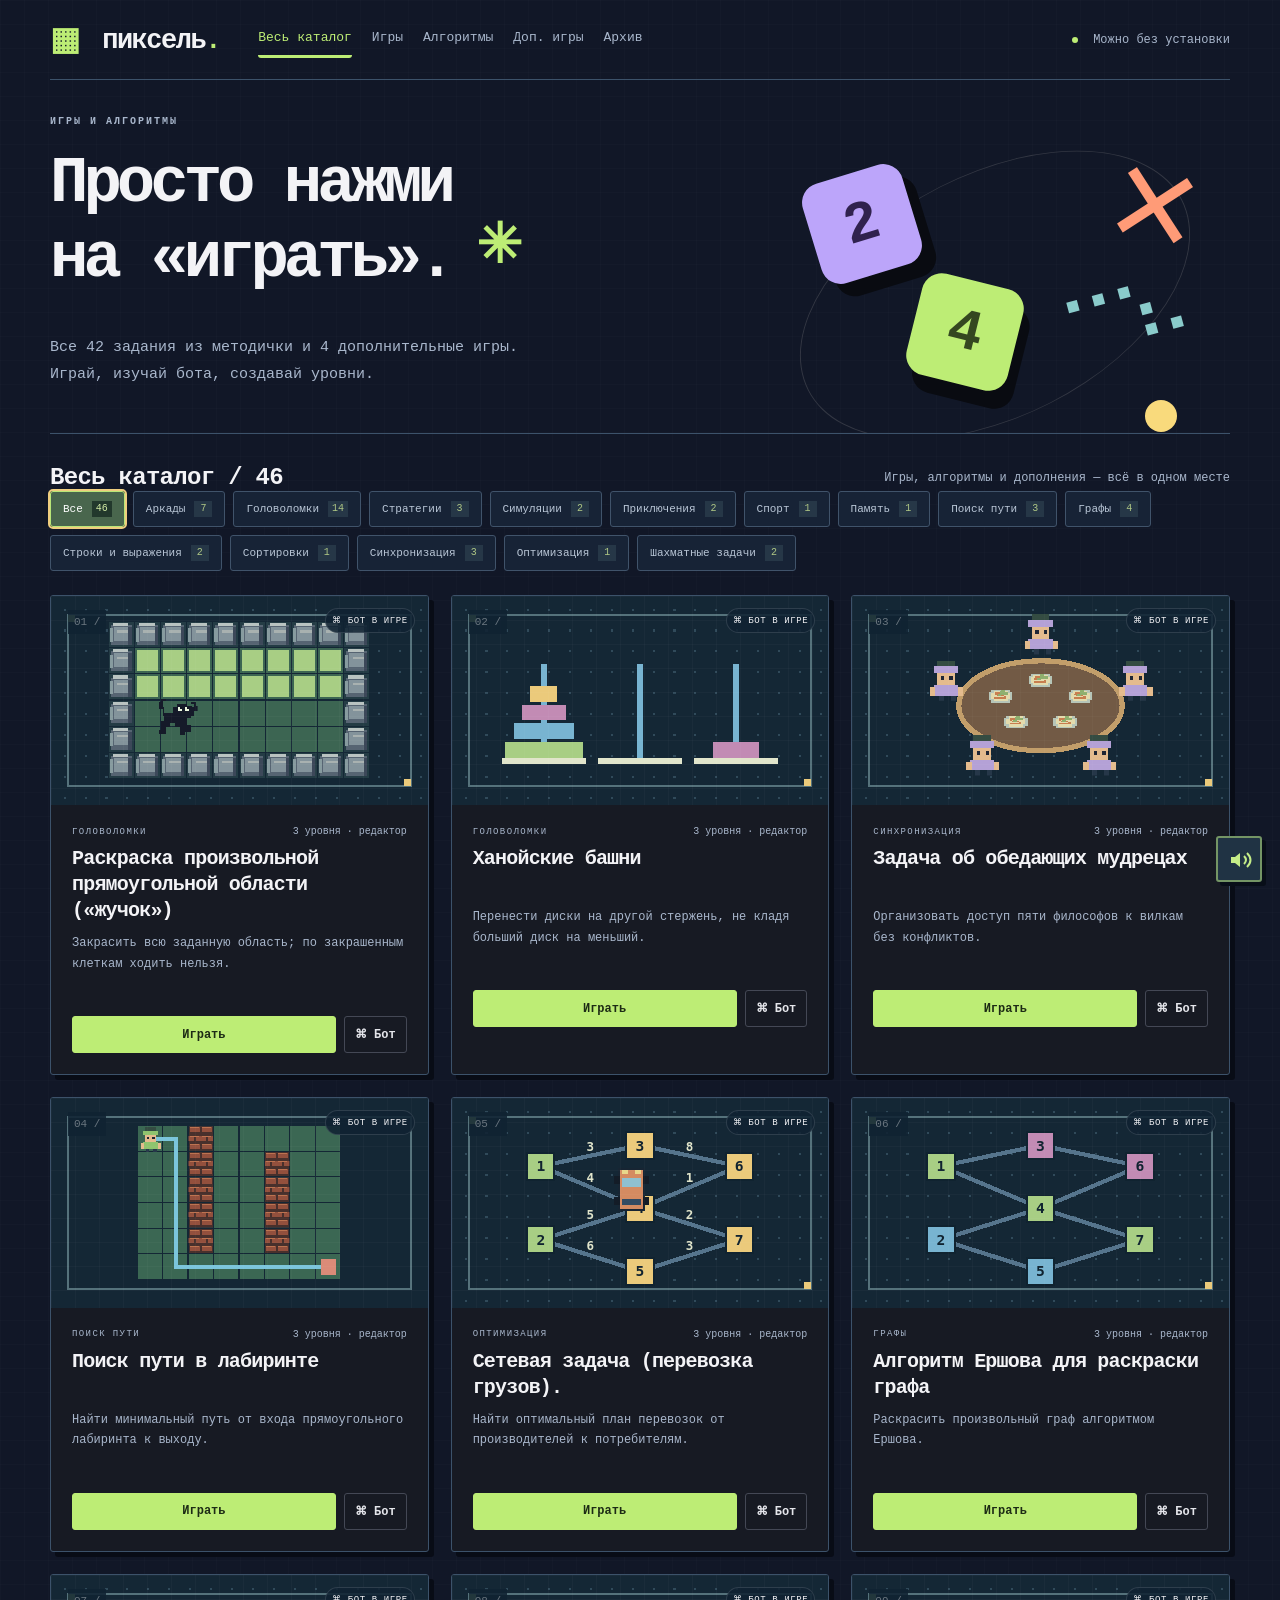
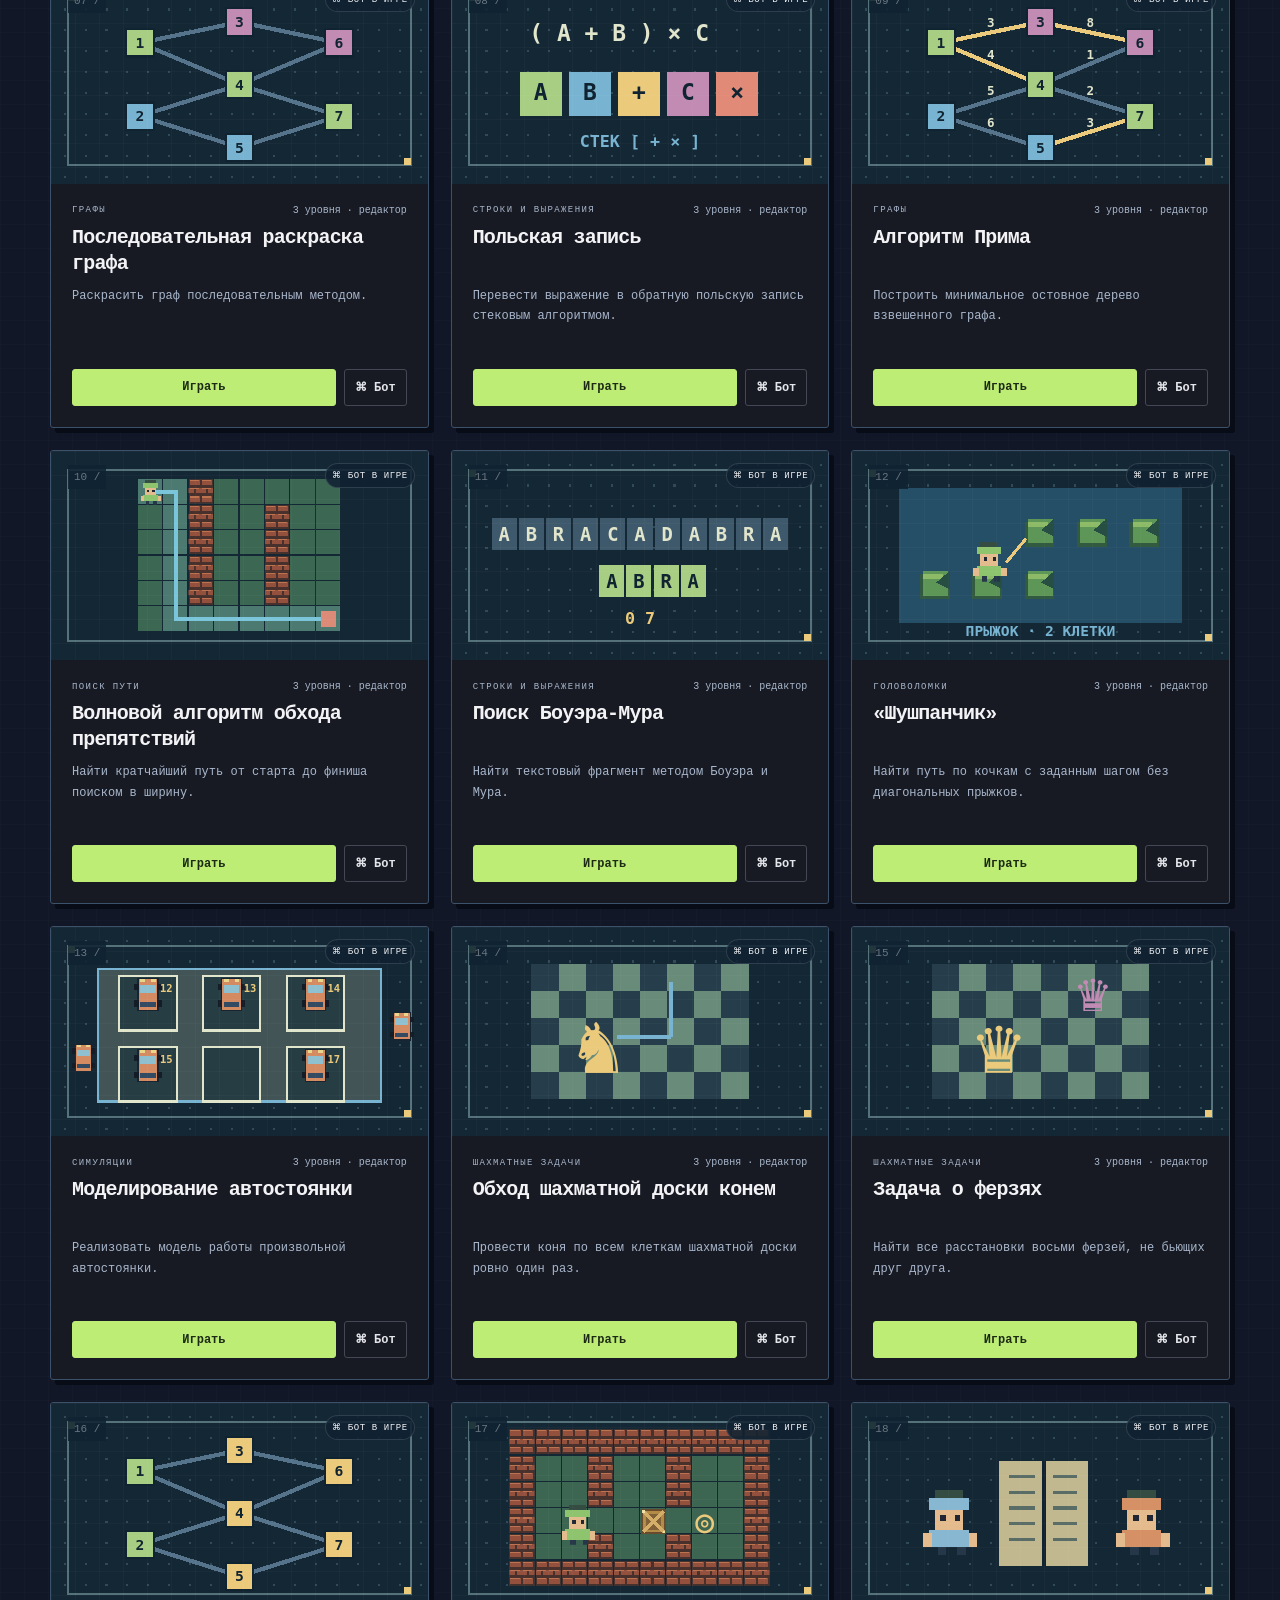
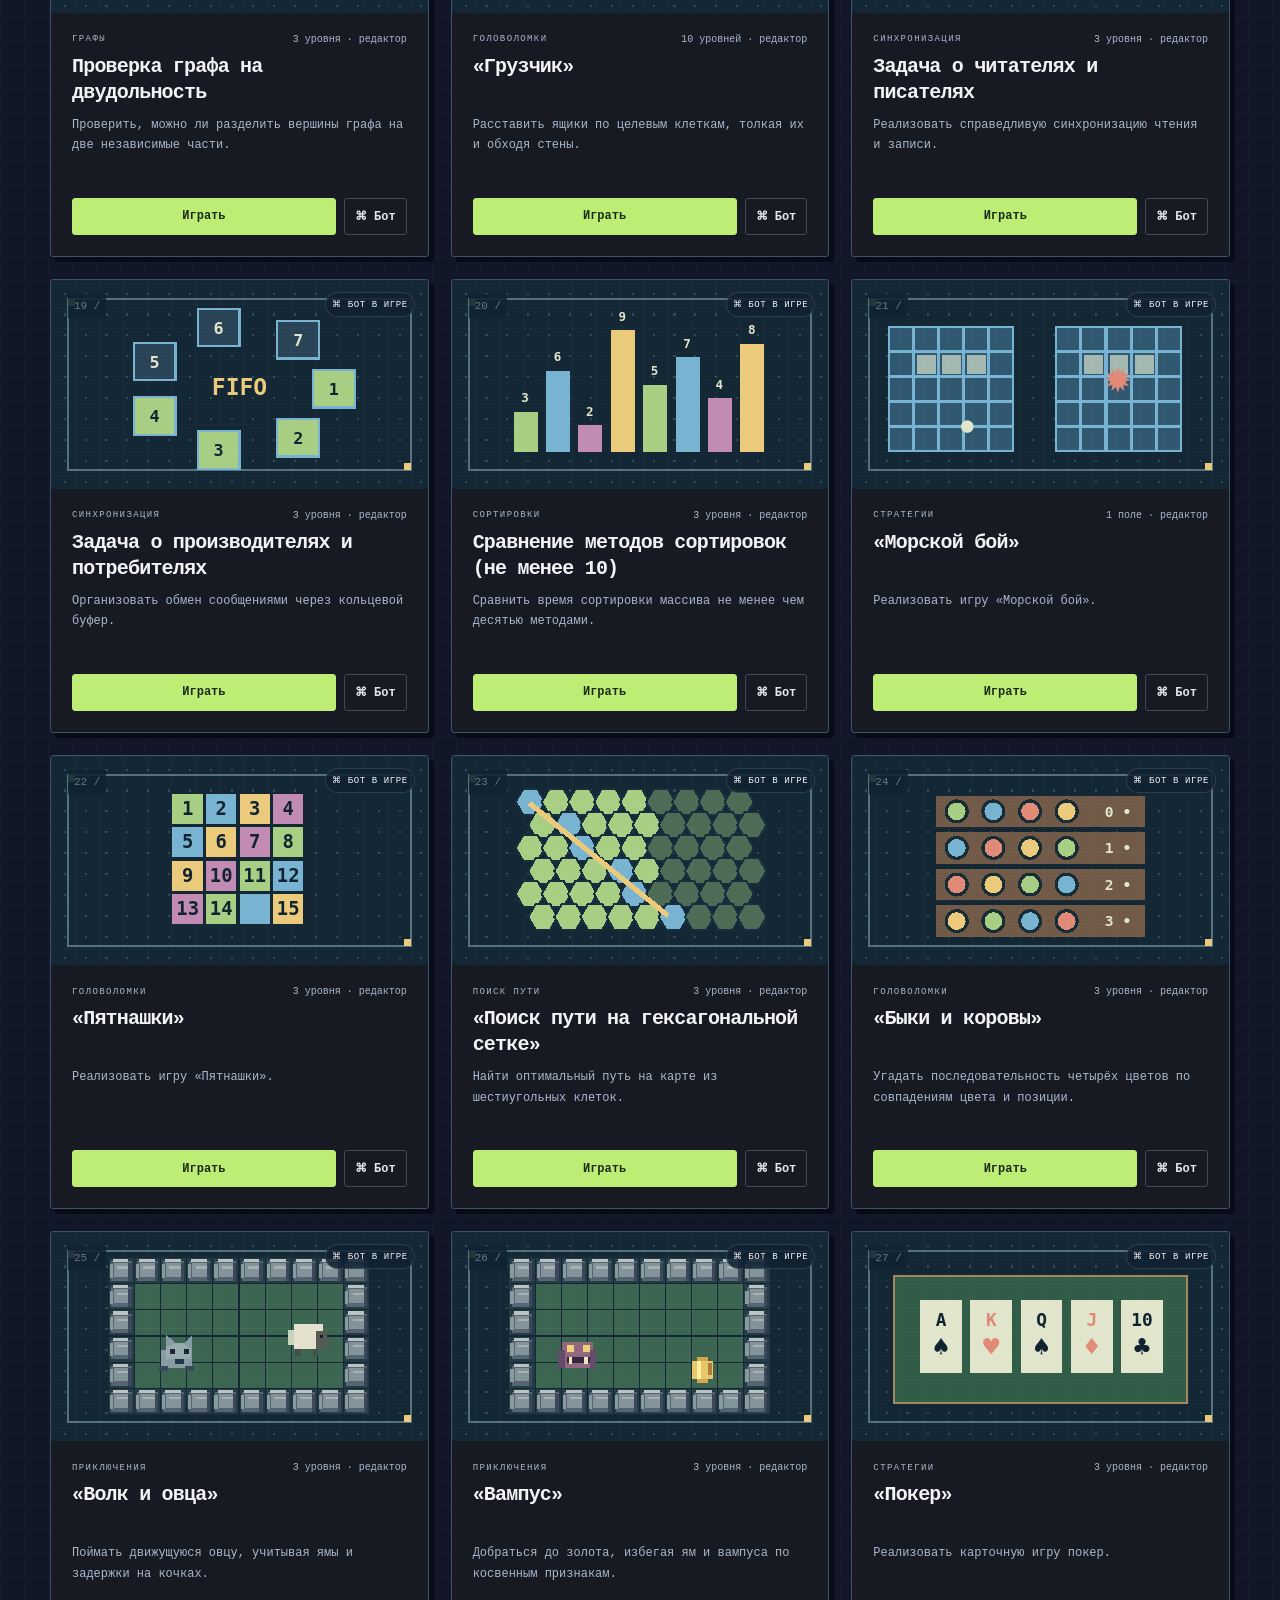
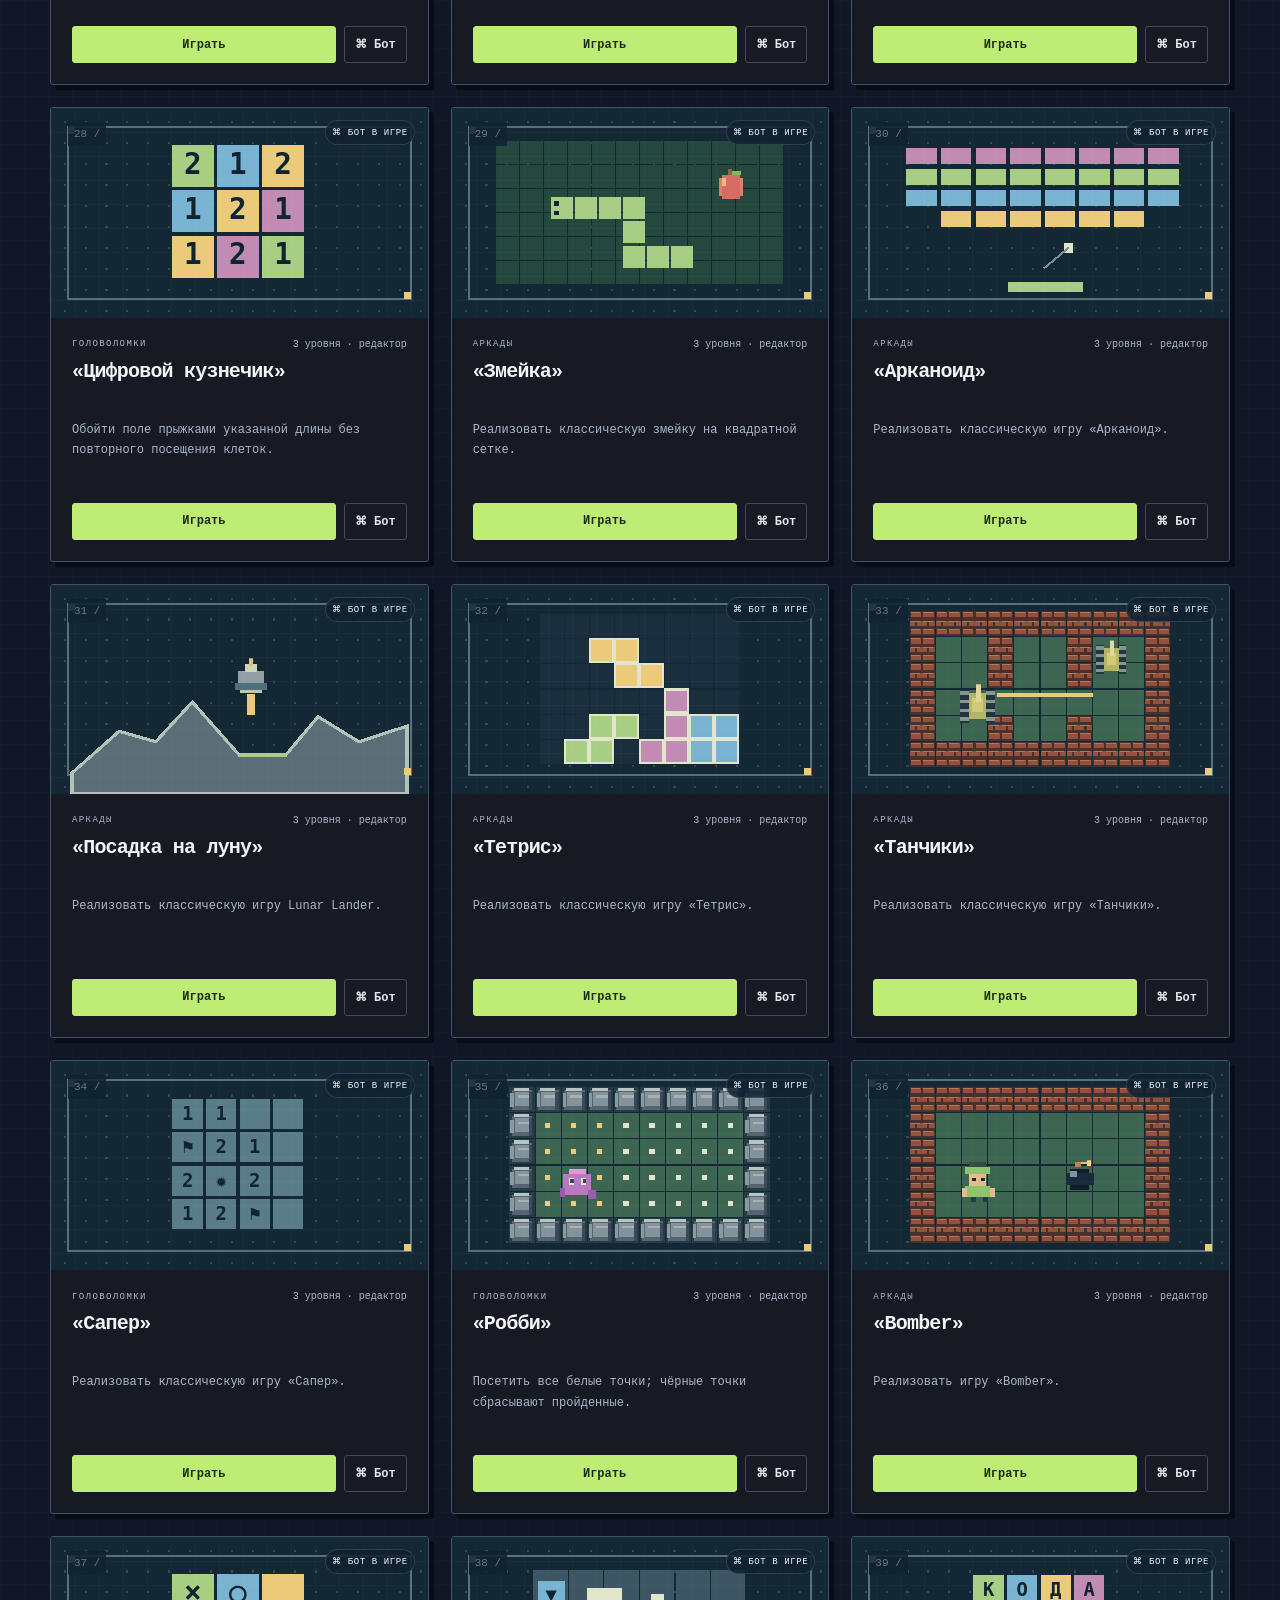
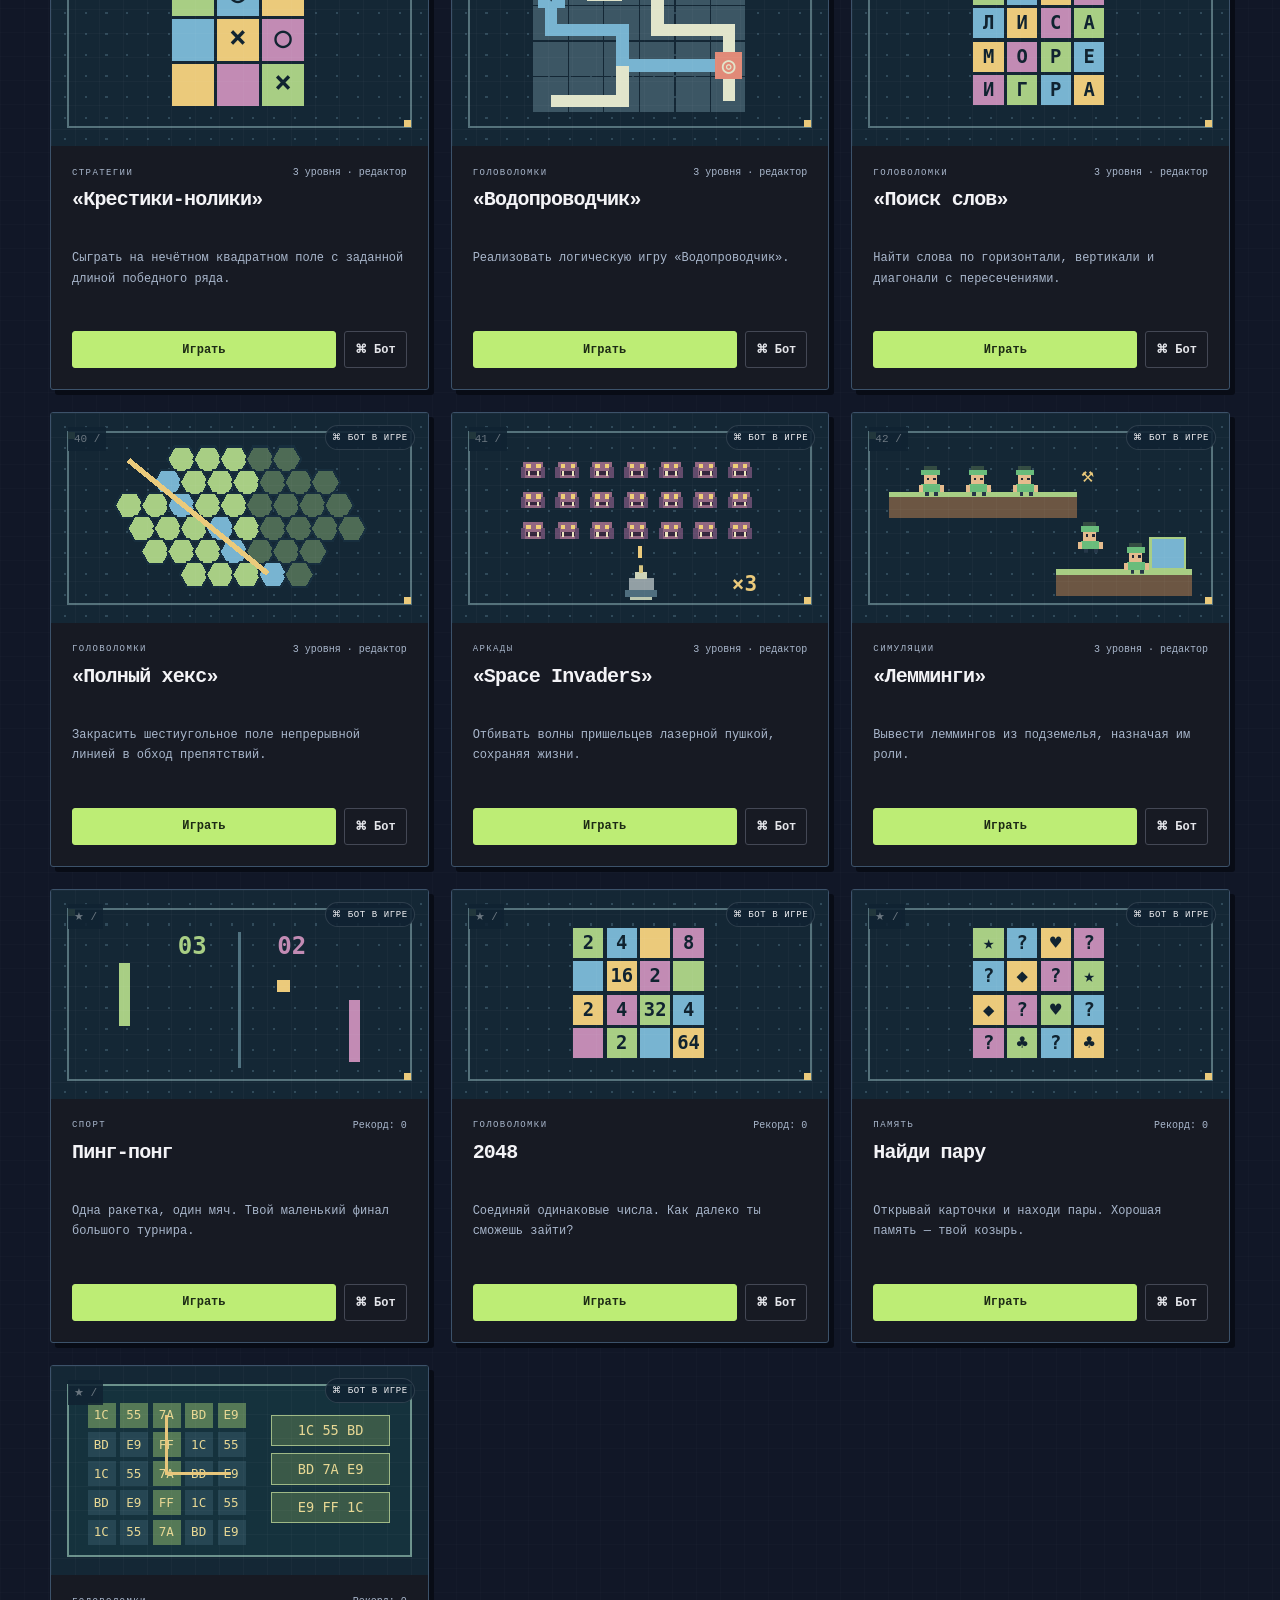
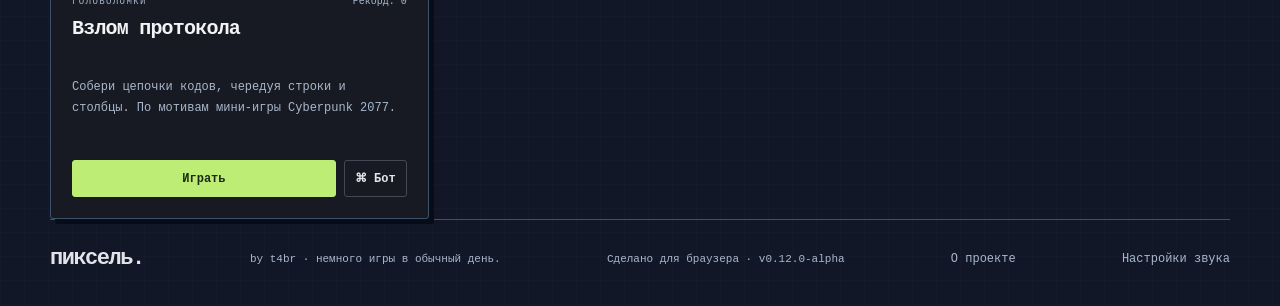
==== index.html @ 46d0c049 "0.12.0-alpha: calm continuous ambient, smooth theme changes and six dedicated retro soundtracks" ====
<!doctype html>
<html lang="ru"><head><meta charset="utf-8"><meta name="viewport" content="width=device-width,initial-scale=1"><meta name="theme-color" content="#11131b"><meta name="description" content="Игры и алгоритмические задачи: играй, наблюдай за ботом, создавай уровни."><title>Пиксель — игры и алгоритмы</title><style data-source="style.css">
500;600;700;800&display=swap');
:root{color-scheme:dark;--bg:#11131b;--panel:#1b1e28;--muted:#9498ab;--lime:#d1fa71;--border:#30333f}*{box-sizing:border-box}html{scroll-behavior:smooth}body{margin:0;background:var(--bg);color:#f3f3f6;font:15px Manrope,system-ui,sans-serif}button,a,select{-webkit-tap-highlight-color:transparent}button,select{font:inherit}button,a{touch-action:manipulation}button{cursor:pointer}a{color:inherit;text-decoration:none}button:focus-visible,a:focus-visible,select:focus-visible{outline:3px solid var(--lime);outline-offset:4px}header,main,footer{max-width:1240px;margin:auto}header{height:104px;display:flex;align-items:center;gap:72px;border-bottom:1px solid var(--border)}.logo{font-size:27px;font-weight:800;letter-spacing:-1.5px;white-space:nowrap}.logo-mark{color:var(--lime);font-size:32px;vertical-align:-2px;margin-right:9px}.logo-dot{color:var(--lime)}nav{display:flex;gap:32px;align-items:center;font-size:14px}nav .active{color:var(--lime)}.text-button{border:0;background:none;color:var(--muted);padding:0}.header-note{margin-left:auto;color:var(--muted);font-size:12px}.header-note i{display:inline-block;width:6px;height:6px;background:var(--lime);border-radius:50%;margin-right:8px}.hero{padding:65px 0 48px;position:relative;overflow:hidden}.eyebrow{font-size:10px;letter-spacing:2px;font-weight:800;color:var(--muted)}h1{font-size:clamp(52px,6.6vw,88px);letter-spacing:-5px;line-height:1.08;font-weight:800;margin:23px 0 25px;position:relative;z-index:1}h1>span:first-child{color:var(--lime)}.spark{display:inline-block;color:var(--lime);font-size:55px;margin-left:25px;vertical-align:13px}.hero-bottom{display:flex;align-items:center;gap:65px}.hero p{color:var(--muted);line-height:1.8}.round-link{width:45px;height:45px;border:1px solid var(--border);border-radius:50%;display:grid;place-items:center;font-size:24px}.hero-art{position:absolute;width:450px;height:350px;right:10px;top:40px}.orbit{position:absolute;inset:15px;border:1px solid #333743;border-radius:50%;transform:rotate(-27deg) scaleY(.76)}.art-tile{position:absolute;width:104px;height:104px;display:grid;place-items:center;border-radius:20px;font-size:58px;font-weight:800;box-shadow:10px 16px 0 #090b11}.tile-one{background:#bca5fa;color:#30224e;left:40px;top:52px;transform:rotate(-17deg)}.tile-two{background:var(--lime);color:#344720;left:143px;top:160px;transform:rotate(14deg)}.art-cross{position:absolute;right:22px;top:20px;font-size:150px;color:#ff9b77;line-height:1;transform:rotate(12deg)}.art-ball{position:absolute;width:32px;height:32px;background:#f9da7c;border-radius:50%;bottom:38px;right:43px}.art-label{position:absolute;font:10px monospace;letter-spacing:2px;color:var(--muted);bottom:0;left:100px}.pixel-snake{position:absolute;right:33px;top:165px;font:bold 44px/21px monospace;color:#8acbcb;transform:rotate(-15deg)}.section-heading{display:flex;align-items:center;justify-content:space-between;border-top:1px solid var(--border);padding-top:30px}h2{font-size:24px;letter-spacing:-.7px;margin:0}.section-heading h2 span{color:#707586;font-size:15px;font-weight:500;margin-left:12px}.section-note{font-size:12px;color:var(--muted)}.filters{display:flex;gap:9px;margin:25px 0 26px;flex-wrap:wrap}.filters button{border:1px solid var(--border);background:none;border-radius:25px;padding:10px 19px;color:var(--muted);font-size:12px}.filters button.selected{background:var(--lime);color:#1b2815;border-color:var(--lime);font-weight:800}.cards{display:grid;grid-template-columns:repeat(3,1fr);gap:22px}.card{border:1px solid var(--border);border-radius:16px;background:#171a23;overflow:hidden;transition:transform .2s,border-color .2s}.card:hover{transform:translateY(-4px);border-color:#5d645d}.card-art{height:190px;position:relative;overflow:hidden;display:grid;place-items:center}.card-art::before{content:'';position:absolute;inset:0;background-image:linear-gradient(#ffffff06 1px,transparent 1px),linear-gradient(90deg,#ffffff06 1px,transparent 1px);background-size:24px 24px}.art-snake{background:#223c36}.art-pong{background:#2d2a46}.art-tic{background:#443329}.art-2048{background:#3b354b}.art-memory{background:#233a47}.number{position:absolute;left:17px;top:14px;font:11px monospace;color:#ffffff60}.bot-badge{position:absolute;right:13px;top:12px;font-size:9px;letter-spacing:.6px;background:#11131b66;border:1px solid #ffffff20;border-radius:20px;padding:5px 8px}.preview{position:relative;font-family:monospace;font-weight:bold;white-space:pre;text-align:center}.snake-preview{color:var(--lime);font-size:40px;line-height:26px;text-shadow:0 0 25px #b7e77030}.pong-preview{width:190px;height:104px;border-left:8px solid #c4b2fa;border-right:8px solid #c4b2fa}.pong-preview:before{content:'';position:absolute;height:150px;border-left:2px dashed #ffffff20;left:50%;top:-23px}.pong-preview:after{content:'';position:absolute;width:15px;height:15px;background:#e2d9ff;left:67%;top:25%;box-shadow:-16px 8px 0 #e2d9ff20,-30px 15px 0 #e2d9ff0a}.tic-preview{font-size:52px;line-height:52px;color:#ffac82;letter-spacing:12px}.grid-preview{display:grid;grid-template-columns:repeat(3,47px);gap:5px;transform:rotate(-9deg)}.grid-preview span{background:#d6b8ed;color:#463450;border-radius:7px;height:47px;display:grid;place-items:center;font-size:21px}.grid-preview span:nth-child(3n){background:#edc877}.memory-preview{display:grid;grid-template-columns:repeat(4,36px);gap:7px;transform:rotate(10deg)}.memory-preview span{background:#3c596d;border:1px solid #6a8b9f55;border-radius:6px;height:48px;display:grid;place-items:center;font-size:24px;color:#b9deec}.memory-preview span:nth-child(3n){background:#afd6dd;color:#264554}.card-body{padding:21px}.card-meta{display:flex;justify-content:space-between;align-items:center}.genre{font-size:9px;letter-spacing:1.4px;text-transform:uppercase;color:var(--muted)}.record{font-size:10px;color:var(--muted)}.card h3{font-size:23px;letter-spacing:-.8px;margin:9px 0}.card p{font-size:12px;line-height:1.7;color:var(--muted);min-height:40px;margin:0 0 22px}.card-buttons{display:flex;gap:8px}.card-buttons button{border-radius:8px;padding:10px 13px;font-size:12px;font-weight:700}.primary{background:var(--lime);color:#1d2b15;border:1px solid var(--lime);border-radius:9px;padding:11px 19px;font-weight:800}.card-buttons .primary{flex:1}.secondary{background:transparent;color:#e4e5ea;border:1px solid #444855;border-radius:9px;padding:11px 16px}.bot-banner{display:flex;gap:25px;align-items:center;border:1px solid var(--border);border-radius:15px;padding:30px;margin:42px 0 52px;background:#1a1d25}.bot-icon{font-size:42px;color:var(--lime);background:#262d25;border-radius:13px;width:73px;height:73px;display:grid;place-items:center}.bot-banner .eyebrow{color:var(--lime);font-size:9px}.bot-banner h2{font-size:21px;margin:8px 0}.bot-banner p{font-size:12px;color:var(--muted);margin:0;line-height:1.7}.banner-arrow{margin-left:auto;color:var(--muted);font-size:33px}footer{display:flex;justify-content:space-between;align-items:center;color:var(--muted);padding:26px 0 35px;border-top:1px solid var(--border);font-size:11px}footer .logo{font-size:22px;color:#e1e3e8}dialog{background:#181c27;color:#f3f3f6;border:1px solid #424857;border-radius:20px;padding:0;max-width:650px;width:calc(100% - 24px);max-height:94dvh;box-shadow:0 40px 100px #0009}dialog::backdrop{background:#070911cc;backdrop-filter:blur(8px)}.game-shell{padding:25px}.game-top{display:flex;justify-content:space-between;align-items:center}.game-top h2{font-size:28px;margin-top:6px}.icon-button{width:37px;height:37px;border:1px solid var(--border);border-radius:50%;background:transparent;color:#c7cbd8}.game-toolbar{display:flex;justify-content:space-between;align-items:center;margin-top:22px}.mode-switch{display:flex;background:#10131c;padding:4px;border-radius:10px}.mode-switch button{font-size:12px;border:0;border-radius:7px;padding:9px 12px;background:none;color:var(--muted)}.mode-switch button.selected{background:#353e2b;color:var(--lime)}.score-label{font-size:9px;color:var(--muted);letter-spacing:1px}.score-label strong{font-size:24px;color:var(--lime);margin-left:8px}#instructions{font-size:12px;color:var(--muted);line-height:1.6;min-height:38px}#board{background:#10151d;border:1px solid #303b46;border-radius:12px;overflow:hidden;width:100%;max-width:480px;margin:auto;aspect-ratio:1;position:relative;touch-action:none}canvas{display:block;width:100%;height:100%}.cells{display:grid;gap:8px;padding:12px;height:100%;width:100%}.cells button{border:0;border-radius:9px;background:#242c39;color:#ebedf4;font-weight:800;display:grid;place-items:center;min-width:0;transition:background .15s}.tic-cells{grid-template-columns:repeat(3,1fr)}.tic-cells button{font-size:clamp(35px,9vw,70px)}.tic-cells .x{color:var(--lime)}.tic-cells .o{color:#bca5fa}.tile-cells,.memory-cells{grid-template-columns:repeat(4,1fr)}.tile-cells{grid-template-rows:repeat(4,1fr)}.tile-cells>div{display:grid;place-items:center;background:#222a36;border-radius:8px;font-weight:800;font-size:clamp(22px,5vw,36px)}.memory-cells{grid-template-rows:repeat(4,1fr)}.memory-cells button{font-size:clamp(22px,5vw,35px)}.memory-cells button.matched{background:#334a35}.memory-cells button:disabled{opacity:1}.game-status{text-align:center;min-height:30px;padding:9px 0;font-size:12px;color:var(--lime)}.game-actions{display:flex;align-items:center;gap:8px;flex-wrap:wrap}.game-actions button{font-size:12px}.game-actions label{margin-left:auto;font-size:10px;color:var(--muted)}select{background:#252c39;color:#e1e3e8;border:1px solid #424857;padding:6px;border-radius:6px;margin-left:5px}#touchControls{text-align:center;margin-top:13px}#touchControls button{width:48px;height:37px;margin:3px;border:1px solid #424857;border-radius:7px;background:#242b38;color:#fff;font-size:21px}.about{padding:35px}.about .icon-button{float:right}.about h2{margin-top:20px}.about p{line-height:1.8;color:var(--muted)}@media(min-width:850px){header,main,footer{width:calc(100% - 100px)}}@media(max-width:849px){header,main,footer{width:calc(100% - 36px)}header{height:80px;gap:30px}.header-note{display:none}.hero{padding-top:42px}.hero-art{opacity:.3;right:-130px;top:65px;transform:scale(.8)}h1{letter-spacing:-3px}.hero .eyebrow{font-size:8px;position:relative;z-index:1}.hero-bottom{position:relative;z-index:1}.cards{grid-template-columns:repeat(2,1fr)}.section-note{display:none}.bot-banner{padding:23px}.bot-icon{display:none}.banner-arrow{display:none}footer{gap:20px}footer span:last-child{display:none}}@media(max-width:540px){nav{gap:20px;margin-left:auto;font-size:12px}.logo{font-size:23px}.logo-mark{font-size:25px;margin-right:5px}.hero-art{right:-190px}.hero-bottom{justify-content:space-between;gap:10px}.hero p{font-size:13px}.spark{font-size:35px;margin-left:12px;vertical-align:8px}.section-heading h2{font-size:20px}.cards{grid-template-columns:1fr}.card-art{height:180px}.card-body{padding:20px}.card p{min-height:0}.filters{gap:7px}.filters button{padding:9px 14px}.bot-banner h2{font-size:19px}.game-shell{padding:16px}.game-actions label{margin-left:0}.game-top h2{font-size:24px}.game-toolbar{gap:8px}.mode-switch button{padding:9px 8px;font-size:11px}}@media(prefers-reduced-motion:reduce){*{scroll-behavior:auto!important;transition:none!important}}

</style><style data-source="course.css">
.course-art{position:relative;text-align:center;color:#d1fa71}.course-art>span{display:block;font:70px/1.2 monospace}.course-art small{font-size:9px;letter-spacing:3px;opacity:.65}.card-art[class*="art-"]{background-color:#283a3b}.card:nth-child(3n+2) .course-art{color:#bca5fa}.card:nth-child(3n+2) .card-art{background-color:#302e44}.card:nth-child(3n) .course-art{color:#ffac82}.card:nth-child(3n) .card-art{background-color:#40312e}.card h3{font-size:20px;line-height:1.3;min-height:52px}.card p{min-height:61px}.card-buttons .primary{white-space:nowrap}.card-buttons button{padding:10px}.card-buttons .secondary{white-space:nowrap}.course-board{min-height:300px}#gameDialog:has(.course-board){max-width:830px}#gameDialog:has(.course-board) #gameTitle{font-size:23px;max-width:650px}#courseControls{margin-bottom:14px}.level-bar{display:flex;flex-wrap:wrap;gap:9px;align-items:center}.level-bar label{font-size:12px;color:var(--muted)}.level-bar button{font-size:11px;padding:9px 12px}.task-formulation{font-size:12px;color:var(--muted);margin:0 0 16px}.task-formulation summary{cursor:pointer;color:#d1fa71}.task-formulation p{line-height:1.7;padding:12px;background:#10151d;border-radius:9px}#levelEditor{padding:15px;border:1px solid var(--border);border-radius:10px;margin-top:12px}#levelEditor label,#courseExtra>label{display:block;font-size:12px;margin:10px 0;color:var(--muted)}.editor-hint,#editorMessage{font-size:12px;line-height:1.65;color:var(--muted)}#editorMessage{color:#d1fa71}#levelJson{width:100%;height:190px;border:1px solid #475165;border-radius:8px;background:#10151d;color:#dce2ee;padding:12px;font:12px/1.5 monospace;resize:vertical}.editor-actions{display:flex;gap:8px;flex-wrap:wrap;margin-top:10px}.editor-actions button{font-size:11px;padding:9px 12px}#gridTools{margin-bottom:10px}#gridTools button{background:#313b4b;color:#fff;border:1px solid #566378;padding:7px;margin-right:5px;border-radius:5px}#gridTools .selected{background:#546839}#courseExtra{margin:16px auto;max-width:600px}.course-small{font-size:11px;line-height:1.7;color:var(--muted)}#courseExtra button{font-size:12px}.algorithm-grid{display:grid;width:100%;height:100%;gap:3px;padding:8px}.algorithm-grid button{border:1px solid #374453;border-radius:4px;background:#293645;color:#e6ebf5;font:700 15px system-ui;min-width:0;min-height:0;padding:0}.algorithm-grid .wall{background:#0b0e15;border-color:#191e28;color:#545e71}.algorithm-grid .paint{background:#7c9b4f;color:#182014}.algorithm-grid .seen{background:#384361}.algorithm-grid .route{background:#79934d;color:#111b0f}.algorithm-grid .current{box-shadow:inset 0 0 0 3px #e2ffae;color:#fff;font-size:22px}.hanoi{display:flex;height:100%;align-items:stretch;padding:30px 12px}.peg{flex:1;background:transparent;border:0;border-bottom:6px solid #6d7789;position:relative;padding:0 3px;color:#c7cdd9;min-width:0}.peg.selected{background:#d1fa7115}.peg-rod{position:absolute;width:5px;background:#788498;height:70%;left:calc(50% - 2px);bottom:0;border-radius:4px}.disks{position:absolute;bottom:0;left:0;right:0;display:flex;flex-direction:column;align-items:center;gap:4px}.disk{display:block;height:clamp(15px,4vw,28px);border-radius:5px;color:#17202a;font-size:12px;line-height:1.8;z-index:1}.peg-label{position:absolute;top:-15px;left:0;right:0;font-size:12px}.graph-node,.graph-edge[role=button]{cursor:pointer}.graph-node:focus circle,.graph-edge:focus line{stroke:#fff;stroke-width:4px}.graph-node text,.graph-edge text{font:700 17px system-ui;text-anchor:middle;pointer-events:none}.graph-edge line{stroke:#748096;stroke-width:3;pointer-events:none}.graph-edge .edge-hit{stroke:transparent;stroke-width:24;pointer-events:stroke}.graph-edge.chosen line:not(.edge-hit){stroke:#d1fa71;stroke-width:5}.graph-edge rect{fill:#171d29;pointer-events:none}.graph-edge text{fill:#e1e6f1}.color-palette{display:flex;gap:6px;flex-wrap:wrap;margin:8px 0 14px}.color-palette button{width:31px;height:31px;border:2px solid transparent;border-radius:50%;color:#18202c;font-weight:800}.color-palette .selected{outline:2px solid white;outline-offset:2px}.transport-wrap{width:100%;height:100%;display:flex;align-items:center;overflow:auto;padding:10px}.transport-table{border-collapse:collapse;width:100%;font-size:12px;text-align:center}.transport-table caption{color:var(--muted);font-size:11px;padding-bottom:12px}.transport-table td,.transport-table th{border:1px solid #475165;padding:7px 3px}.transport-table td span{display:block;font-size:11px;color:#d1fa71;margin-bottom:5px}.transport-table input{width:100%;min-width:28px;max-width:65px;background:#273243;border:1px solid #657389;border-radius:4px;padding:7px 2px;color:white;text-align:center}.transport-table input:disabled{opacity:1;color:#f1f4f9}.answer-input{width:100%;padding:12px;margin-bottom:10px;background:#10151d;border:1px solid #63708a;border-radius:7px;color:white;font:15px monospace}.postfix-view{padding:24px;height:100%;display:flex;flex-direction:column;justify-content:center;gap:10px;overflow:auto}.postfix-view small{font-size:10px;color:var(--muted);letter-spacing:1px}.postfix-view h3{font:700 21px/1.6 monospace;margin:0 0 8px;overflow-wrap:anywhere}.postfix-view p{font-size:12px;line-height:1.7;margin:0;color:#c6cddd}.postfix-view code{font-size:17px;color:#d1fa71;overflow-wrap:anywhere}.philosophers{height:88%;position:relative;width:100%}.dining-table{position:absolute;left:29%;top:29%;width:42%;height:42%;border-radius:50%;background:#3a3543;display:flex;flex-direction:column;justify-content:center;align-items:center;text-align:center;font-size:15px;border:3px solid #6c6278}.dining-table small{font-size:9px;margin-top:10px;padding:0 8px}.philosopher{position:absolute;transform:translate(-50%,-50%);width:22%;aspect-ratio:1;border:1px solid #626c7c;border-radius:50%;background:#293344;color:#dde5f4;display:flex;flex-direction:column;align-items:center;justify-content:center;gap:3px}.philosopher.eating{background:#b0d672;color:#1b2a13;border-color:#d1fa71}.philosopher b{font-size:20px}.philosopher span{font-size:10px}.philosopher small{font-size:9px}.dining-log{height:12%;font-size:11px;color:var(--muted);margin:0;text-align:center;padding:4px 10px}#board.course-board>svg{width:100%;height:100%}.course-count{color:var(--lime)}@media(max-width:540px){#gameDialog:has(.course-board) #gameTitle{font-size:19px}.game-toolbar{flex-wrap:wrap}.course-board{min-height:260px}.algorithm-grid{gap:2px;padding:5px}.algorithm-grid button{font-size:11px}.task-formulation{font-size:11px}.transport-table{font-size:10px}.transport-table td,.transport-table th{padding:4px 2px}.postfix-view{padding:15px}.postfix-view h3{font-size:17px}.dining-table{font-size:12px}}

</style><style data-source="more.css">
#moreControls{margin-bottom:15px}#moreEditor{border:1px solid #435066;padding:15px;border-radius:10px;margin-top:12px}#moreEditor label{display:block;font-size:12px;margin:10px 0}#moreJson{width:100%;height:160px;background:#10151d;color:#edf1f7;border:1px solid #65718a;border-radius:8px;padding:12px;font:13px/1.6 monospace}#moreError{font-size:12px;color:#d1fa71}#moreExtra{max-width:600px;margin:15px auto}.more-buttons{display:flex;gap:7px;flex-wrap:wrap}.more-buttons button{font-size:11px;padding:9px 12px}.more-grid{gap:2px;padding:6px;min-height:300px}.more-grid button{font-size:clamp(9px,2.1vw,18px);border-radius:3px}.more-grid .visited{background:#7e9f4c;color:#10180c}.more-grid .purple{background:#bca5fa;color:#231c34}.more-grid .danger{background:#a95548;color:#fff}.more-grid .selected{outline:2px solid #fff;outline-offset:-3px}.more-grid .black{background:#05070a;color:#666}.more-grid .fog{color:#68748b;background:#1d2633}.more-grid .brick{background:#785b48;border-color:#a48669}.more-grid .chess-dark{background:#526177;color:#fff}.more-grid .chess-light{background:#b8c5d1;color:#202936}.more-grid .chess-dark.visited,.more-grid .chess-light.visited{background:#91aa67}.hex-grid button{clip-path:polygon(25% 0,75% 0,100% 50%,75% 100%,25% 100%,0 50%)}.hex-grid .wall{opacity:.12}.more-text{height:100%;overflow:auto;padding:25px;display:flex;flex-direction:column;justify-content:center;gap:12px}.more-text p{margin:0;font-size:14px;line-height:1.7;overflow-wrap:anywhere}.more-text.mono p{font-family:monospace;white-space:pre-wrap}.more-board{min-height:340px}.more-board>svg{width:100%;height:100%}.more-board svg [data-more-cell]{cursor:pointer}.battle-wrap{height:100%;display:flex;flex-direction:column;gap:12px;padding:12px}.battle-wrap section{flex:1;min-height:0;display:flex;flex-direction:column}.battle-wrap small{font-size:10px;color:var(--muted)}.battle-wrap .algorithm-grid{min-height:0;flex:1}.battle-wrap button{font-size:12px}.poker-view{height:100%;display:flex;flex-direction:column;justify-content:center;gap:20px;padding:20px}.poker-view small{color:var(--muted);font-size:11px}.playing-cards{display:flex;gap:6px}.playing-cards>span,.playing-cards>button{width:20%;min-width:0;aspect-ratio:.7;border-radius:7px;background:#e5eaf0;color:#172335;border:2px solid transparent;display:grid;place-items:center;font-size:clamp(15px,4vw,26px);font-weight:800}.playing-cards .red{color:#b63d4f}.playing-cards .selected{transform:translateY(-9px);border-color:#d1fa71;box-shadow:0 0 0 2px #d1fa71}.sort-bars{height:45%;display:flex;align-items:flex-end;gap:3px;padding:15px}.sort-bars button{background:#bca5fa;color:#1e2030;border:0;flex:1;min-width:0;font:9px monospace;padding:2px 0}.sort-bars .selected{background:#d1fa71}.sort-results{height:55%;overflow:auto;padding:0 15px 15px}.sort-results table{width:100%;border-collapse:collapse;font-size:10px}.sort-results td,.sort-results th{padding:4px;border-bottom:1px solid #394559;text-align:left}#moreInfo{margin:12px auto;max-width:600px;min-height:16px}@media(max-width:540px){.more-text{padding:15px}.more-text p{font-size:12px}.more-grid button{font-size:11px}.more-board{min-height:300px}.more-buttons button{font-size:10px;padding:8px}.playing-cards{gap:3px}}

.search-label{display:block;color:var(--muted);font-size:11px;margin-bottom:8px}.catalog-search{max-width:520px;margin-bottom:24px}.more-board .more-grid{height:100%}

</style><style data-source="pixel.css">
:root{--bg:#111727;--panel:#1d2940;--lime:#bded75;--muted:#a9b7cc;--border:#3c526a}body{font-family:'Courier New',monospace;background-color:#111727;background-image:linear-gradient(#ffffff03 1px,transparent 1px),linear-gradient(90deg,#ffffff03 1px,transparent 1px);background-size:24px 24px}button,input,select,textarea{font-family:inherit}button,.card,.bot-banner,dialog,.primary,.secondary{border-radius:3px!important}.card{box-shadow:5px 5px 0 #080c16}.card-art{image-rendering:pixelated}.hero{padding-top:36px;padding-bottom:30px}h1{font-size:clamp(40px,5vw,66px)}header{height:80px}nav button.active{color:var(--lime);border-bottom:3px solid var(--lime);padding-bottom:8px}.filters{display:none}.game-shell{position:relative;display:grid!important;grid-template-columns:150px minmax(0,1fr) 280px;grid-template-rows:44px 38px 40px minmax(100px,1fr) auto auto 25px 42px;gap:8px 16px;padding:16px!important;height:100%;overflow:hidden}#gameDialog,#gameDialog:has(.course-board){width:calc(100vw - 24px);max-width:1800px;height:calc(100dvh - 24px);max-height:none;overflow:hidden;margin:auto;border:3px solid #536c88;box-shadow:8px 8px 0 #080b13}.game-top{grid-column:1/-1;grid-row:1}.game-top h2,#gameDialog:has(.course-board) #gameTitle{font-size:clamp(16px,1.7vw,26px);margin:0;max-width:none}.game-top .eyebrow{display:none}.game-toolbar{grid-column:2;grid-row:2;margin:0}.game-toolbar .score-label strong{font-size:22px}.mode-switch{padding:2px;border-radius:2px}.mode-switch button{padding:7px 12px}.coming{grid-column:1;grid-row:2/9;align-self:stretch;border:2px dashed #47566b;display:flex;flex-direction:column;align-items:center;justify-content:center;background:#101a2a;text-align:center;overflow:hidden;position:relative;color:#778da3}.coming-icon{font-size:55px;color:#8b9db3}.coming h3{font-size:22px;letter-spacing:4px;color:#bcc8d7}.coming p{font-size:11px;line-height:1.8}.coming small{font-size:8px;letter-spacing:2px;margin-top:40px}.barricade{width:190%;height:42px;background:repeating-linear-gradient(135deg,#dcae51 0 18px,#282c36 18px 36px);transform:rotate(-18deg);margin:20px 0;border:4px solid #090f1b;box-shadow:0 7px 0 #0005}.rules-side{grid-column:3;grid-row:2/9;background:#182339;border:2px solid #3b506b;padding:16px;min-height:0;overflow:auto;scrollbar-width:thin}.rules-side h3{font-size:14px;letter-spacing:2px;color:var(--lime);border-bottom:2px solid #45556e;padding-bottom:12px}.rules-side #instructions{font-size:12px;line-height:1.9;min-height:0;color:#d0d9e7;white-space:pre-line;margin:14px 0}.task-formulation{font-size:10px;margin-top:20px}.task-formulation p{padding:8px!important;font-size:10px;max-height:40vh;overflow:auto}.game-shell>#courseControls,.game-shell>#moreControls{grid-column:2;grid-row:3;margin:0;align-self:center}.level-bar{gap:8px}.level-bar button{padding:6px 9px}.game-shell>#board,#gameDialog #board.course-board{grid-column:2;grid-row:4;width:100%;height:100%;max-width:none;min-height:0;aspect-ratio:auto;align-self:stretch;border:3px solid #536478;border-radius:2px;box-shadow:5px 5px 0 #0b0e19;background:#132236;overflow:hidden}.game-shell>#board canvas{object-fit:contain;background:#0f1727;image-rendering:auto}.game-shell>#board svg{width:100%;height:100%}.game-shell>#courseExtra,.game-shell>#moreExtra{grid-column:2;grid-row:5;max-width:none;margin:0;display:flex;flex-wrap:wrap;gap:6px;align-items:center}.game-shell>#courseExtra:empty,.game-shell>#moreExtra:empty{display:none}#moreExtra label{font-size:10px;margin:0}#moreExtra input{width:180px;font-size:12px;padding:6px;margin:0}#moreExtra>.course-small,#courseExtra>.course-small{display:none}#moreExtra .more-buttons{gap:5px}.more-buttons button{padding:6px 9px}#moreInfo{grid-column:2;grid-row:6;max-width:none;margin:0;font-size:10px;min-height:0}.game-status{grid-column:2;grid-row:7;margin:0;padding:3px;min-height:0;font-size:11px}.game-actions{grid-column:2;grid-row:8;align-self:end}.game-actions button{padding:8px 12px}#touchControls{position:absolute;bottom:15px;left:calc(50% - 35px);margin:0;display:flex;gap:2px}#touchControls[hidden]{display:none}#touchControls>div{display:flex}#touchControls button{height:30px;width:32px;margin:0;font-size:17px}#levelEditor,#moreEditor{position:fixed;z-index:10;left:20%;right:20%;top:12%;max-height:75vh;overflow:auto;background:#18273d;box-shadow:0 0 0 100vmax #050b17bb;border:3px solid #8fa9c3;padding:24px}#levelEditor[hidden],#moreEditor[hidden]{display:none}.algorithm-grid,.more-grid{min-height:0;height:100%;gap:2px;image-rendering:pixelated}.algorithm-grid button{font:700 clamp(8px,1.5vh,19px) monospace;border-radius:0;background-color:#31475e;border:1px solid #46627b;position:relative;padding:0;min-height:0;overflow:visible}.algorithm-grid .wall{background:#0c1524;border-color:#1a2a3d}.algorithm-grid .current{box-shadow:inset 0 0 0 2px #e7ffb0}.algorithm-grid .paint{background:#c9c651;border-color:#e8e18b}.algorithm-grid .visited{background:#5c8656;color:#e7ffd1}.actor-pixel{display:block;width:90%;height:94%;position:absolute;inset:3% 5%;background-repeat:no-repeat;background-size:contain;background-position:center;image-rendering:pixelated;pointer-events:none;filter:drop-shadow(2px 3px 0 #0005)}.tile-sprite{width:100%;height:100%;display:block;background-size:contain;background-position:center;background-repeat:no-repeat;image-rendering:pixelated}.bug-sprite{display:block;width:100%;height:100%;position:absolute;inset:0;background-size:contain;background-position:center;background-repeat:no-repeat;image-rendering:pixelated;z-index:2;animation:bug-bob .4s steps(2) infinite}.facing-left{transform:scaleX(-1)}.facing-up{transform:rotate(-90deg)}.facing-down{transform:rotate(90deg)}@keyframes bug-bob{50%{translate:0 -2px}}.philosopher{border-radius:0!important;background:#233c50!important;border:2px solid #6d8092!important}.philosopher::before{content:'';width:50%;height:55%;background:var(--sage-sprite) center/contain no-repeat;image-rendering:pixelated}.philosopher b{position:absolute;right:5px;top:3px;font-size:11px}.philosopher.eating{box-shadow:0 0 0 3px #c9e977;background:#466949!important}.philosopher span{color:#d7e8f4}.philosopher small{color:#c6d5e4}.dining-table{background:repeating-linear-gradient(0deg,#825733 0 12px,#6a472e 12px 15px);border:7px solid #b28659;border-radius:12px;box-shadow:7px 7px 0 #080c1680;color:#ffe2ad}.dining-table::before{content:'🍝';font-size:30px;filter:saturate(.6)}.dining-log{font-size:10px}.philosophers{height:90%}.transport-wrap{display:block;padding:8px;height:42%;overflow:auto}.transport-network{height:58%;width:100%;background:#14283b}.transport-table input{padding:4px;max-width:55px}.transport-table td,.transport-table th{padding:3px}.transport-table caption{display:none}.letter-board{padding:20px;display:flex;flex-wrap:wrap;gap:7px;align-content:center;height:100%}.letter-board button{position:relative;min-width:27px;height:48px;border:2px solid #75899b;background:#263e53;color:#fff;font-size:22px}.letter-board button small{position:absolute;bottom:-18px;font-size:10px;left:5px;color:#8da5b8}.letter-board .chosen{background:#8ba851;color:#101925}.letter-board .pattern{width:100%;font-size:24px;letter-spacing:5px;color:#c6ed7b;margin-bottom:20px}.resource-scene{height:100%;padding:22px;display:flex;flex-direction:column;justify-content:center;gap:22px;background:repeating-linear-gradient(0deg,#132236 0 24px,#15283a 24px 25px)}.actor-queue{display:flex;flex-wrap:wrap;gap:8px;justify-content:center}.process-card{display:flex;flex-direction:column;align-items:center;padding:8px;border:2px solid #4c6682;background:#213c52;min-width:42px;color:#d6e9ef;font-size:12px}.process-card.writer{border-color:#de9868}.process-card img{width:38px;height:50px;image-rendering:pixelated}.resource-lock{align-self:center;border:4px solid #83a6b9;padding:20px 30px;background:#263e53;text-align:center;font-size:18px;box-shadow:6px 6px 0 #07141d}.ring-buffer{display:flex;gap:6px;justify-content:center;flex-wrap:wrap}.ring-buffer button{position:relative;width:68px;height:68px;border:3px solid #5e7b96;background:#22394d;color:#c1ec78;font-size:22px;box-shadow:3px 3px 0 #080d17}.ring-buffer small{position:absolute;bottom:-20px;left:0;font-size:9px;white-space:nowrap}.parking-lot{position:relative;width:100%;height:100%;background:#39454b;border:8px solid #899694;overflow:hidden}.parking-road{position:absolute;left:7%;right:7%;top:23%;bottom:18%;border:3px dashed #c6c9aa;border-radius:35px}.parking-office{position:absolute;left:1%;bottom:0;width:13%;height:18%;background:#425b68;border:3px solid #a1b3ac;display:grid;place-items:center;font-size:10px;color:#dce4c8}.parking-slot{position:absolute;width:6%;height:14%;border:2px solid #d2d9bd;background:#283c4288;padding:2px}.parking-slot img{width:100%;height:100%;image-rendering:pixelated}.parking-slot small{font-size:8px;color:#d7e2c7}.parking-label{position:absolute;right:2%;bottom:2%;font-size:10px}.mastermind{display:flex;flex-direction:column;height:100%;background:#806044;border:8px solid #ba9160;padding:12px;gap:10px;overflow:hidden}.code-row{display:flex;gap:12px;align-items:center;padding:6px;background:#473d36;border:2px solid #b28c64}.code-peg{width:clamp(18px,4vh,38px);aspect-ratio:1;border-radius:50%;border:3px solid #221e1b;box-shadow:inset -5px -5px #0004,inset 4px 4px #fff4}.code-row small{margin-left:auto;color:#edddb7;font-size:10px}.code-log{display:flex;flex-direction:column;gap:5px;overflow:auto;flex:1}.code-palette{display:flex;gap:8px}.code-palette button{width:32px;height:32px;border-radius:50%!important;border:3px solid #c9b183}.sort-results:has(tbody:empty){display:none}.sort-bars{height:100%;padding:25px}.sort-bars button{box-shadow:inset -3px 0 #0004;border-top:3px solid #e6d7ff;transition:height .18s}.tetro1{background:#52ced5!important}.tetro2{background:#e6c451!important}.tetro3{background:#af79db!important}.tetro4{background:#65a0de!important}.tetro5{background:#e69a58!important}.tetro6{background:#81c466!important}.tetro7{background:#df7778!important}.tetro1,.tetro2,.tetro3,.tetro4,.tetro5,.tetro6,.tetro7{box-shadow:inset 3px 3px #ffffff50,inset -3px -3px #0004;border-color:#151a29!important}.tetris-next{display:flex;gap:4px;font-size:11px;color:#b9ceae}.game-shell #board[data-shape=tetris]{width:min(100%,44vh);justify-self:center}.pipe{width:100%;height:100%;display:block}.board-effect{animation:tile-in .22s steps(4)}@keyframes tile-in{from{scale:.5;filter:brightness(2)}to{scale:1;filter:none}}.battle-wrap{flex-direction:row;align-items:center;gap:20px}.battle-wrap section{height:100%;max-height:100%;width:50%;padding:8px}.battle-wrap .algorithm-grid{height:auto;aspect-ratio:1}.battle-wrap small{margin-bottom:10px;text-align:center}.battle-wrap button{background:#254862;border:1px solid #3e7189}.battle-wrap button.visited{background:#acb7ac}.battle-wrap .danger{background:#c56f52}.poker-view{padding:30px;background:radial-gradient(ellipse,#32664f,#18382e);border:8px solid #795534}.playing-cards>span,.playing-cards>button{border-radius:2px;box-shadow:4px 4px #0b171a;font-family:monospace}.playing-cards .selected{border-color:#f5d367}.rules-side .course-small{display:block}body:has(#gameDialog[open]){overflow:hidden}.game-actions #speedLabel{font-size:10px}#gameDialog[data-game=sorting] .sort-bars{height:60%}#gameDialog[data-game=sorting] .sort-results{height:40%}#gameDialog[data-game=sorting] .sort-bars:has(+ .sort-results tbody:empty){height:100%}@media(max-width:1100px){.game-shell{grid-template-columns:95px minmax(0,1fr) 220px;gap:6px 10px;padding:10px!important}.rules-side{padding:10px}.rules-side #instructions{font-size:11px}.coming h3{font-size:16px}.coming p{font-size:9px}.game-actions label{font-size:9px}}@media(max-width:760px){.game-shell{grid-template-columns:minmax(0,1fr) 170px;gap:5px 8px;grid-template-rows:40px 35px 38px minmax(80px,1fr) auto auto 22px 38px}.coming{display:none}.rules-side{grid-column:2}.game-toolbar,.game-shell>#courseControls,.game-shell>#moreControls,.game-shell>#board,.game-shell>#courseExtra,.game-shell>#moreExtra,.game-status,.game-actions,#moreInfo{grid-column:1}.rules-side h3{font-size:11px}.rules-side #instructions{font-size:10px}.level-bar{gap:3px}.level-bar button{font-size:9px}.more-buttons button{font-size:9px;padding:5px}.game-actions button{font-size:10px;padding:6px}.game-actions label{margin-left:0}.game-top h2{font-size:15px}.mode-switch button{padding:5px;font-size:10px}.game-toolbar .score-label{font-size:8px}.game-toolbar .score-label strong{font-size:17px}#touchControls{left:15px;bottom:53px}#levelEditor,#moreEditor{left:5%;right:5%}}@media(max-width:480px){.game-shell{grid-template-columns:minmax(0,1fr) 105px}.rules-side{padding:6px}.rules-side h3{font-size:9px;letter-spacing:0}.rules-side #instructions{font-size:9px;line-height:1.6}.coming{display:none}.level-bar button{font-size:8px;padding:4px}.level-bar select{padding:3px;font-size:10px}.level-bar label{font-size:9px}.game-actions{gap:3px}.game-actions button{font-size:8px;padding:5px}.game-actions #speedLabel{font-size:8px}.game-actions select{font-size:9px;padding:3px}.game-toolbar{gap:4px}.mode-switch button{font-size:8px}.playing-cards{gap:2px}.poker-view{padding:5px;border-width:3px}.playing-cards button,.playing-cards span{font-size:12px}.battle-wrap{gap:2px;padding:2px}.battle-wrap section{padding:1px}.mastermind{padding:5px;border-width:3px}.code-row{gap:3px}.code-peg{width:18px}}
.bug-sprite{background-image:url('[data-uri]')}.pit{display:block;position:absolute;inset:13%;background:#091421;border-radius:50%;box-shadow:inset 3px 3px #1c2a39}.dot{position:absolute;width:24%;height:24%;left:38%;top:38%;background:#ece8c5;box-shadow:2px 2px #263a32}.dot.gold{background:#e4c263}.tile-number{position:absolute;bottom:0;right:2px;font-size:10px;color:#ecdfb2;text-shadow:1px 1px #172f2c}.snake-eyes{font-size:12px;letter-spacing:2px;color:#203a2c}.blast-pixel{position:absolute;inset:5%;background:linear-gradient(90deg,transparent 30%,#eac267 30% 70%,transparent 70%),linear-gradient(transparent 30%,#e6a45e 30% 70%,transparent 70%);animation:tile-in .25s steps(3)}.portal-pixel{position:absolute;inset:10%;background:#172c3b;border:4px solid #a8b98c;box-shadow:inset 0 0 0 3px #6ea89c}.mine-flag{position:absolute;left:35%;top:20%;height:65%;border-left:3px solid #e1e0b9}.mine-flag::after{content:'';position:absolute;top:0;width:12px;height:9px;background:#db8b6f}.game-options{margin-top:15px;border-top:2px solid #41546d;padding-top:10px}.game-options label{display:block;font-size:10px;line-height:1.7;margin-bottom:6px}.game-options select{max-width:100%;margin:0;display:block;width:100%;font-size:11px}.game-options input[type=range]{width:100%}.game-options input[type=color]{height:25px;width:100%}.resource-scene>small{color:#b7c8cf}

#gameDialog #board[data-shape=tetris]{width:auto!important;aspect-ratio:1/2!important;max-width:100%;height:100%}#gameDialog[data-game=ticwide] .pixel-grid button{font-size:clamp(14px,4vh,42px);animation:tile-in .18s steps(4)}.game-options input{color:#d4e0c5}.pixel-grid .water{background:#214752}#gameDialog[data-game=shush] .pixel-grid{background:repeating-linear-gradient(0deg,#214a53 0 8px,#254f57 8px 10px)}

.bug-sprite.facing-left{background-image:url('[data-uri]');transform:none}.bug-sprite.facing-right{background-image:url('[data-uri]');transform:none}.bug-sprite.facing-up{background-image:url('[data-uri]');transform:none}.bug-sprite.facing-down{background-image:url('[data-uri]');transform:none}

#gameDialog #board{container-type:size}#board>.algorithm-grid{width:min(100cqw,calc(100cqh * var(--cols,1) / var(--rows,1)));height:min(100cqh,calc(100cqw * var(--rows,1) / var(--cols,1)));margin:auto;box-sizing:border-box}.philosophers{width:min(100%,90cqh);height:90%;margin:auto}.fork-pixel{position:absolute;z-index:3;width:5px;height:24px;background:#a9b6b0;box-shadow:3px 0 #3e5563;transform-origin:center}.fork-pixel::after{content:'';position:absolute;top:-4px;left:-3px;width:11px;height:8px;background:repeating-linear-gradient(90deg,#a9b6b0 0 2px,transparent 2px 4px)}.fork-pixel.busy,.fork-pixel.busy::after{background-color:#d9c075}.dining-table::before{content:'';width:48px;height:40px;background:url('[data-uri]') center/contain no-repeat;image-rendering:pixelated}

</style><style data-source="release.css">
/* t4br 0.5 interface */
[hidden]{display:none!important}
.game-cover{width:100%;height:100%;object-fit:cover;display:block;image-rendering:pixelated}
.card-art .number,.card-art .bot-badge{z-index:2;background:#112333e0;padding:6px}
.editor-dialog{position:fixed;inset:0;margin:auto;width:min(760px,92vw);max-height:88dvh;background:#152333;color:#e2e9d8;border:3px solid #a5ca83;border-radius:4px;padding:20px;overflow:auto;z-index:999}
.editor-dialog::backdrop{background:#040b16bd;backdrop-filter:blur(3px)}
.editor-dialog #levelEditor,.editor-dialog #moreEditor{position:static!important;inset:auto!important;max-height:none!important;box-shadow:none!important;background:transparent;margin:12px 0 0!important;padding:12px!important;overflow:visible!important;width:auto!important}
.editor-dialog textarea{width:100%;height:34vh;min-height:130px;resize:vertical;font:14px/1.5 monospace;background:#0b1727;color:#e2e9d8;border:1px solid #718c94;padding:12px;box-sizing:border-box}
.editor-close{float:right;margin-bottom:12px}
.grid-paint-strip{position:fixed;bottom:85px;left:20%;right:23%;z-index:15;background:#122a3cec;border:2px solid #92bd82;padding:8px;display:flex;align-items:center;justify-content:center;gap:8px;flex-wrap:wrap}.grid-paint-strip #gridTools{margin:0}.grid-paint-strip button{font:11px monospace;padding:8px}.last-guess{display:block;flex-shrink:0;color:#ffe6a5;font:11px/1.5 monospace;padding:5px;background:#352d28}
#gameDialog[data-game=transport] #board{display:grid;grid-template-columns:minmax(180px,.9fr) minmax(250px,1.1fr);align-items:center;gap:12px;padding:8px;box-sizing:border-box}
#gameDialog[data-game=transport] .transport-network{width:100%;height:100%;max-height:100%;min-height:0;position:static}
#gameDialog[data-game=transport] .transport-wrap{height:auto;width:100%;max-width:100%;overflow:auto;max-height:100%}
.transport-table{width:100%;font-size:14px}.transport-table td,.transport-table th{padding:5px!important}.transport-table input{width:100%;min-width:36px;max-width:90px;height:30px;color:#eff6e6;background:#102736;font:16px monospace;box-sizing:border-box}
.transport-table td span{display:block;font-size:12px;color:#e9c77e}.transport-table caption{font-size:12px;margin-bottom:8px}
#gameDialog[data-game=ticwide] .pixel-grid button{animation:none!important;transition:background-color .1s;color:#ddedc7}
.t4-field{position:relative;max-width:100%;max-height:100%;height:min(100cqh,calc(100cqw * var(--rows) / var(--cols)));width:min(100cqw,calc(100cqh * var(--cols) / var(--rows)));margin:auto;background:#24453d;border:3px solid #536c73;box-sizing:border-box}
.t4-cells{display:grid;grid-template-rows:repeat(var(--rows),1fr);height:100%;width:100%;gap:1px}
.t4-cells button{position:relative;min-height:0;min-width:0;background:#30554b;border:1px solid #446a5b;padding:0;overflow:visible;cursor:pointer;color:#edf0d0;font:700 22px monospace;border-radius:0}
.t4-cells button:hover{box-shadow:inset 0 0 0 2px #e9d692}.t4-cells button:focus-visible{outline:3px solid #efcd79;z-index:4}
.t4-cells button img{width:100%;height:100%;object-fit:contain;image-rendering:pixelated;pointer-events:none}
.t4-cells button.wall{background:#1a2c35}.t4-cells button.water{background:#244c63;border-color:#2d5970}
.t4-piece{position:absolute;pointer-events:none;display:grid;place-items:center;z-index:5;transition:left .12s linear,top .12s linear}
.t4-piece img{width:93%;height:93%;image-rendering:pixelated;transform:rotate(var(--angle,0deg));transition:transform .1s linear}
.t4-piece[class*="enemy"] img{transform:rotate(180deg)}
.goal-mark{position:absolute;inset:0;display:grid;place-items:center;font-size:clamp(16px,5vh,38px);color:#f2d273;pointer-events:none}.goal-mark.filled{color:#b8eb85;text-shadow:2px 2px #172d34}
.start-pad{background:#2679bc!important;box-shadow:inset 0 0 0 3px #8bd6ff}.finish-pad{background:#b2434f!important;box-shadow:inset 0 0 0 3px #ffc0ac}
.start-pad>img:first-child{filter:sepia(1) saturate(6) hue-rotate(160deg)}.finish-pad>img:first-child{filter:sepia(1) saturate(5) hue-rotate(310deg)}
.pad-label{position:absolute;top:1px;right:2px;font:700 clamp(9px,1.5vh,16px) monospace;color:white;text-shadow:1px 1px #16283b}.t4-cells .jump-actor{position:absolute;left:10%;top:0;width:80%;height:80%;z-index:3}
.jump-number{position:absolute;inset:0;display:grid;place-items:center;font:700 clamp(24px,7vh,64px) monospace;color:#fae7a3;text-shadow:3px 3px #1a3a39}.t4-cells .jump-number+.jump-actor{left:0;top:45%;width:50%;height:55%}
#gameDialog[data-game=knight] .pixel-grid button,#gameDialog[data-game=queens] .pixel-grid button{font-size:clamp(28px,7vh,68px)!important;line-height:1}
.tank-bullet{position:absolute;width:8px;height:8px;background:#ffedac;box-shadow:0 0 5px #f5c15a;transform:translate(-50%,-50%);pointer-events:none;z-index:6}.tank-bullet.enemy{background:#f69579}
.tank-blast{position:absolute;pointer-events:none;z-index:7;background:radial-gradient(#fff0a1 15%,#ef9b54 35%,transparent 65%)}
.guard-game{display:grid;grid-template-rows:36px minmax(0,1fr) minmax(80px,.65fr);gap:12px;padding:12px;height:100%;box-sizing:border-box;background:#263b45;border:5px solid #79938e}
.guard-office{display:flex;align-items:center;justify-content:space-between;background:#112735;padding:8px;font:12px monospace;color:#d5ddbc}.guard-office strong{color:#e6ce7d}
.guard-slots{display:grid;grid-template-rows:repeat(2,1fr);gap:12px}.guard-slot{min-height:0;background:#263738;border:3px dashed #9fb6ac;position:relative;color:#ccdfbc;display:grid;place-items:center;padding:4px;cursor:pointer}.guard-slot img{height:68%;width:60%;position:absolute;top:0;image-rendering:pixelated}.guard-slot b{font:14px monospace}.guard-slot.occupied b{position:absolute;top:5px;right:4px}.guard-slot span{position:absolute;bottom:4px;font:13px monospace}.guard-slot.occupied{border-style:solid;background:#3e5558}
.guard-queue{background:#162b38;padding:8px;min-height:0;overflow:auto;font:12px monospace}.guard-queue>div{display:flex;gap:8px;overflow-x:auto;height:calc(100% - 24px)}.waiting-car{position:relative;min-width:90px;display:grid;grid-template-columns:1fr 1fr;align-content:center;font-size:11px;gap:4px;padding:4px;border-bottom:4px solid #e6c16f}.waiting-car img{height:50px;width:30px;grid-row:1/4;image-rendering:pixelated}.waiting-car small{font:9px monospace}.waiting-car:after{position:absolute;bottom:-4px;left:0;width:var(--patience);height:4px;background:#8ed1a1;content:''}
.holdem-table{display:flex;flex-direction:column;justify-content:space-evenly;gap:8px;background:radial-gradient(ellipse,#365b4b,#17372f);height:100%;padding:14px;border:6px solid #886847;box-sizing:border-box}.holdem-table section{text-align:center}.holdem-table section>div{display:flex;gap:10px;justify-content:center;margin-top:8px}.holdem-table strong{font:11px monospace;letter-spacing:1px;color:#d9e5bd}
.small-card{display:flex;flex-direction:column;align-items:center;justify-content:center;background:#eee9d0;color:#192e3a;border:2px solid #b4c1aa;border-radius:3px;width:clamp(35px,6vw,65px);height:clamp(52px,11vh,86px);font:700 19px monospace;box-shadow:3px 3px #0b2120}.small-card b{font-size:27px}.small-card.red{color:#b54f57}.small-card.back{background:repeating-linear-gradient(45deg,#425b89 0 5px,#2e4269 5px 10px);color:#c6d8e4}.small-card.empty{background:#183d32;color:#62826a;border-style:dashed;box-shadow:none}
.fleet-game{height:100%;width:100%;display:grid;grid-template-columns:100px 1fr 1fr;align-items:center;gap:14px;box-sizing:border-box;padding:5px}.fleet-game section{min-width:0}.fleet-game strong{font:12px monospace;display:block;margin-bottom:8px;text-align:center}.fleet-garage{align-self:stretch;display:flex;flex-direction:column;justify-content:center;gap:4px;background:#1c3141;border:2px solid #5c7888;padding:6px;min-height:0}.fleet-garage>small{font:9px monospace;text-align:center}.dock-ship{display:flex;flex-direction:column;align-items:center;gap:3px;border:1px solid #688494;background:#2d4c60;color:#dce3ca;min-height:0;padding:3px;cursor:grab}.dock-ship>span{display:flex;height:13px;max-width:100%}.dock-ship small{font:8px monospace}.ship-deck{display:block;width:16px;height:100%;background:linear-gradient(90deg,#233e50 0 20%,#a2b6af 20% 40%,#647d86 40% 78%,#c4cfb5 78%);border:1px solid #142f40;box-sizing:border-box}.sea-field{display:grid;aspect-ratio:1;width:100%;border:3px solid #728f98;background:#244c64}.sea-cell{position:relative;border:1px solid #49738a;background:#254b60;min-width:0;min-height:0;padding:0;cursor:crosshair;aspect-ratio:1}.sea-cell:nth-child(3n){background:#294f64}.sea-cell .ship-deck{position:absolute;inset:6%;width:auto;height:auto;border-radius:25% 25% 10% 10%}.sea-hit{position:absolute;inset:0;display:grid;place-items:center;color:#ffcc72;text-shadow:2px 2px #943947;font-size:clamp(16px,3vh,32px);background:#b8484b90;z-index:2}.sea-miss{color:#a3c8d6;font-size:clamp(12px,2vh,24px)}.sea-cell.ghost-ok{box-shadow:inset 0 0 0 3px #b5f2bc;background:#77bb97!important}.sea-cell.ghost-no{box-shadow:inset 0 0 0 3px #ff877d;background:#b65053!important}
.selected,.dock-ship.selected,#moreExtra button.selected{outline:2px solid #efce7f;background:#49664d!important;color:#fff!important}
.mastermind{gap:6px}.code-log{min-height:0;scroll-behavior:smooth;overscroll-behavior:contain}.code-log .code-row{flex-shrink:0}.code-explanation{font:10px/1.5 monospace;color:#ffe3ac}.mastermind>.code-row,.mastermind>.code-palette,.code-explanation{flex-shrink:0}
.code-peg{transition:background-color .18s ease}
.role-icon{position:absolute;left:0;top:-15%;background:#112b39;border:1px solid #bed7a5;color:#ffe5a0;font-size:clamp(9px,1.7vh,18px);line-height:1;z-index:5;pointer-events:none}.role-builder{border-color:#e7c56e!important}.role-floater{border-color:#89cbe6!important}.role-blocker{border-color:#e98b92!important}
.endpoint-icon{position:absolute;inset:15%;display:grid;place-items:center;color:#fff;font-size:clamp(14px,4vh,35px);background:#2684bce8;border:2px solid #a0e1ff}.pipe-out .endpoint-icon{background:#c55959e8;border-color:#f5bbb0}.endpoint-label{position:absolute;bottom:0;left:0;right:0;font:700 clamp(7px,1.2vh,12px) monospace;background:#102536;color:white}.fixed-end{cursor:default!important;box-shadow:inset 0 0 0 3px #9cd5e4}.snake-settings small{font:10px/1.6 monospace;color:#c2d3bd;display:block;margin-top:8px}.snake-settings input[type=number]{width:100%;background:#132a3a;border:1px solid #688494;font:14px monospace;padding:6px;box-sizing:border-box}
@media(max-width:1000px){.fleet-game{grid-template-columns:72px 1fr 1fr;gap:6px}.fleet-garage{padding:3px}.fleet-game strong{font-size:9px}.holdem-table{padding:6px}.guard-game{padding:6px;gap:6px}.guard-slot.occupied b{font-size:10px}.guard-slot span{font-size:10px}}
@media(max-width:760px){#gameDialog[data-game=transport] #board{grid-template-columns:1fr;grid-template-rows:minmax(80px,.6fr) minmax(120px,1fr)}.fleet-game{grid-template-columns:50px 1fr 1fr;gap:3px}.dock-ship small{font-size:7px}.fleet-garage>small{display:none}.ship-deck{width:9px}.guard-office{font-size:9px}.small-card{font-size:14px;width:35px;height:55px}.small-card b{font-size:20px}.holdem-table section>div{gap:3px}.holdem-table strong{font-size:9px}}
@media(prefers-reduced-motion:reduce){.t4-piece,.t4-piece img,.code-log{transition:none;scroll-behavior:auto}}

/* 0.5.1: one fixed frame per cover, independent of legacy art grids. */
.card-art{display:block!important;position:relative;aspect-ratio:9/5;height:auto!important;min-width:0;padding:0!important;overflow:hidden;isolation:isolate;background:#142735!important}
.card-art .game-cover{position:absolute;inset:0;display:block!important;width:100%!important;height:100%!important;min-width:0;max-width:100%;max-height:100%;object-fit:contain!important;object-position:center;grid-area:auto!important}
.card-art::before{pointer-events:none;z-index:1}.card-art .number,.card-art .bot-badge{position:absolute!important;z-index:2}
.rules-side{min-width:0;overflow-x:hidden;overflow-wrap:anywhere}.task-formulation p{white-space:pre-wrap;overflow-wrap:anywhere}
.launch-error{margin:auto;max-width:480px;padding:24px;font:14px/1.7 monospace;color:#edc5a0}.launch-error h3{font-size:20px}

</style><style data-source="refinement.css">
/* Пиксель 0.6 */
#gameDialog[data-game=tanks] #board canvas{image-rendering:pixelated;object-fit:contain}
#gameDialog[data-game=grasshopper] .t4-cells button.visited{background:#92874c;border-color:#dec780;box-shadow:inset 0 0 0 2px #ad9c5b}
#gameDialog[data-game=grasshopper] .t4-cells button.visited .jump-number{color:#fff3c3}
#gameDialog[data-game=knight] .knight-board button{font-size:14px!important;line-height:1;position:relative}
.knight-index{font:700 clamp(10px,1.8vh,17px) monospace;color:#e7e7c4}.chess-piece{font-size:clamp(28px,7vh,68px);line-height:1;display:block}
.simple-snake details{padding:8px 0;font:11px/1.6 monospace}.simple-snake summary{cursor:pointer;color:#d3cfb0}.simple-snake small{display:block;margin-top:8px;font:10px/1.6 monospace;color:#bbcbbe}.simple-snake>.primary{width:100%;margin-top:8px}
.pixel-map{gap:1px;padding:3px;background:#233731;border:3px solid #7a9681}.pixel-map button{position:relative;border:1px solid #34594b;min-width:0;min-height:0;padding:0;overflow:hidden;border-radius:0!important}.pixel-map button.map-wall{background:#293c45!important;border:0}.pixel-map button.map-floor{background:#3b6753}.pixel-map button.map-path{background:#809452}.pixel-map button.map-seen{background:#4d7a70}.pixel-map button img{height:100%;width:100%;object-fit:contain;image-rendering:pixelated;pointer-events:none}.pixel-map button.map-wall img{object-fit:fill}.pixel-map .map-person{position:absolute;inset:0;z-index:3}.map-goal{position:absolute;inset:0;display:grid;place-items:center;font-size:clamp(18px,5vh,40px);color:#f4a294;background:#ae555a44;pointer-events:none}.map-start{position:absolute;left:2px;top:1px;color:#85d9ef;font:700 12px monospace}.wave-number{position:absolute;right:3px;top:2px;font:700 clamp(9px,1.8vh,16px) monospace;color:#d5ece1}.map-legend{display:flex;gap:15px;align-items:center;font:11px/1.6 monospace;color:#c7d6be;flex-wrap:wrap}.map-legend i{display:inline-block;width:10px;height:10px;margin-right:4px;background:#3b6753}.map-legend .explored{background:#4d7a70}.map-legend .route{background:#809452}
.sea-wrapper{position:relative;aspect-ratio:1;width:100%;box-sizing:border-box}.sea-field{height:100%;box-sizing:border-box}.fleet-overlay{position:absolute;inset:3px;pointer-events:none;z-index:2}.monolith-ship{position:absolute;display:block;box-sizing:border-box;padding:3px;filter:drop-shadow(2px 3px 0 #0b253988)}.monolith-ship svg{width:100%;height:100%;display:block}.sea-hit,.sea-miss{z-index:4;position:absolute;inset:0;display:grid;place-items:center;pointer-events:none}.dock-ship .dock-whole{height:17px;width:90%;max-width:90%;display:block}.dock-whole svg{width:100%;height:100%;display:block}
.code-duel{display:grid;grid-template-columns:minmax(0,1fr) minmax(0,1fr);height:100%;width:100%;box-sizing:border-box;background:#5d4c3b;border:5px solid #b7996d;gap:10px;padding:12px}.code-duel section{min-width:0;min-height:0;background:#2d3235;border:2px solid #9f8d69;padding:12px;display:flex;flex-direction:column;gap:10px}.code-duel h3{font:700 13px/1.5 monospace;margin:0;color:#d4e3b2}.code-duel small{font:10px/1.5 monospace;color:#c4cfc2}.duel-stream{flex:1;min-height:0;overflow:auto;overscroll-behavior:contain;scrollbar-width:thin}.duel-attempt{display:flex;align-items:center;gap:6px;border-bottom:1px solid #687466;padding:8px 0;flex-wrap:wrap}.duel-attempt b{font:11px monospace;margin-left:auto;color:#e8cea0}.duel-peg{display:inline-block;width:clamp(18px,3.5vh,33px);height:clamp(18px,3.5vh,33px);border:3px solid #182c34;box-shadow:inset -4px -4px #0003,inset 3px 3px #fff4;border-radius:50%!important;box-sizing:border-box;flex-shrink:0}.duel-proposal{display:flex;justify-content:center;gap:10px;padding:8px;background:#766242}.duel-proposal button{width:clamp(22px,4vh,40px);height:clamp(22px,4vh,40px);cursor:pointer}.duel-palette{display:flex;gap:8px;justify-content:center;flex-wrap:wrap}.duel-palette button{width:25px;height:25px;border:2px solid #a99575;border-radius:50%!important;cursor:pointer}.duel-secret{display:flex;align-items:center;gap:5px}.duel-secret small{margin-left:auto}.bot-thinking{background:#1d303b;padding:12px;text-align:center;color:#a8c5cc;font:12px monospace}.bot-thinking.thinking{color:#efd191;border-left:3px solid #e8cb7a}
.guard-game{background:linear-gradient(#455b56 0 38px,#344346 38px);border-color:#96a99b}.guard-office{border-left:5px solid #d9b55f;box-shadow:0 3px #13252b}.guard-slots{position:relative;justify-content:center;gap:30px 18px;padding:12px 25px;background:repeating-linear-gradient(0deg,#3c4547 0 7px,#3e4749 7px 8px);box-sizing:border-box;border:3px solid #8b9384;border-left-width:12px;border-right-width:12px}.guard-slots:before{content:'';position:absolute;left:4%;right:4%;top:calc(50% - 1px);border-top:3px dashed #d6ca93;pointer-events:none}.guard-slot{border:0;border-left:3px solid #dadac4;border-right:3px solid #dadac4;border-top:5px solid #a9b3a3;box-shadow:0 -3px #4b6657;background:#36484b}.guard-slot:nth-child(n+3){border-top-color:#dde0c8}.guard-slot:before{content:'P';position:absolute;left:5px;top:5px;background:#38647a;color:#d4e5d7;border:1px solid #98b4b6;width:18px;height:18px;font:700 14px/18px monospace}.guard-slot.occupied{border-style:solid;background:#405256}.guard-slot img{height:77%;width:56%;object-fit:contain;top:1%;image-rendering:pixelated}.guard-slot.occupied b{background:#142e36d9;padding:3px}.guard-slot span{background:#182e32b8;border-radius:2px;padding:3px 7px;color:#eadcaa}
.cave-field .fog{background:#182b38!important;border-color:#294554}.cave-unknown{color:#526c77;font:18px monospace}.cave-start{position:absolute;left:2px;bottom:0;color:#9dd2e1;font:10px monospace}
.guard-slots{grid-template-columns:repeat(var(--bay-cols,2),minmax(80px,150px))!important}
.tournament-table{display:grid;grid-template-rows:minmax(100px,1fr) minmax(100px,1.1fr) minmax(90px,1fr) auto;gap:8px;height:100%;padding:12px;box-sizing:border-box;background:radial-gradient(ellipse,#386448,#1c4238 70%);border:6px solid #856b4e;color:#dbe7ce;overflow:hidden}.opponent-seats{display:grid;grid-template-columns:repeat(3,minmax(0,1fr));gap:12px;min-height:0}.poker-seat{border:2px solid #6a9182;background:#142f32bb;position:relative;padding:6px;min-height:0;display:flex;flex-direction:column;justify-content:space-between;gap:4px;box-sizing:border-box}.poker-seat.acting{border-color:#e7d280;box-shadow:inset 0 0 0 2px #a6ae4f}.poker-seat.folded{opacity:.62}.poker-seat.busted{opacity:.35}.seat-heading{display:flex;justify-content:space-between;align-items:center;gap:6px;font:12px monospace}.seat-heading strong{color:#e6d39b}.seat-heading i{border:1px solid #d8d5b0;background:#d8d5b0;color:#223c37;font:700 10px monospace;border-radius:50%;padding:1px 3px}.seat-cards{display:flex;justify-content:center;gap:6px;min-height:0}.poker-seat small{font:10px/1.5 monospace;min-height:14px}.poker-card{display:flex;flex-direction:column;align-items:center;justify-content:center;width:clamp(25px,4vw,48px);height:clamp(38px,7vh,65px);background:#e9e6cd;color:#1d3440;border:1px solid #c5cfb6;border-radius:3px;font:700 17px monospace;box-shadow:2px 2px #112b2d}.poker-card b{font-size:23px}.poker-card.red{color:#b35659}.poker-card.back{background:repeating-linear-gradient(45deg,#43657e 0 4px,#2b455c 4px 8px);color:#b6d1d3}.poker-card.empty{background:#255448;color:#679c84;border-style:dashed;box-shadow:none}.community-zone{display:flex;flex-direction:column;justify-content:center;align-items:center;gap:8px;min-height:0}.community-cards{display:flex;gap:8px}.pot-label{display:flex;gap:12px;align-items:center;font:11px monospace}.pot-label strong{font-size:17px;color:#eed386}.pot-label span{color:#b7e1c7}.poker-last{font:11px/1.5 monospace;text-align:center;min-height:17px;color:#e5dba8}.human-seat{display:flex;align-items:stretch;justify-content:center;gap:20px;min-height:0}.human-seat .poker-seat{width:230px}.hand-explanation{font:11px/1.8 monospace;align-self:center;color:#b9d1be;max-width:200px}.poker-actions{display:flex;gap:7px;align-items:center;justify-content:center;flex-wrap:wrap;border-top:1px solid #638777;padding-top:8px}.poker-actions button{font-size:11px;padding:7px 10px;white-space:nowrap}.poker-actions label{font:10px monospace;color:#c7d5c0}.poker-actions input{display:block;width:90px;padding:5px;font:13px monospace;border:1px solid #8bab95;background:#132e32;color:#eddfb5}.poker-actions button:disabled{opacity:.38;cursor:default}.poker-rules p{font:11px/1.7 monospace}.poker-rules a{font:10px/1.5 monospace;color:#aed38d}
@media(max-width:1000px){.tournament-table{padding:7px;border-width:4px;gap:5px}.opponent-seats{gap:5px}.seat-heading{font-size:10px}.poker-seat small{font-size:8px}.poker-actions{gap:4px}.poker-actions button{font-size:9px;padding:5px}.poker-actions input{width:60px}.code-duel{padding:6px;gap:6px}.code-duel section{padding:6px}.duel-attempt{gap:3px}.duel-attempt b{font-size:9px}.duel-secret small{display:none}}
@media(max-width:760px){.code-duel{gap:3px;padding:3px}.code-duel section{padding:4px;gap:5px}.code-duel h3{font-size:9px}.duel-peg{width:18px;height:18px;border-width:2px}.duel-attempt b{width:100%;margin:0;text-align:right}.duel-proposal{gap:3px;padding:4px}.duel-palette{gap:4px}.duel-palette button{width:17px;height:17px}.bot-thinking{font-size:9px;padding:5px}.tournament-table{grid-template-rows:minmax(90px,1fr) minmax(80px,1fr) minmax(75px,.8fr) auto}.poker-card{width:25px;height:37px;font-size:12px}.poker-card b{font-size:16px}.seat-heading{display:block;font-size:8px}.seat-heading strong{display:block}.seat-cards{gap:2px}.human-seat .poker-seat{width:130px}.hand-explanation{display:none}.poker-seat{padding:3px}.pot-label{font-size:8px;gap:4px}.pot-label strong{font-size:12px}.poker-last{font-size:9px}.community-cards{gap:4px}.guard-slots{padding:8px;gap:24px 9px}.map-legend{font-size:9px;gap:6px}}

</style><style data-source="workshop.css">
.editor-dialog{width:min(1100px,96vw);max-width:min(1100px,96vw)!important;max-height:92dvh;padding:14px}.editor-dialog .editor-actions{position:sticky;bottom:0;background:#142c3ef5;border-top:1px solid #637e86;padding:10px 0;z-index:8}.advanced-editor{margin-top:12px;font:12px/1.6 monospace;color:#b8ccc3}.advanced-editor summary{cursor:pointer;padding:8px;background:#112433;border:1px solid #4a6573}.advanced-editor textarea{height:24vh!important}.advanced-editor p{font:11px/1.6 monospace}
.workshop{clear:both}.workshop h3{font:700 17px/1.5 monospace;margin:0 0 6px;color:#d9e9be}.workshop p,.workshop small{font:11px/1.6 monospace;color:#b6cac6}.work-title{padding:0 0 12px}.work-layout{display:grid;grid-template-columns:minmax(0,1fr) 210px;gap:16px;align-items:start}.work-board{display:grid;grid-template-rows:repeat(var(--rows),minmax(0,1fr));gap:1px;width:100%;height:min(47dvh,470px);border:3px solid #6c8e81;background:#1a3641;touch-action:none;user-select:none;box-sizing:border-box;overflow:hidden}.work-board button{min-width:0;min-height:0;border:1px solid #4b7365;border-radius:0!important;padding:0;position:relative;background:#345b4e;cursor:crosshair;color:#eddeb1;font:bold clamp(9px,2vh,21px) monospace;overflow:hidden;touch-action:none}.work-board button:hover{outline:2px solid #edcf86;outline-offset:-2px;z-index:2}.work-board button img{position:absolute;inset:0;width:100%;height:100%;object-fit:contain;image-rendering:pixelated;pointer-events:none}.work-board button.wall img,.work-board button.rock img{object-fit:fill}.work-board .hole{background:#142f40;border-color:#234757}.work-board .forest{background:#577543}.work-board .start{box-shadow:inset 0 0 0 3px #80c3de}.work-board .finish{box-shadow:inset 0 0 0 3px #df9c80}.work-board svg{height:100%;width:100%;display:block}.work-hex button{clip-path:polygon(25% 0,75% 0,100% 50%,75% 100%,25% 100%,0 50%)}.work-pit{position:absolute;inset:18%;border-radius:50%;background:#071622;border:2px solid #5c6c6c}.work-target,.work-goal{position:absolute;inset:0;display:grid;place-items:center;font-size:clamp(10px,2.5vh,25px);color:#f5d487;z-index:2;pointer-events:none}.work-goal{color:#f1ab92}.work-tools{background:#102636;border:1px solid #4a6875;padding:10px;box-sizing:border-box}.work-tools label,.work-form label,.work-special label{font:11px/1.6 monospace;display:block;margin:8px 0;color:#c5d5c4}.work-tools input,.work-tools select,.work-form input,.work-form select,.work-special input,.work-graph-controls input{background:#183443;border:1px solid #6b8c93;color:#e1e8c9;padding:6px;width:100%;box-sizing:border-box;font:13px monospace}.work-tools input:disabled{opacity:.5}.work-size{display:grid;grid-template-columns:1fr 1fr;gap:8px}.work-brushes{display:grid;grid-template-columns:1fr 1fr;gap:5px;margin:8px 0}.work-brushes button{font:10px/1.4 monospace;padding:7px 4px;min-height:32px}.work-tools>[data-clear]{font-size:10px;width:100%;margin-top:10px;padding:8px}.work-hint{padding:7px;border-left:3px solid #b2cb8d;background:#132d38}.work-special{max-width:650px}.work-breach-settings{display:flex;gap:12px}.work-form{display:grid;grid-template-columns:repeat(auto-fit,minmax(220px,1fr));gap:0 20px;align-items:start}.work-form input{display:block;margin-top:5px}.work-hanoi{min-height:160px;display:flex;flex-direction:column;justify-content:end;align-items:center;gap:3px;padding:15px;background:linear-gradient(90deg,transparent calc(50% - 3px),#92a99d calc(50% - 3px) calc(50% + 3px),transparent calc(50% + 3px));border-bottom:5px solid #9eae9b}.work-hanoi span{height:20px;color:#19373c;text-align:center;font:12px/20px monospace}.work-transport{width:100%;border-collapse:collapse;grid-column:1/-1}.work-transport td,.work-transport th{border:1px solid #718c8b;padding:6px}.work-transport input{min-width:45px}.work-form:has(.work-transport){display:block}.work-graph{height:min(46vh,430px);background:#183541;border:2px solid #6c8b85;margin-top:10px}.work-graph svg{width:100%;height:100%}.work-graph svg text{fill:#d5ddba;text-anchor:middle;font:14px monospace}.work-graph g{cursor:pointer}.work-graph g text{fill:#173640;font-weight:bold;pointer-events:none}.work-graph-controls{display:flex;gap:15px}.work-graph-controls label{font:12px monospace;max-width:160px}.work-graph-controls input{display:block;margin-top:6px}
.work-board .brick-0{background:#a4c576}.work-board .brick-1{background:#bd92d0}.work-board .brick-2{background:#d7ba68}.work-board .brick-3{background:#7bb3cb}.work-board .brick-4{background:#df9c7a}
.work-board{width:min(100%,calc(47dvh * var(--cols) / var(--rows)));height:auto!important;aspect-ratio:var(--cols)/var(--rows);max-height:47dvh;justify-self:center}
.bot-explanation{margin:15px 0 0;border-top:1px solid #4d6b77;padding-top:12px;font:11px/1.7 monospace;color:#bad0c8}.bot-explanation summary{cursor:pointer;color:#d0e3ac;font-weight:bold}.bot-explanation p{background:#132c39;padding:10px;overflow-wrap:anywhere;margin:8px 0 0}
.game-shell>#extraControls{grid-column:2;grid-row:3;min-width:0}#extraControls .level-bar{margin:0}#board .memory-cells{width:min(100cqw,100cqh);height:min(100cqw,100cqh);max-width:100%;max-height:100%;margin:auto;display:grid;grid-template-columns:repeat(var(--cols),minmax(0,1fr))!important;grid-template-rows:repeat(var(--rows),minmax(0,1fr));gap:5px;padding:5px;box-sizing:border-box;aspect-ratio:1}#board .memory-cells button{min-width:0;min-height:0;aspect-ratio:auto;border:2px solid #72978e;background:#274654;color:#e2e6b8;border-radius:2px!important;font:700 clamp(12px,4vh,34px) monospace;padding:0;box-shadow:inset 3px 3px #ffffff10,inset -3px -3px #0b273944}#board .memory-cells button.matched{background:#5d795a;color:#b4cb9e;opacity:.65}
.breach-screen{height:100%;box-sizing:border-box;background:#102c37;border:5px solid #7ea698;padding:15px;display:grid;grid-template-rows:35px 45px minmax(0,1fr);gap:12px}.breach-head{display:flex;align-items:center;justify-content:space-between;font:13px monospace;color:#e6d393}.breach-head span{font-size:11px;color:#95c6c6}.breach-buffer{display:flex;gap:6px;align-items:center;justify-content:center}.breach-buffer span{border:2px dashed #567c82;width:40px;height:34px;display:grid;place-items:center;color:#698d93;font:700 17px monospace}.breach-buffer .filled{border-style:solid;border-color:#b8cd7b;color:#e9d69a;background:#2d4a41}.breach-body{min-height:0;display:grid;grid-template-columns:minmax(0,1fr) minmax(150px,.6fr);gap:18px}.breach-matrix{display:grid;grid-auto-rows:minmax(0,1fr);gap:5px;min-height:0}.breach-matrix button{min-width:0;min-height:0;background:#183943;border:1px solid #476973;color:#718b8b;font:700 clamp(14px,3vh,24px) monospace;position:relative;border-radius:0!important}.breach-matrix button.available{background:#355b54;border:2px solid #a9c58c;color:#efe1a5;cursor:pointer}.breach-matrix button.available:hover{background:#61734c}.breach-matrix button.used{background:#314253;border-color:#506875;color:#6d8587}.breach-matrix button small{position:absolute;right:3px;bottom:1px;font:9px monospace;color:#b3c5a8}.breach-targets{display:flex;flex-direction:column;gap:12px;justify-content:center}.breach-targets section{padding:12px 8px;border:1px solid #6d8c83;background:#193b40}.breach-targets strong{font:11px monospace;color:#c4d8b7}.breach-targets section>div{display:flex;gap:6px;margin-top:8px;flex-wrap:wrap}.breach-targets span{font:700 16px monospace;color:#e4cb86;background:#263e40;padding:4px}.breach-targets .complete{border:2px solid #c4d98c;background:#3c5e43}.breach-targets p{font:11px/1.6 monospace;color:#b4ccbf}
@media(max-width:900px){.work-layout{grid-template-columns:minmax(0,1fr) 165px;gap:8px}.work-tools{padding:6px}.work-brushes button{font-size:9px}.breach-screen{padding:8px;gap:8px}.breach-body{gap:8px;grid-template-columns:minmax(0,1fr) 150px}.breach-targets section{padding:8px 5px}.breach-targets strong{font-size:9px}.breach-targets span{font-size:13px}.breach-buffer span{width:30px}.game-shell>#extraControls{grid-column:2}}
@media(max-width:760px){.game-shell>#extraControls{grid-column:1}.editor-dialog{padding:8px}.work-layout{grid-template-columns:minmax(0,1fr) 130px}.work-brushes{grid-template-columns:1fr}.work-tools{max-height:47vh;overflow:auto}.work-board{height:47vh}.work-title small{font-size:9px}.work-tools label{font-size:9px}.work-graph-controls{gap:8px}.breach-body{grid-template-columns:minmax(0,1fr);grid-template-rows:minmax(0,1fr) auto}.breach-targets{flex-direction:row;gap:3px}.breach-targets p{display:none}.breach-targets section{flex:1;padding:4px}.breach-targets span{font-size:10px;padding:1px}.breach-targets strong{font-size:8px}.breach-targets section>div{gap:2px}.breach-head{font-size:10px}.breach-head span{font-size:8px}.breach-buffer{gap:3px}.breach-buffer span{width:23px;height:28px;font-size:13px}}

/* Shared editor header: controls occupy their own row, above the board. */
.editor-dialog{padding:0!important;overflow:auto;isolation:isolate}.editor-dialog-header{position:sticky;top:0;z-index:30;display:flex;align-items:center;justify-content:space-between;gap:16px;padding:14px 18px;background:#142434;border-bottom:2px solid #698393;box-sizing:border-box}.editor-dialog-header strong{font:700 14px monospace;color:#d1e49b}.editor-dialog-header .editor-close{float:none;margin:0;position:static;flex:0 1 auto;white-space:normal;line-height:1.5;max-width:75%}.editor-dialog #levelEditor,.editor-dialog #moreEditor{border:0!important;border-radius:0;padding:18px!important;margin:0!important;box-shadow:none}.editor-dialog .workshop{clear:none}@media(max-width:560px){.editor-dialog-header{padding:10px;gap:8px}.editor-dialog-header strong{font-size:12px}.editor-dialog-header .editor-close{font-size:10px}}
.sea-wrapper{overflow:hidden;min-width:0}.sea-wrapper .sea-field{display:grid;grid-template-columns:repeat(10,minmax(0,1fr))!important;grid-template-rows:repeat(10,minmax(0,1fr))!important;width:100%;height:100%;padding:0;gap:0;min-width:0;min-height:0}.sea-wrapper .sea-cell{min-width:0;min-height:0;width:100%;height:100%;aspect-ratio:auto;padding:0;margin:0;box-sizing:border-box}.fleet-overlay{overflow:hidden}.monolith-ship{overflow:hidden;filter:none}.monolith-ship svg{overflow:hidden}
.tile-cells{grid-template-columns:repeat(var(--cols,4),minmax(0,1fr))!important;grid-template-rows:repeat(var(--rows,4),minmax(0,1fr))!important;aspect-ratio:1}.tile-cells>div{min-width:0;min-height:0;font-size:clamp(12px,calc(11vh / var(--cols,4)),28px)!important}

.bug-sprite.pen-up.facing-right{background-image:url("[data-uri]");background-size:contain;background-repeat:no-repeat;background-position:center}
.bug-sprite.pen-down.facing-right{background-image:url("[data-uri]");background-size:contain;background-repeat:no-repeat;background-position:center}
.bug-sprite.pen-up.facing-left{background-image:url("[data-uri]");background-size:contain;background-repeat:no-repeat;background-position:center}
.bug-sprite.pen-down.facing-left{background-image:url("[data-uri]");background-size:contain;background-repeat:no-repeat;background-position:center}
.bug-sprite.pen-up.facing-up{background-image:url("[data-uri]");background-size:contain;background-repeat:no-repeat;background-position:center}
.bug-sprite.pen-down.facing-up{background-image:url("[data-uri]");background-size:contain;background-repeat:no-repeat;background-position:center}
.bug-sprite.pen-up.facing-down{background-image:url("[data-uri]");background-size:contain;background-repeat:no-repeat;background-position:center}
.bug-sprite.pen-down.facing-down{background-image:url("[data-uri]");background-size:contain;background-repeat:no-repeat;background-position:center}
.tile-cells{width:min(100%,54dvh)!important;height:auto!important;margin:auto;box-sizing:border-box;gap:6px}.tile-cells>div{font-size:clamp(18px,calc(18dvh / var(--cols,4)),32px)!important}
.fleet-garage .dock-ship{flex:1 1 0;overflow:hidden;justify-content:center;gap:1px;padding:2px}.fleet-garage .dock-whole{height:12px!important;flex:0 0 12px}.fleet-garage .dock-ship small{font:7px/1 monospace;white-space:nowrap}.fleet-garage{gap:2px}

/* Constrain both sea boards by available HEIGHT as well as width. */
#gameDialog[data-game=battleship] #board{container-type:size;min-width:0;min-height:0;overflow:hidden}
#gameDialog .fleet-game{--dock-width:clamp(52px,8cqw,100px);--fleet-gap:8px;--sea-size:max(0px,min(calc((100cqw - var(--dock-width) - var(--fleet-gap) - var(--fleet-gap) - 16px)/2),calc(100cqh - 40px)));grid-template-columns:var(--dock-width) repeat(2,var(--sea-size));grid-template-rows:minmax(0,1fr);justify-content:center;align-items:center;gap:var(--fleet-gap);min-height:0;min-width:0;overflow:hidden}
.fleet-game>section{width:var(--sea-size);height:calc(var(--sea-size) + 24px);max-height:100%;min-height:0;align-self:center}.fleet-game>section>strong{height:16px;line-height:16px;margin:0 0 8px}.fleet-game .sea-wrapper{width:var(--sea-size);height:var(--sea-size);max-width:100%;aspect-ratio:1}.fleet-game .fleet-garage{height:100%;max-height:100%;box-sizing:border-box;overflow:hidden}.fleet-game .fleet-garage>strong{margin:0}.fleet-game .fleet-garage .dock-ship{min-height:0;gap:1px}.fleet-game .fleet-garage .dock-whole{height:10px!important;flex-basis:10px}.fleet-game .fleet-garage .dock-ship small{font-size:7px}
.bug-sprite[class*=pen-]{background-size:200% 100%!important;background-repeat:no-repeat;transform:none!important;image-rendering:pixelated}.bug-sprite.stride-0{background-position:0 0!important}.bug-sprite.stride-1{background-position:100% 0!important}

/* Catalog navigation wraps instead of overflowing on smaller displays. */
.catalog-header{height:auto;min-height:80px;padding-block:14px;gap:clamp(16px,3vw,40px);flex-wrap:wrap}.catalog-header nav{flex:1 1 auto;flex-wrap:wrap;gap:8px 20px;margin:0}.catalog-header nav button{padding:8px 0!important;border-bottom:3px solid transparent!important;font-size:13px;white-space:nowrap;line-height:1.4}.catalog-header nav button.active{border-bottom-color:var(--lime)!important;color:var(--lime)}.catalog-header .header-note{white-space:nowrap}.catalog-empty{grid-column:1/-1;min-height:240px;display:flex;flex-direction:column;align-items:center;justify-content:center;padding:40px 20px;text-align:center;background:#142131;border:2px dashed #52677e}.catalog-empty>span{font-size:40px;color:#e3bc64}.catalog-empty h3{font-size:18px;color:var(--lime);margin:18px 0 10px}.catalog-empty p{min-height:0;margin:0;color:var(--muted);line-height:1.8;font-size:13px}footer #aboutButton{font-size:12px;white-space:nowrap}@media(max-width:1100px){.catalog-header .header-note{display:none}}@media(max-width:760px){.catalog-header{gap:6px;padding-block:12px}.catalog-header nav{flex-basis:100%;gap:4px 18px}.catalog-header nav button{font-size:12px}footer{flex-wrap:wrap}}

.subgenre-filters{display:flex;flex-wrap:wrap;gap:8px;margin:0 0 24px;max-width:100%}.subgenre-filters[hidden]{display:none}.subgenre-button{display:inline-flex;align-items:center;gap:9px;padding:9px 12px;border:1px solid #40536a;background:#172336;color:#b9c6d6;font-size:11px;line-height:1.4;white-space:nowrap}.subgenre-button>span{font-size:10px;min-width:18px;text-align:center;color:#afc785;background:#263747;padding:1px 4px}.subgenre-button:hover{border-color:#a7c785;color:#e3edcc}.subgenre-button.selected{background:#b9e677;border-color:#b9e677;color:#1a2b26}.subgenre-button.selected>span{background:#22382c;color:#d4eda6}@media(max-width:540px){.subgenre-filters{gap:6px;margin-bottom:18px}.subgenre-button{font-size:10px;padding:7px 9px;gap:6px}}

/* Global mute is moved into the topmost dialog, so it remains usable in native modals. */
.sound-toggle{position:fixed;right:max(18px,env(safe-area-inset-right));bottom:max(18px,env(safe-area-inset-bottom));z-index:1000;display:grid;place-items:center;width:46px;height:46px;padding:10px;background:#203344;color:#c5ed88;border:2px solid #749565;box-shadow:4px 4px 0 #080e18;touch-action:manipulation}.sound-toggle svg{width:24px;height:24px}.sound-toggle[aria-pressed=false]{color:#9ba9bd;border-color:#56687c;background:#182333}.sound-toggle:hover{border-color:#d6edae}.sound-toggle.in-game{right:20px;bottom:20px;width:36px;height:36px;padding:7px}.audio-game-settings{padding:4px 8px!important;font-size:18px!important;line-height:1;min-width:30px;margin-left:6px}.sound-settings{width:min(460px,calc(100vw - 28px));max-height:calc(100dvh - 28px);padding:24px;border:2px solid #829b70;background:#152435;color:#e0e9d0;overflow:auto;box-shadow:6px 6px 0 #080f19}.sound-settings::backdrop{background:#070c15c9;backdrop-filter:blur(3px)}.sound-settings-head{display:flex;align-items:center;justify-content:space-between;gap:16px}.sound-settings h2{font-size:19px;margin:0;color:var(--lime)}.sound-settings>p{font-size:12px;line-height:1.8;color:#b2c2cf}.sound-settings>label:not(.sound-music-option){display:flex;justify-content:space-between;font-size:13px;margin-top:24px;gap:12px}.sound-settings output{color:var(--lime);font-size:13px}.sound-settings input[type=range]{width:100%;margin:18px 0 8px;accent-color:#c0e783;cursor:pointer}.sound-settings .sound-music-option{display:flex;align-items:center;gap:10px;margin:20px 0;font-size:12px;line-height:1.5}.sound-music-option input{accent-color:#b8df7e;width:17px;height:17px;margin:0}.sound-settings .sound-note{border-top:1px solid #3b5165;padding-top:16px;margin-bottom:20px;font-size:11px}.sound-settings .sound-toggle{width:34px;height:34px;bottom:16px;right:16px;padding:6px}footer #soundSettingsButton{font-size:12px;white-space:nowrap}@media(max-width:540px){.sound-toggle{width:40px;height:40px;right:12px;bottom:12px}.sound-toggle.in-game{right:14px;bottom:15px;width:30px;height:30px;padding:5px}.sound-settings{padding:18px}.sound-settings h2{font-size:16px}.audio-game-settings{font-size:15px!important;padding:3px 5px!important;min-width:24px}}

.sound-settings .music-current{padding:10px 12px;background:#1c3241;border-left:3px solid #b5d581;color:#d2dfbf;font-size:12px;overflow-wrap:anywhere}.local-music-settings{margin:18px 0;border-top:1px solid #3b5165;padding-top:14px}.local-music-settings summary{cursor:pointer;font-size:12px;color:#c4dd9f}.local-music-settings p{font-size:11px;line-height:1.7;color:#b5c4cf}.local-music-settings>label:not(.local-music-upload){display:block;font-size:12px;margin:14px 0 8px}.local-music-settings select{display:block;width:100%;max-width:100%;margin:0 0 12px;font-size:12px}.local-music-settings .local-music-upload{display:block;margin:12px 0 8px;font-size:12px}.local-music-settings input[type=file]{display:block;width:100%;font-size:11px;margin-bottom:14px;color:#bfccd5}.local-music-settings input::file-selector-button{background:#b8dc83;color:#14242a;border:0;padding:8px;font-family:inherit;font-size:11px;margin-right:8px;cursor:pointer}.local-music-settings button{font-size:11px}

</style><meta name="pixel-build" content="0.12.0-alpha-a78ed00d7a73"></head>
<body><header class="catalog-header"><a class="logo" href="#" aria-label="Пиксель — главная"><span class="logo-mark">▦</span> пиксель<span class="logo-dot">.</span></a><nav aria-label="Разделы каталога"><button class="text-button active" data-catalog-tab="main" aria-pressed="true">Весь каталог</button><button class="text-button" data-catalog-tab="games" aria-pressed="false">Игры</button><button class="text-button" data-catalog-tab="algorithms" aria-pressed="false">Алгоритмы</button><button class="text-button" data-catalog-tab="extra" aria-pressed="false">Доп. игры</button><button class="text-button" data-catalog-tab="archive" aria-pressed="false">Архив</button></nav><span class="header-note"><i></i> Можно без установки</span></header>
<main><section class="hero"><div class="eyebrow">ИГРЫ И АЛГОРИТМЫ</div><h1>Просто нажми<br>на <span>«играть».</span><span class="spark">✳</span></h1><div class="hero-bottom"><p>Все 42 задания из методички и 4 дополнительные игры.<br>Играй, изучай бота, создавай уровни.</p></div><div class="hero-art" aria-hidden="true"><div class="orbit"></div><div class="art-tile tile-one">2</div><div class="art-tile tile-two">4</div><div class="art-cross">×</div><div class="art-ball"></div><span class="art-label">PLAYER 01 · READY</span><div class="pixel-snake">▪▪▪<br>　 ▪<br>　 ▪▪</div></div></section>
<section id="catalog"><div class="section-heading"><h2 id="catalogTitle">Весь каталог / 46</h2><span class="section-note">Игры, алгоритмы и дополнения — всё в одном месте</span></div><div id="subgenreFilters" class="subgenre-filters" role="group" aria-label="Поджанры"></div><div class="cards" id="cards"></div></section>
</main>
<footer><a class="logo" href="#">пиксель.</a><span>by t4br · немного игры в обычный день.</span><span>Сделано для браузера · v0.12.0-alpha</span><button id="aboutButton" class="text-button">О проекте</button></footer>
<dialog id="gameDialog"><div class="game-shell"><div class="game-top"><div><span class="eyebrow" id="gameGenre"></span><h2 id="gameTitle"></h2></div><button id="closeGame" class="icon-button" aria-label="Закрыть игру">✕</button></div><div class="game-toolbar"><div class="mode-switch"><button id="playMode">Играть</button><button id="botMode">Смотреть бота</button></div><div class="score-label">СЧЁТ <strong id="score">0</strong></div></div><aside class="coming"><div class="coming-icon">▧</div><h3>СКОРО</h3><p>Здесь строится<br>таблица лидеров</p><div class="barricade"></div><small>WORK IN PROGRESS</small></aside><aside class="rules-side"><h3>КАК ИГРАТЬ</h3><p id="instructions"></p></aside><div id="board" tabindex="0" aria-label="Игровое поле"></div><div class="game-status" id="status" role="status" aria-live="polite"></div><div class="game-actions"><button id="restart" class="primary">↻ Заново</button><button id="pause" class="secondary">Пауза</button><label id="speedLabel">Скорость бота <select id="speed"><option value="1">1×</option><option value="2">2×</option><option value="0.5">0.5×</option></select></label></div><div id="touchControls" aria-label="Управление"><button data-dir="up" aria-label="Вверх">↑</button><div><button data-dir="left" aria-label="Влево">←</button><button data-dir="down" aria-label="Вниз">↓</button><button data-dir="right" aria-label="Вправо">→</button></div></div></div></dialog>
<dialog id="aboutDialog"><div class="about"><button id="closeAbout" class="icon-button" aria-label="Закрыть">✕</button><div class="eyebrow">ПРИВЕТ, ЭТО ПИКСЕЛЬ</div><h2>Играй и изучай алгоритмы.</h2><p>Коллекция игр, которые работают прямо в браузере. Без регистрации и сервера. Рекорды сохраняются на этом устройстве, если браузер разрешает локальное хранение.</p><p>Все 42 задачи из методички: ручной режим, бот, три примера и редактор параметров. Формулировки доступны внутри задач. Полный список из 42 тем — в README. Пинг-понг, 2048 «Найди пару» и «Взлом протокола» — во вкладке «Доп игры».</p></div></dialog><script data-source="engine.js">
globalThis.PixelAssets={"bomb":"[data-uri]","bug-down-paint":"[data-uri]","bug-down-walk":"[data-uri]","bug-down":"[data-uri]","bug-left-paint":"[data-uri]","bug-left-walk":"[data-uri]","bug-left":"[data-uri]","bug-right-paint":"[data-uri]","bug-right-walk":"[data-uri]","bug-right":"[data-uri]","bug-up-paint":"[data-uri]","bug-up-walk":"[data-uri]","bug-up":"[data-uri]","bug":"[data-uri]","car":"[data-uri]","coin":"[data-uri]","crate":"[data-uri]","fruit":"[data-uri]","lemming":"[data-uri]","pad":"[data-uri]","person":"[data-uri]","pipe":"[data-uri]","plate":"[data-uri]","reader":"[data-uri]","robby":"[data-uri]","rock":"[data-uri]","sage":"[data-uri]","sheep":"[data-uri]","ship":"[data-uri]","tank":"[data-uri]","wall":"[data-uri]","wolf":"[data-uri]","writer":"[data-uri]","wumpus":"[data-uri]"};globalThis.PixelCovers={"2048":"[data-uri]","arkanoid":"[data-uri]","battleship":"[data-uri]","bipartite":"[data-uri]","bomber":"[data-uri]","boyer":"[data-uri]","breach":"[data-uri]","buffer":"[data-uri]","bug":"[data-uri]","bulls":"[data-uri]","ershov":"[data-uri]","fifteen":"[data-uri]","fullhex":"[data-uri]","grasshopper":"[data-uri]","hanoi":"[data-uri]","hexpath":"[data-uri]","invaders":"[data-uri]","knight":"[data-uri]","lander":"[data-uri]","lemmings":"[data-uri]","maze":"[data-uri]","memory":"[data-uri]","mines":"[data-uri]","parking":"[data-uri]","philosophers":"[data-uri]","plumber":"[data-uri]","poker":"[data-uri]","pong":"[data-uri]","postfix":"[data-uri]","prim":"[data-uri]","queens":"[data-uri]","readers":"[data-uri]","robby":"[data-uri]","sequential":"[data-uri]","shush":"[data-uri]","snakepdf":"[data-uri]","sokoban":"[data-uri]","sorting":"[data-uri]","tanks":"[data-uri]","tetris":"[data-uri]","ticwide":"[data-uri]","transport":"[data-uri]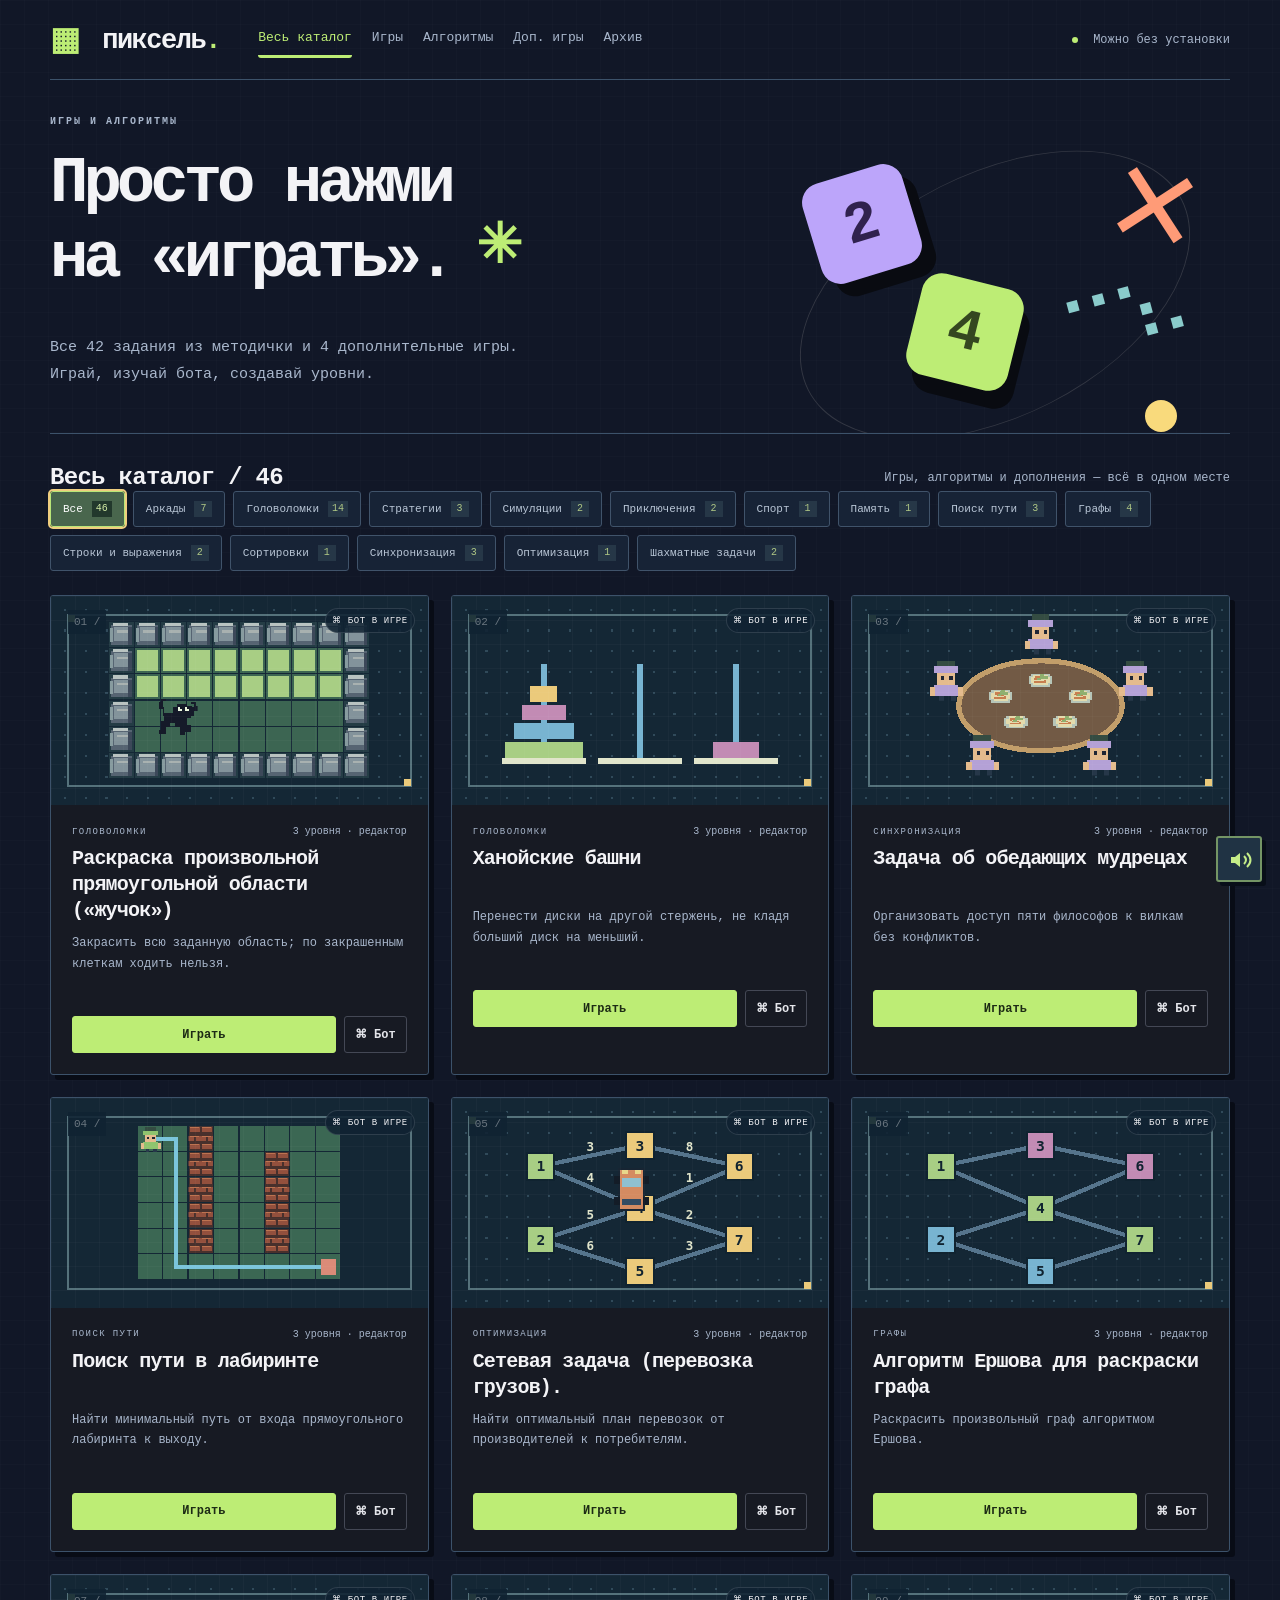
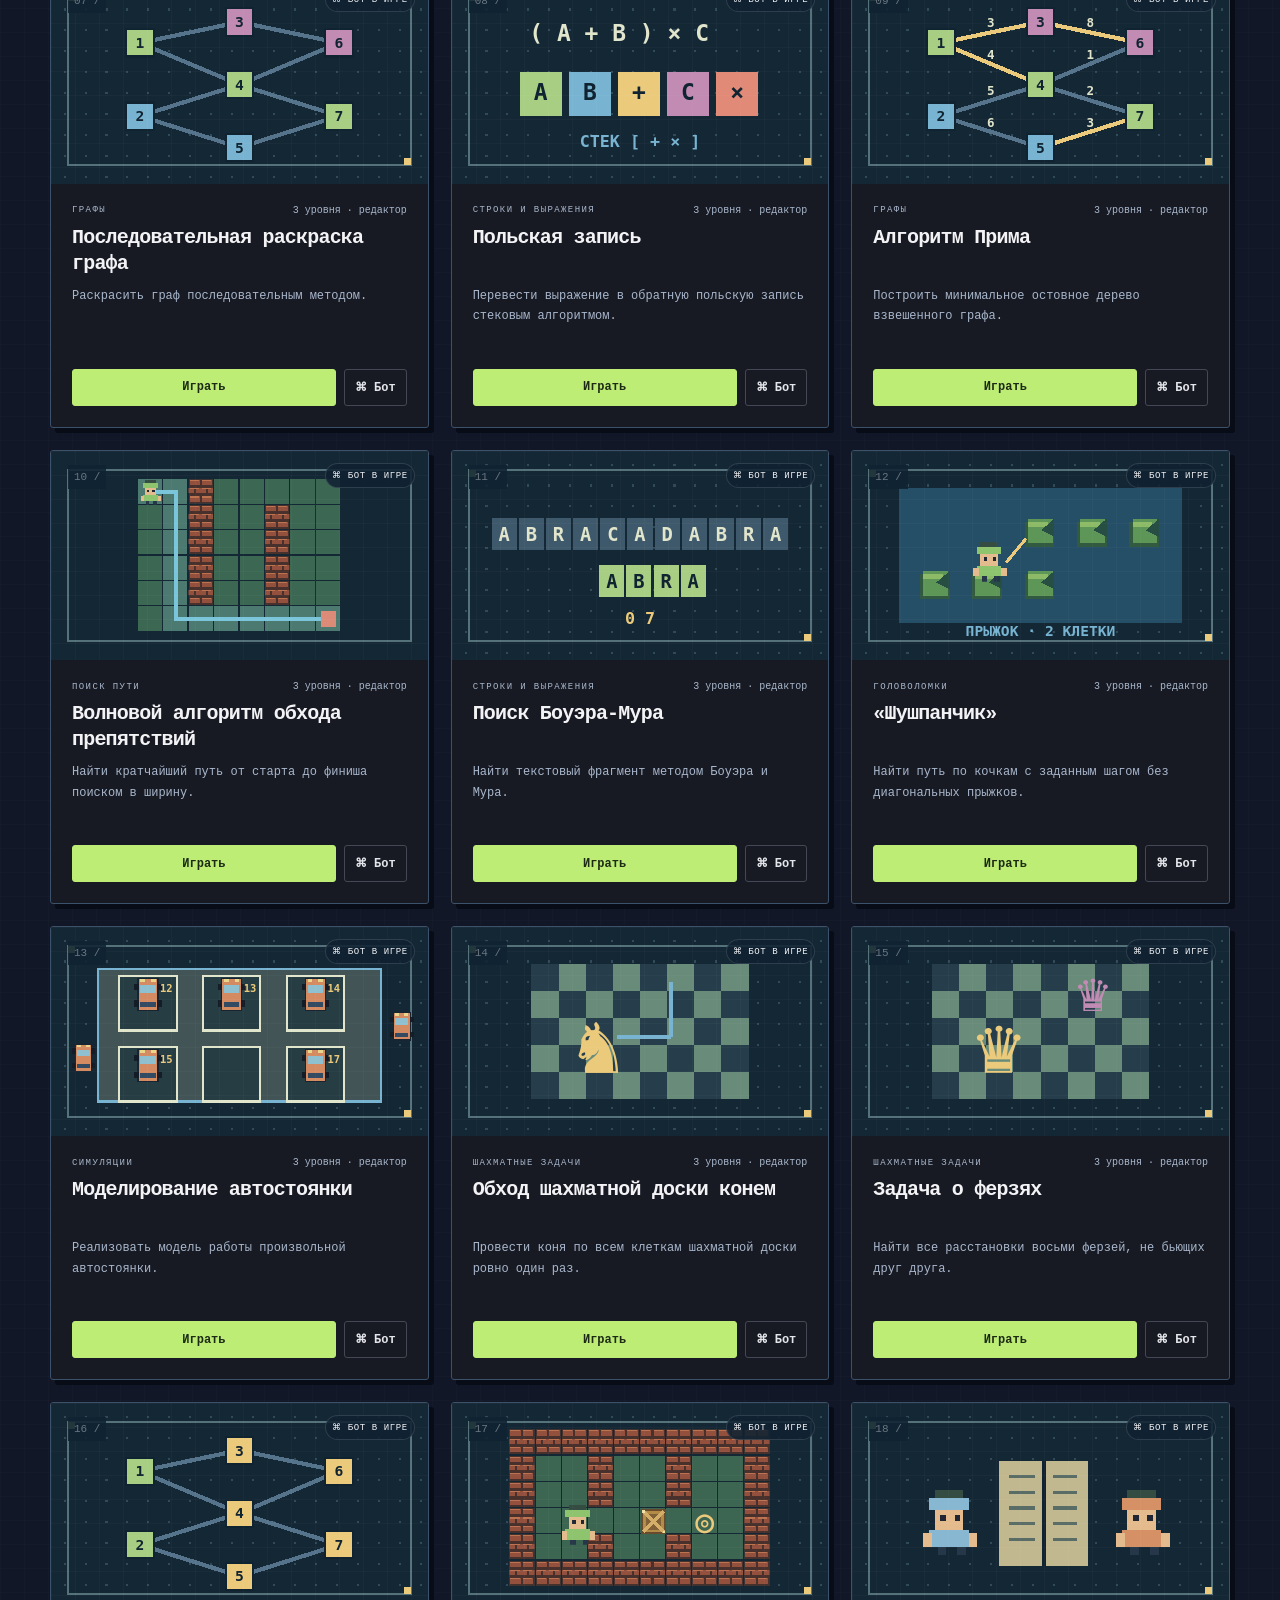
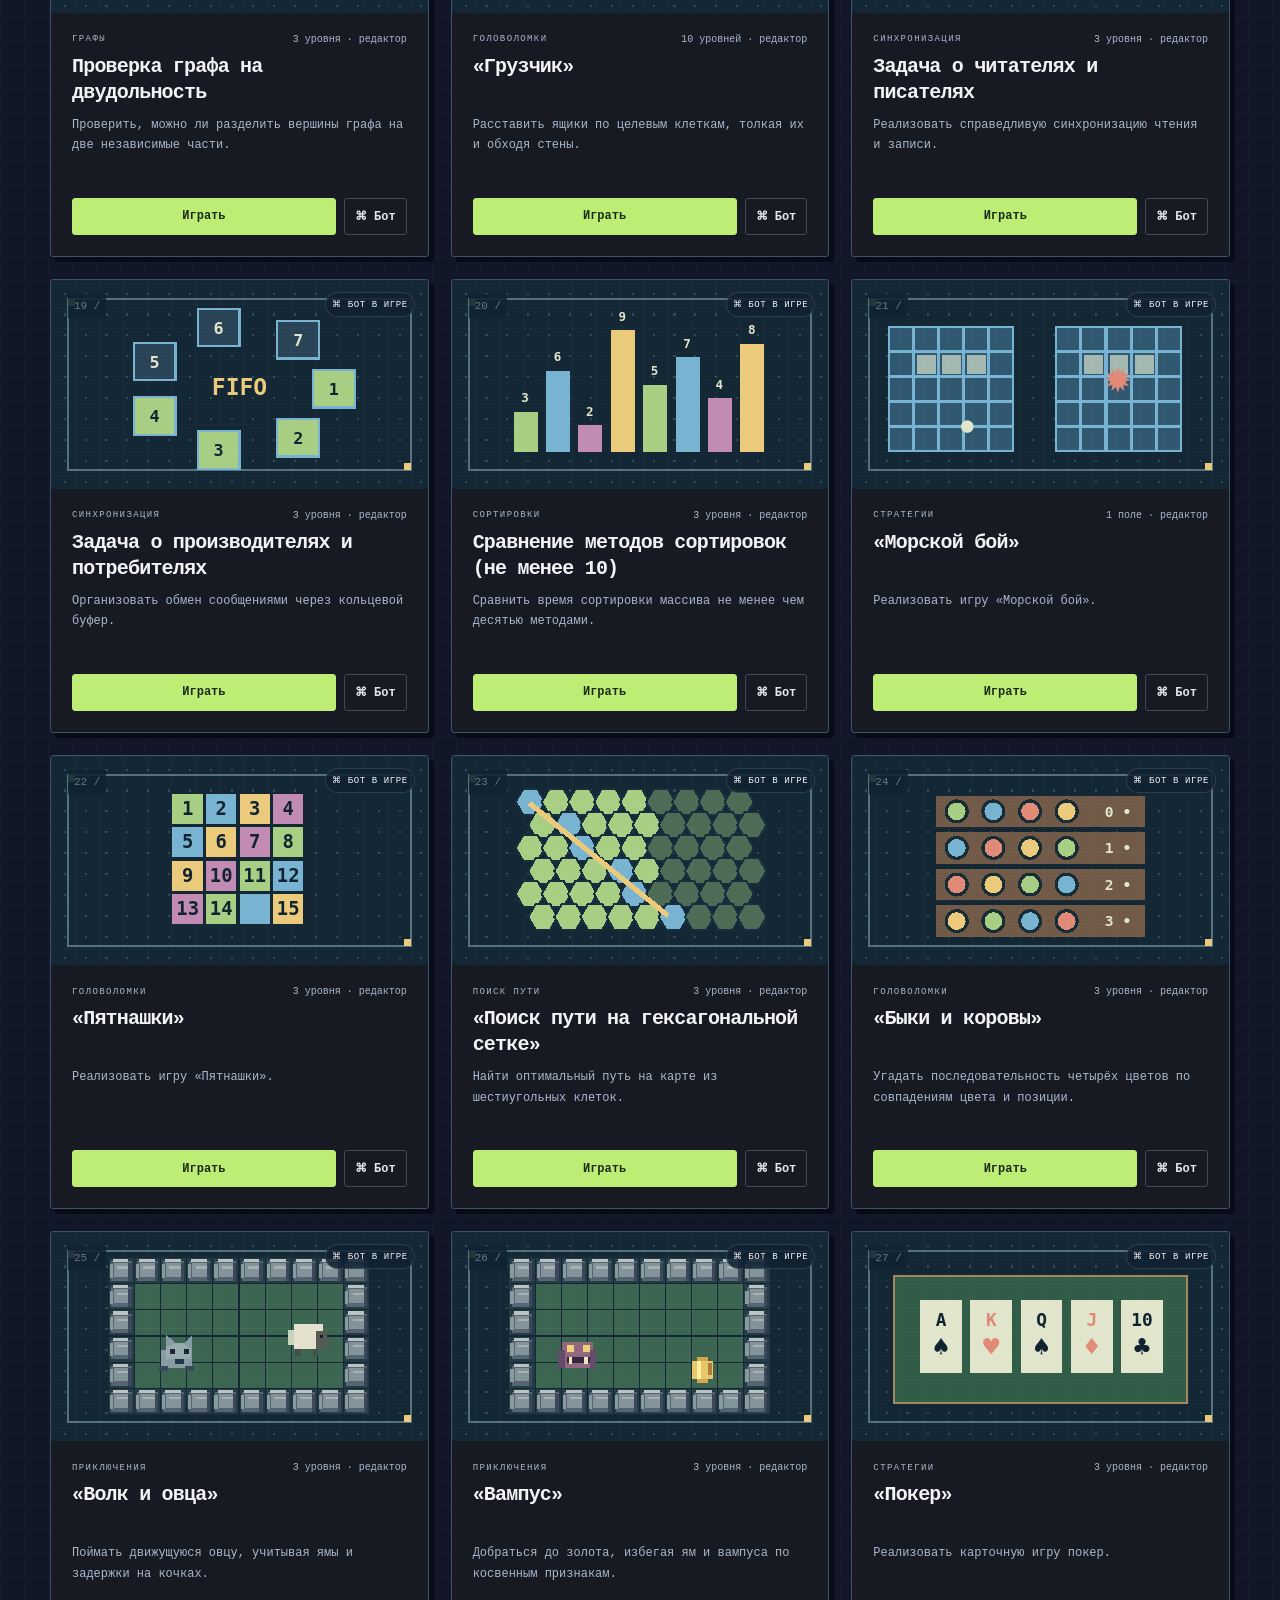
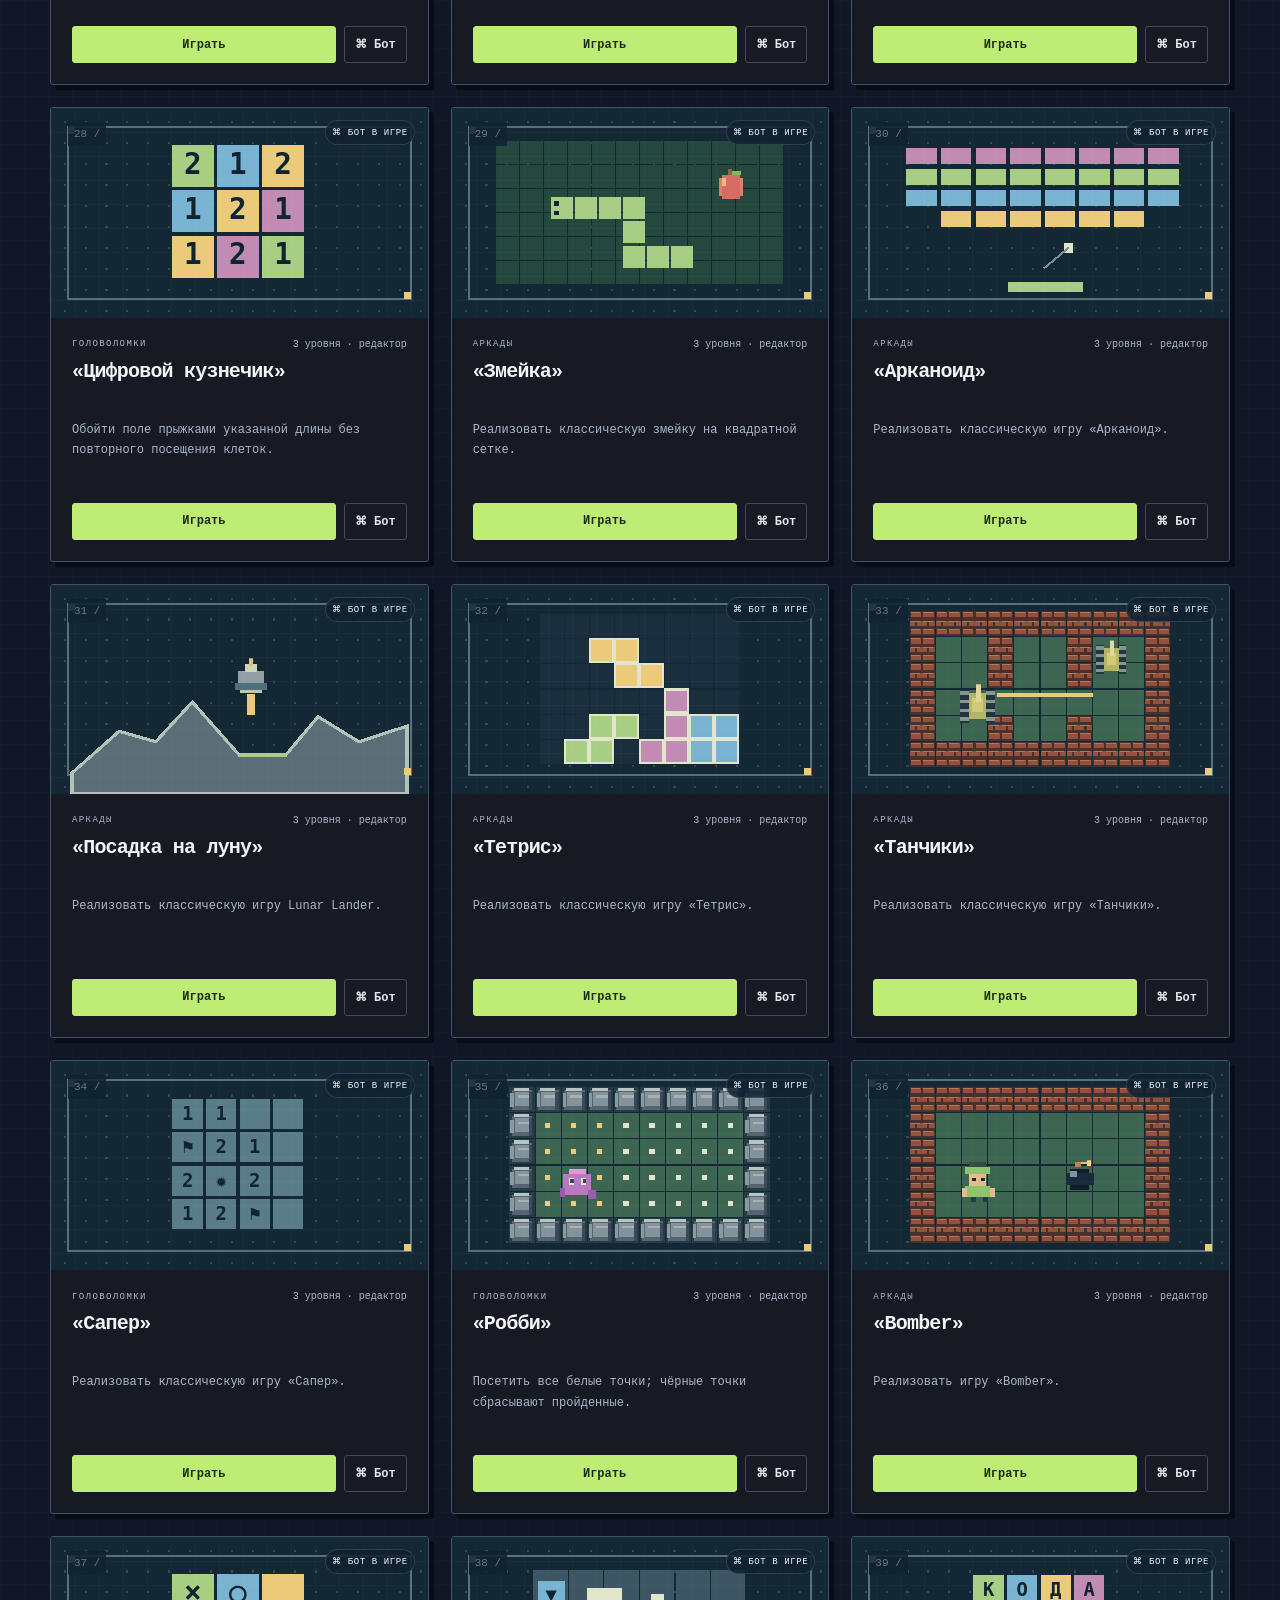
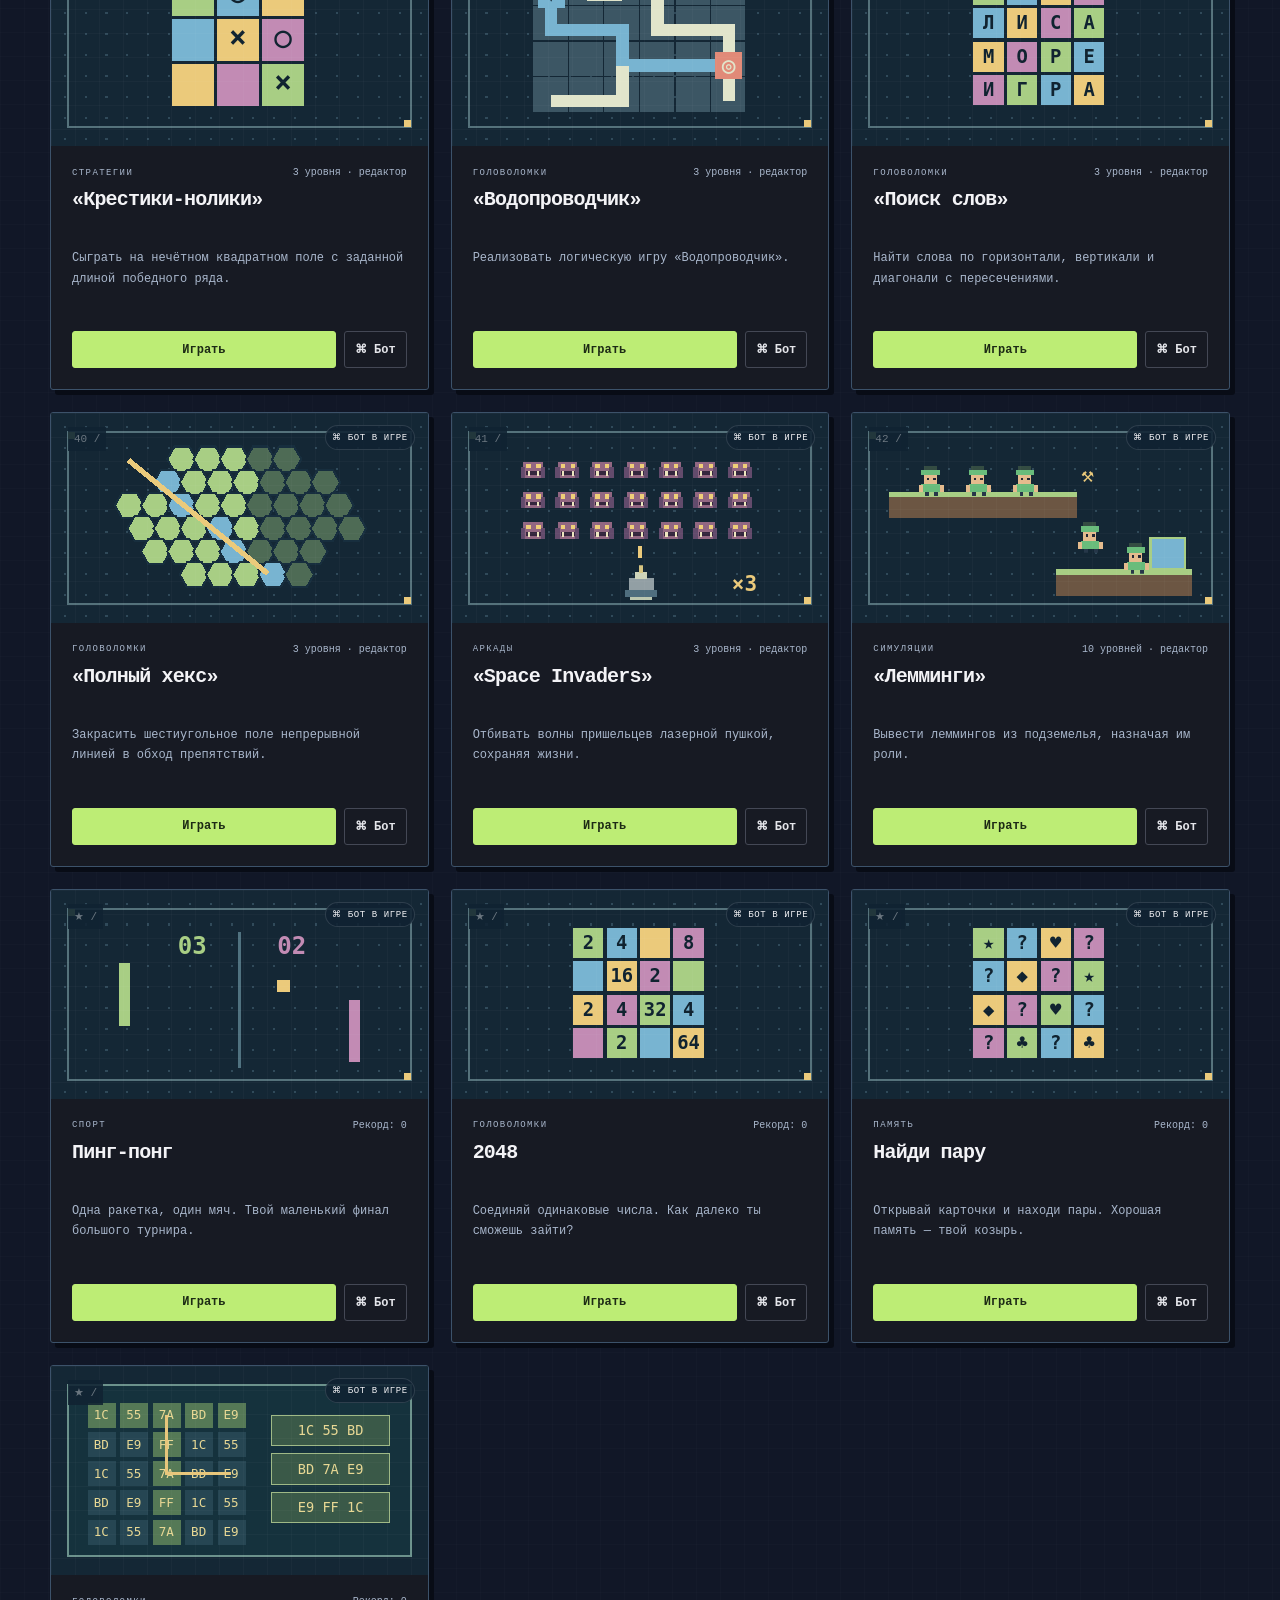
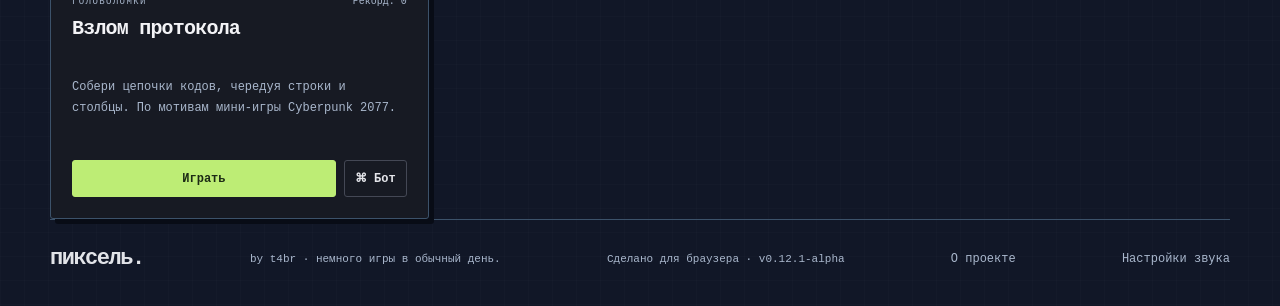
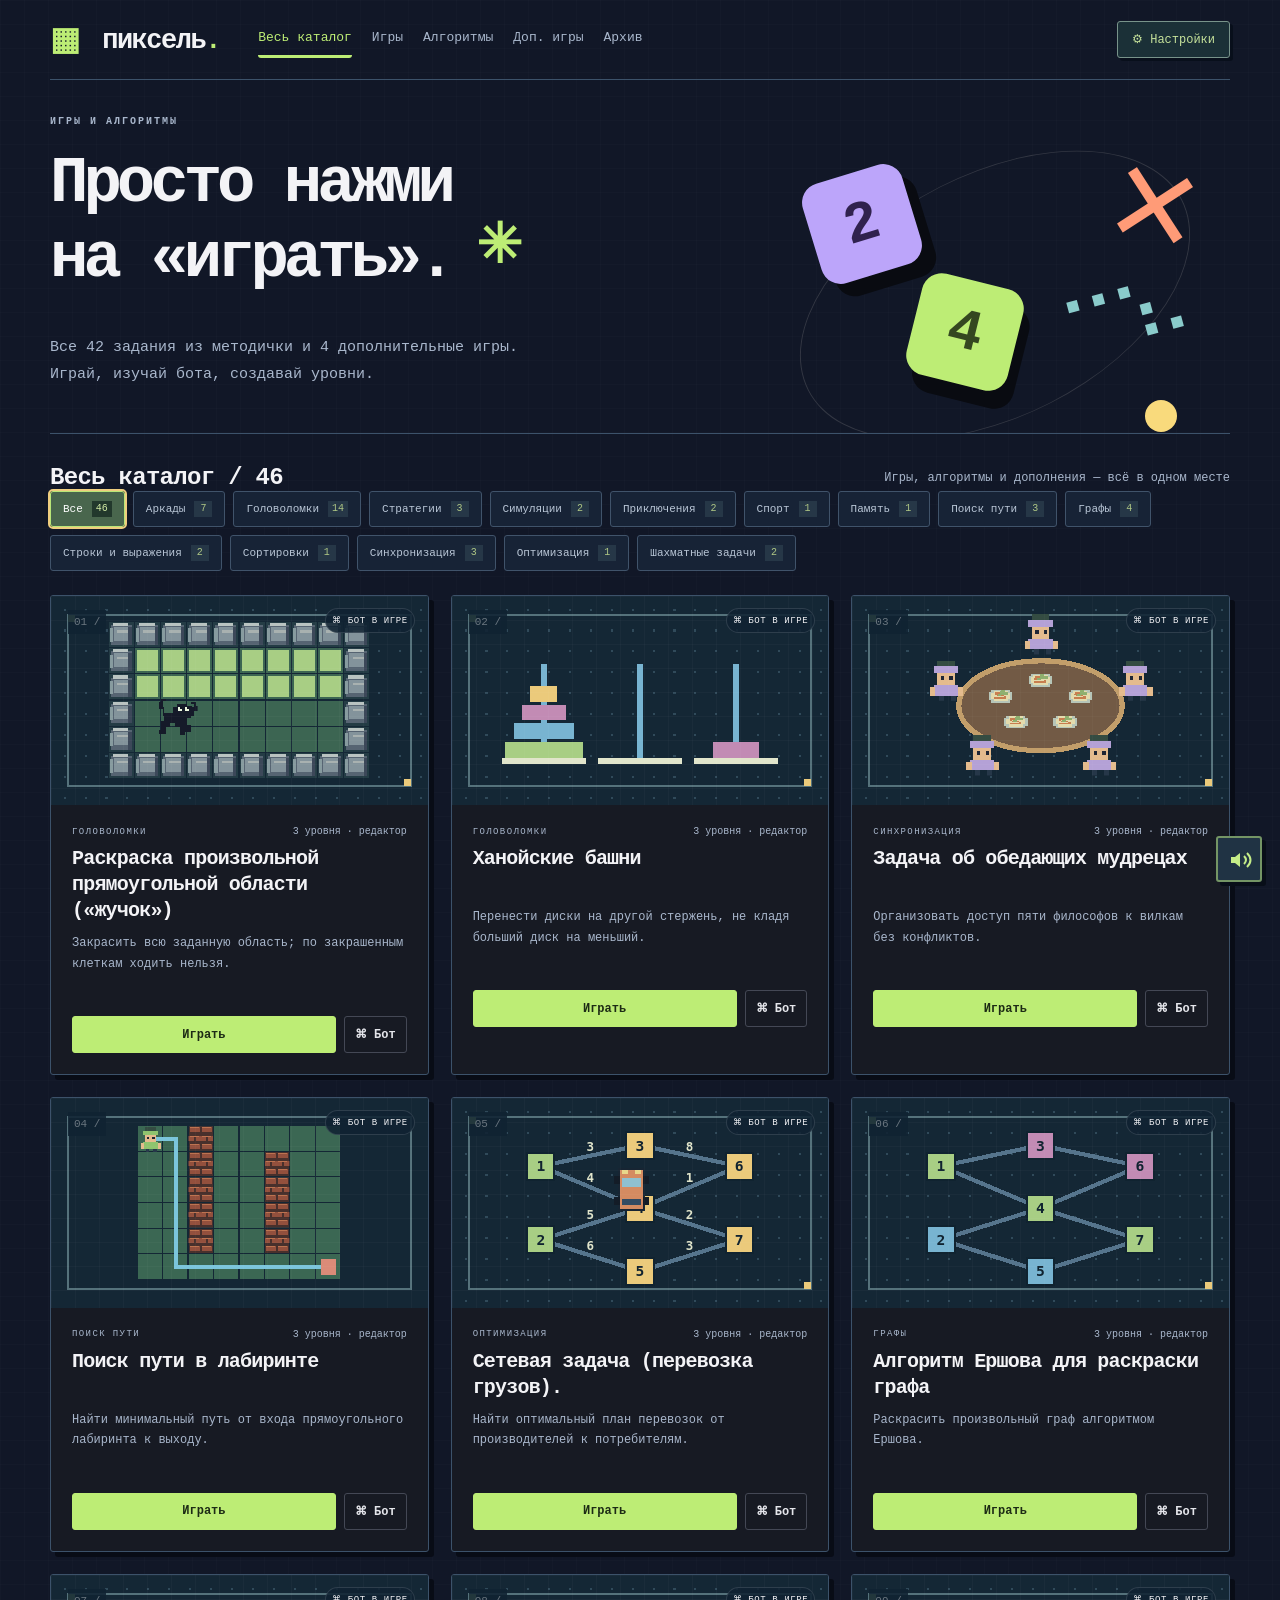
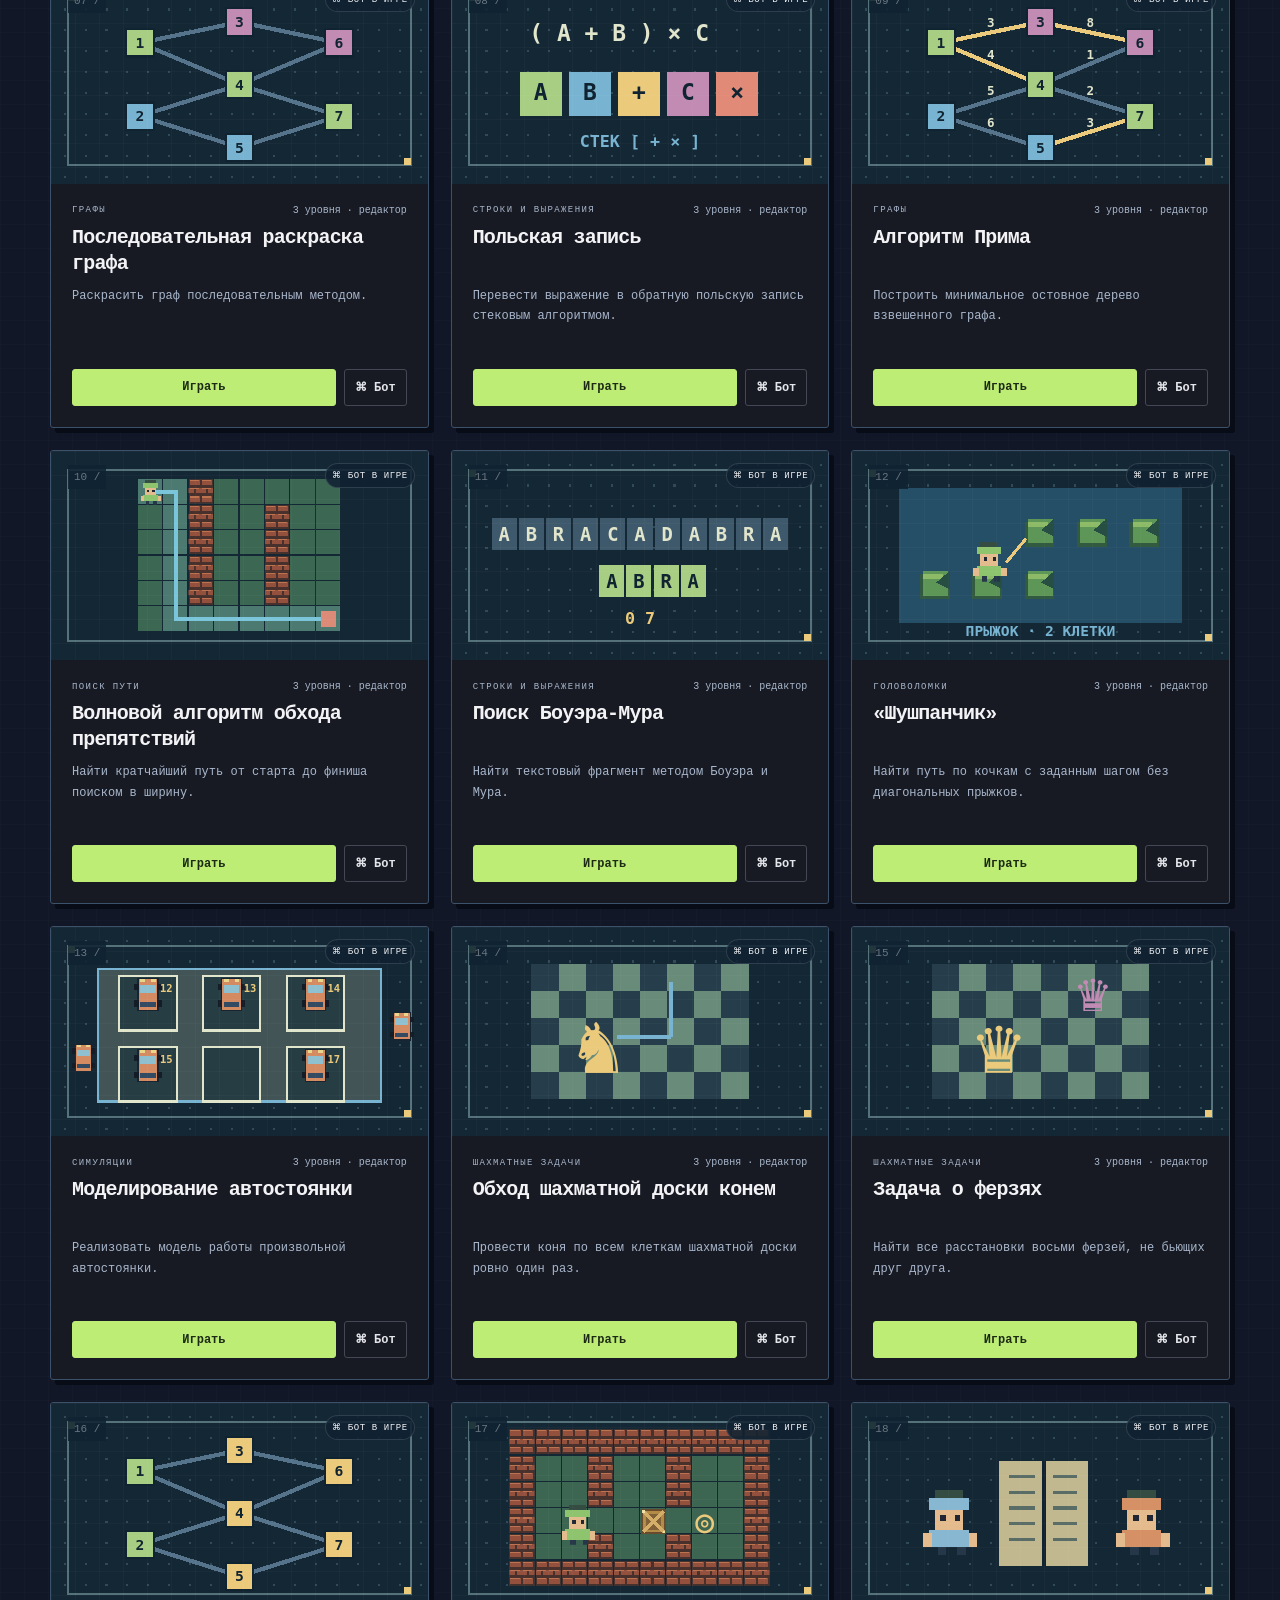
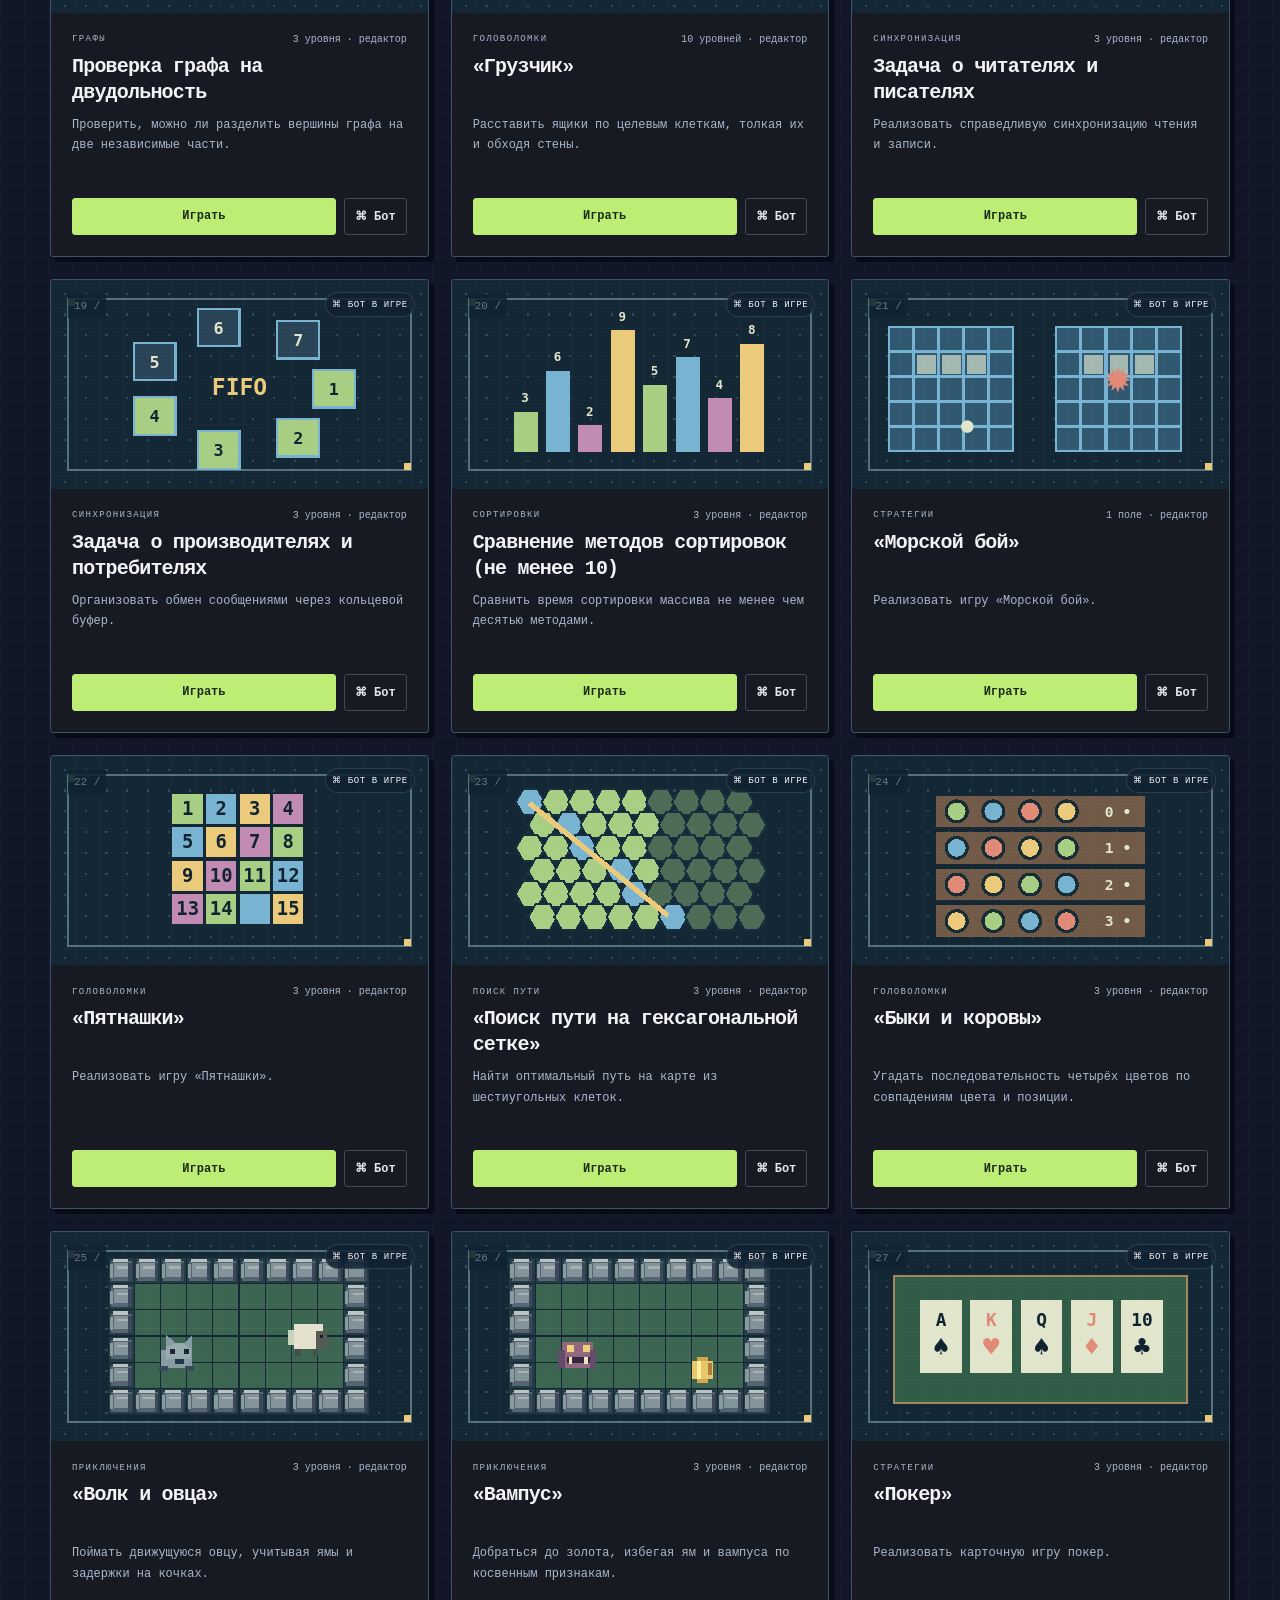
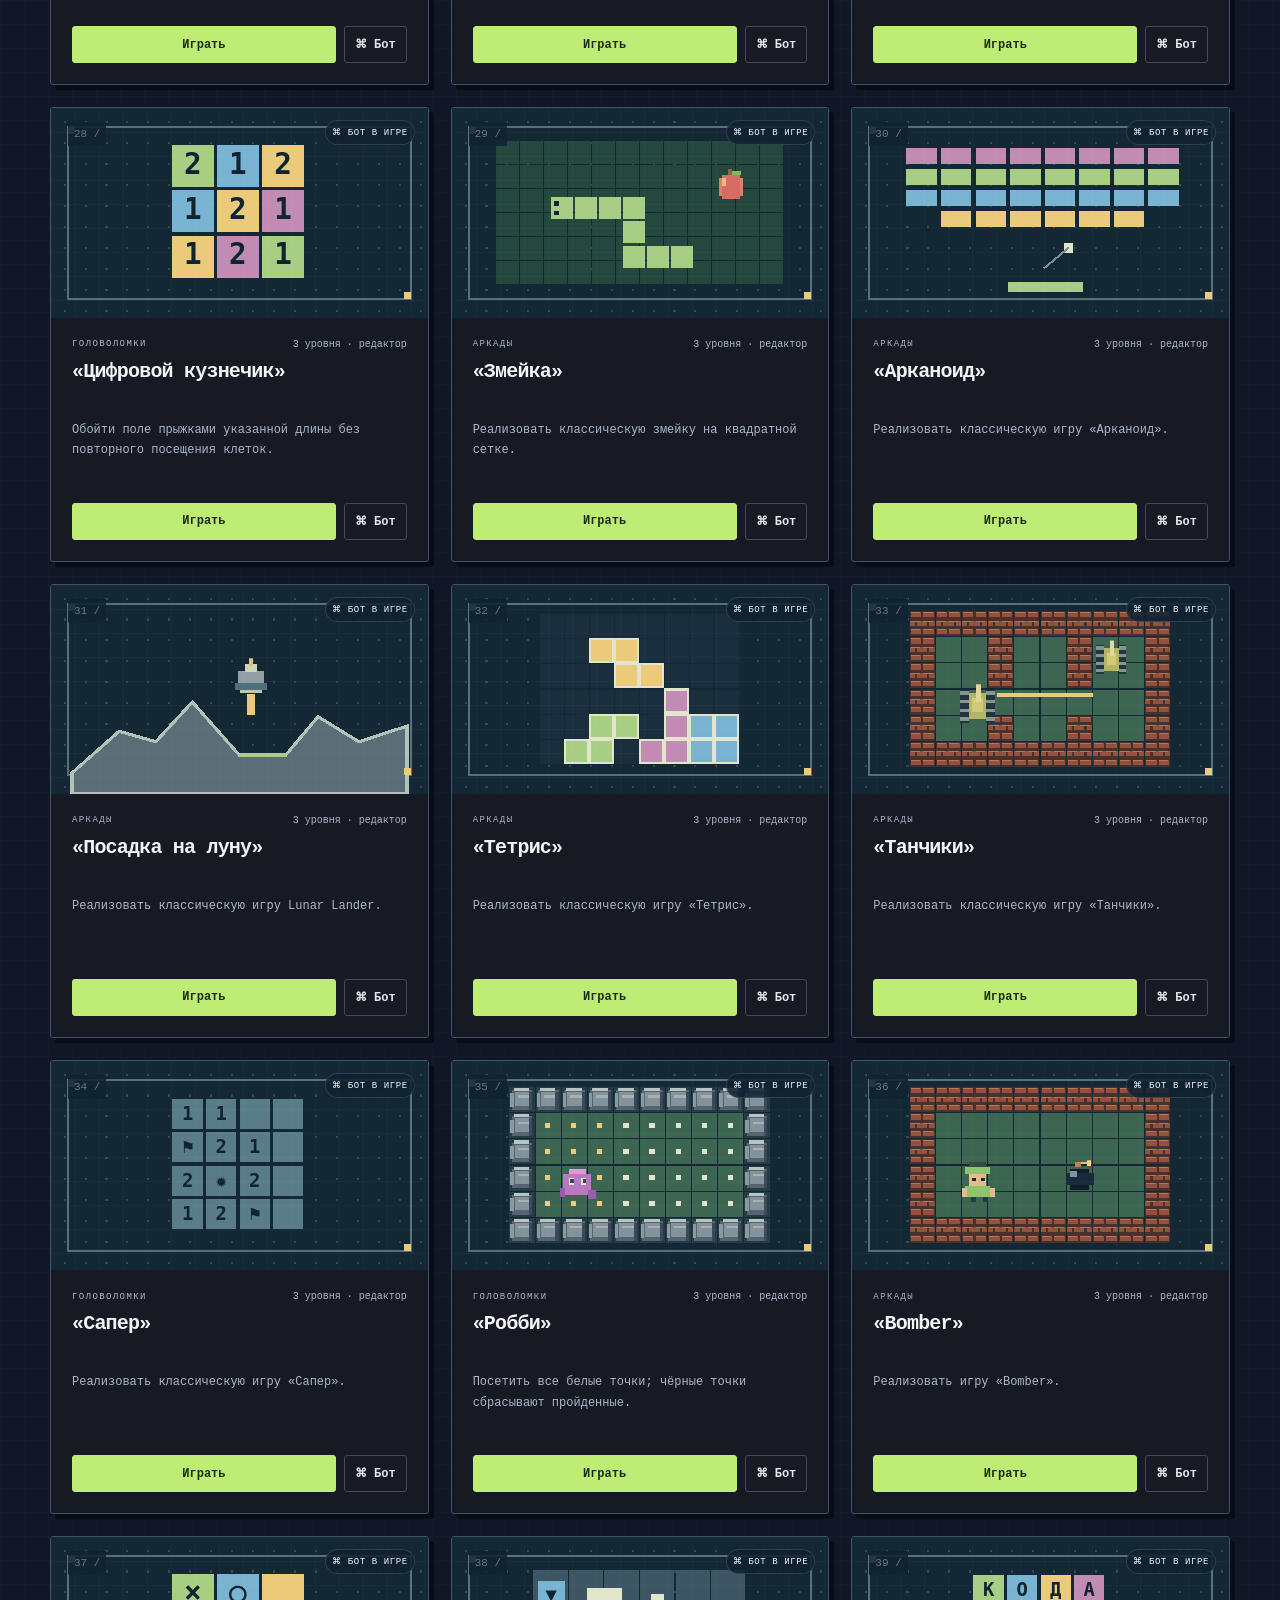
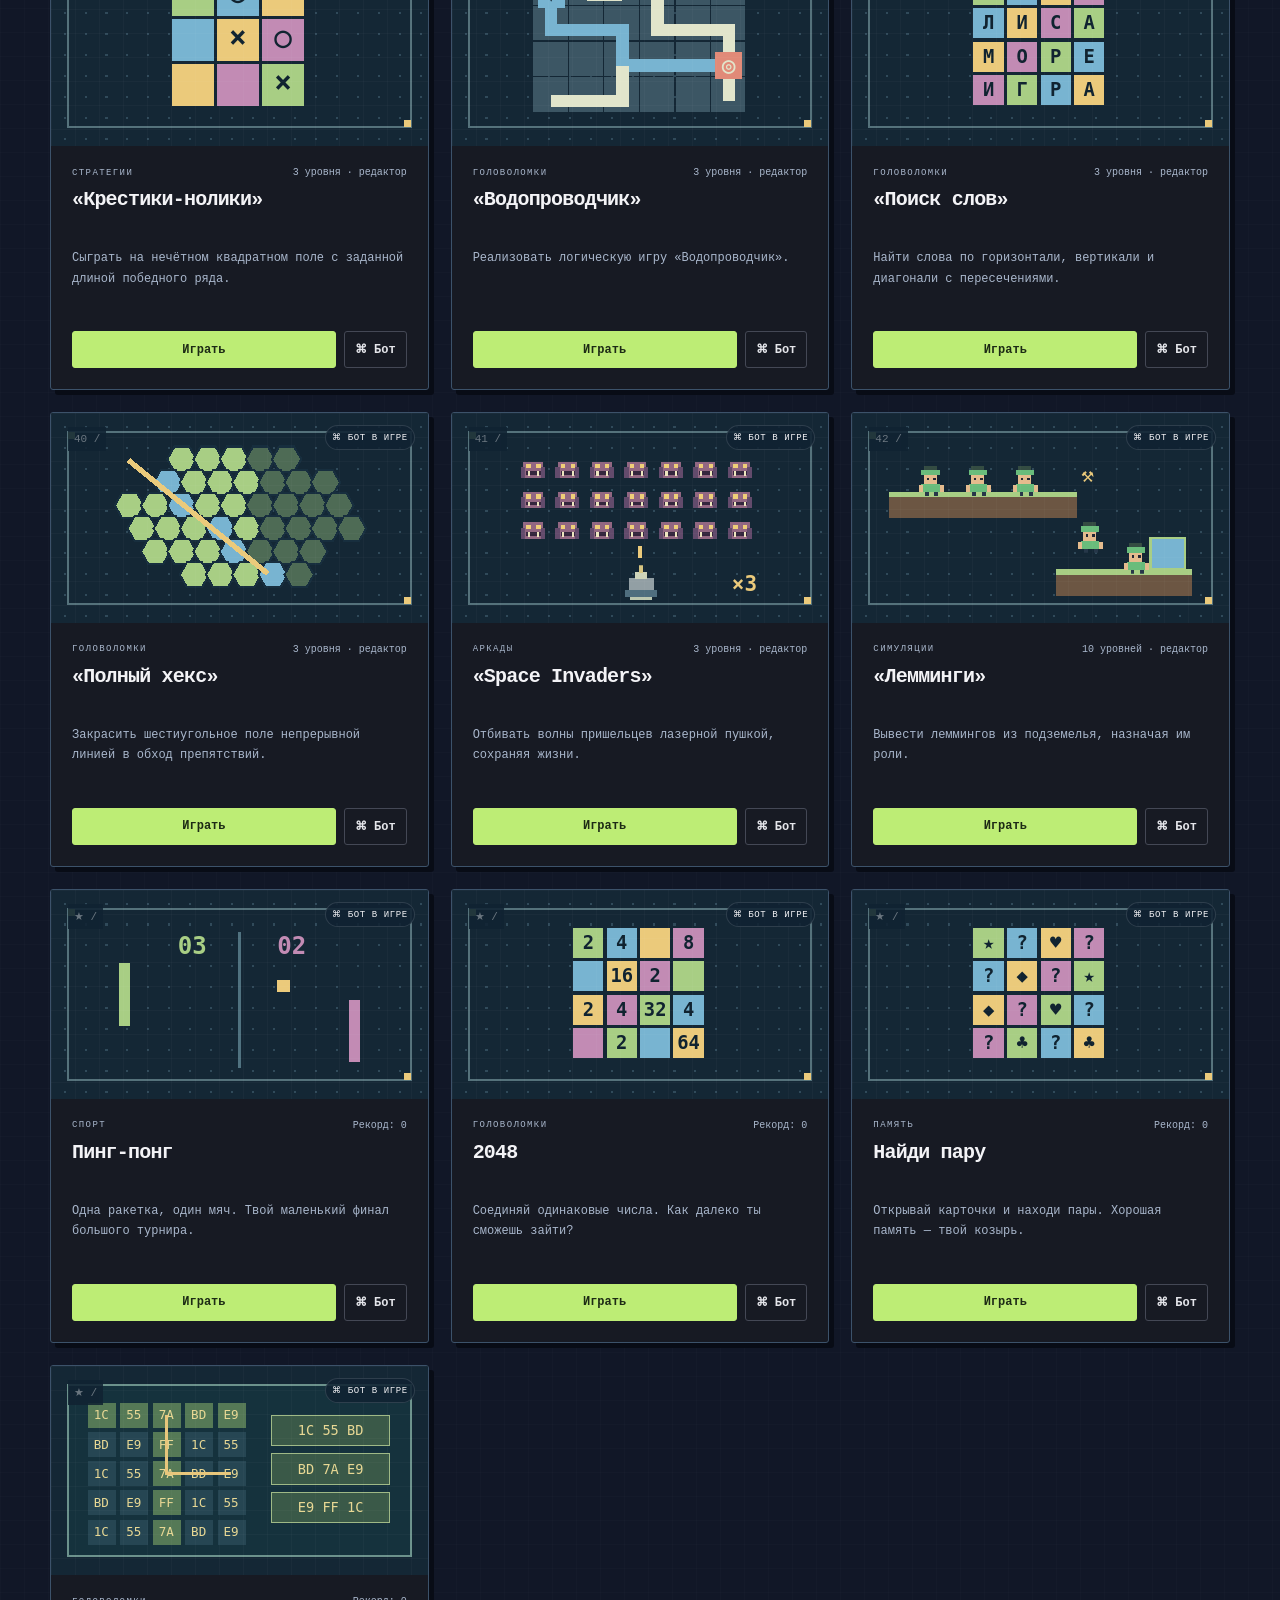
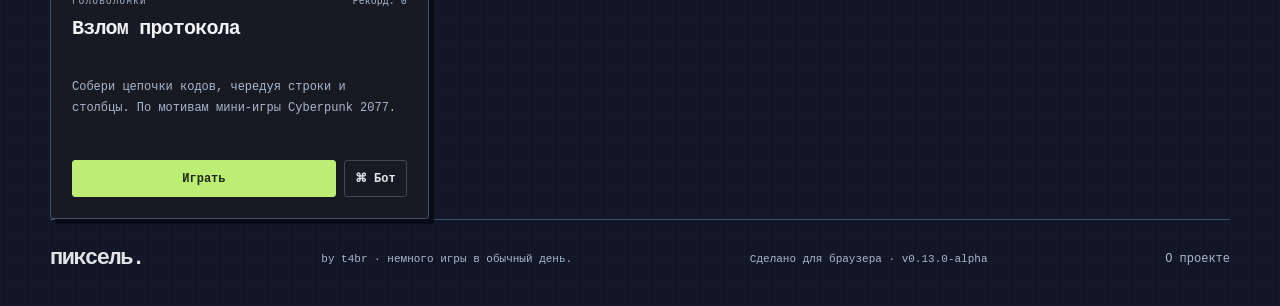
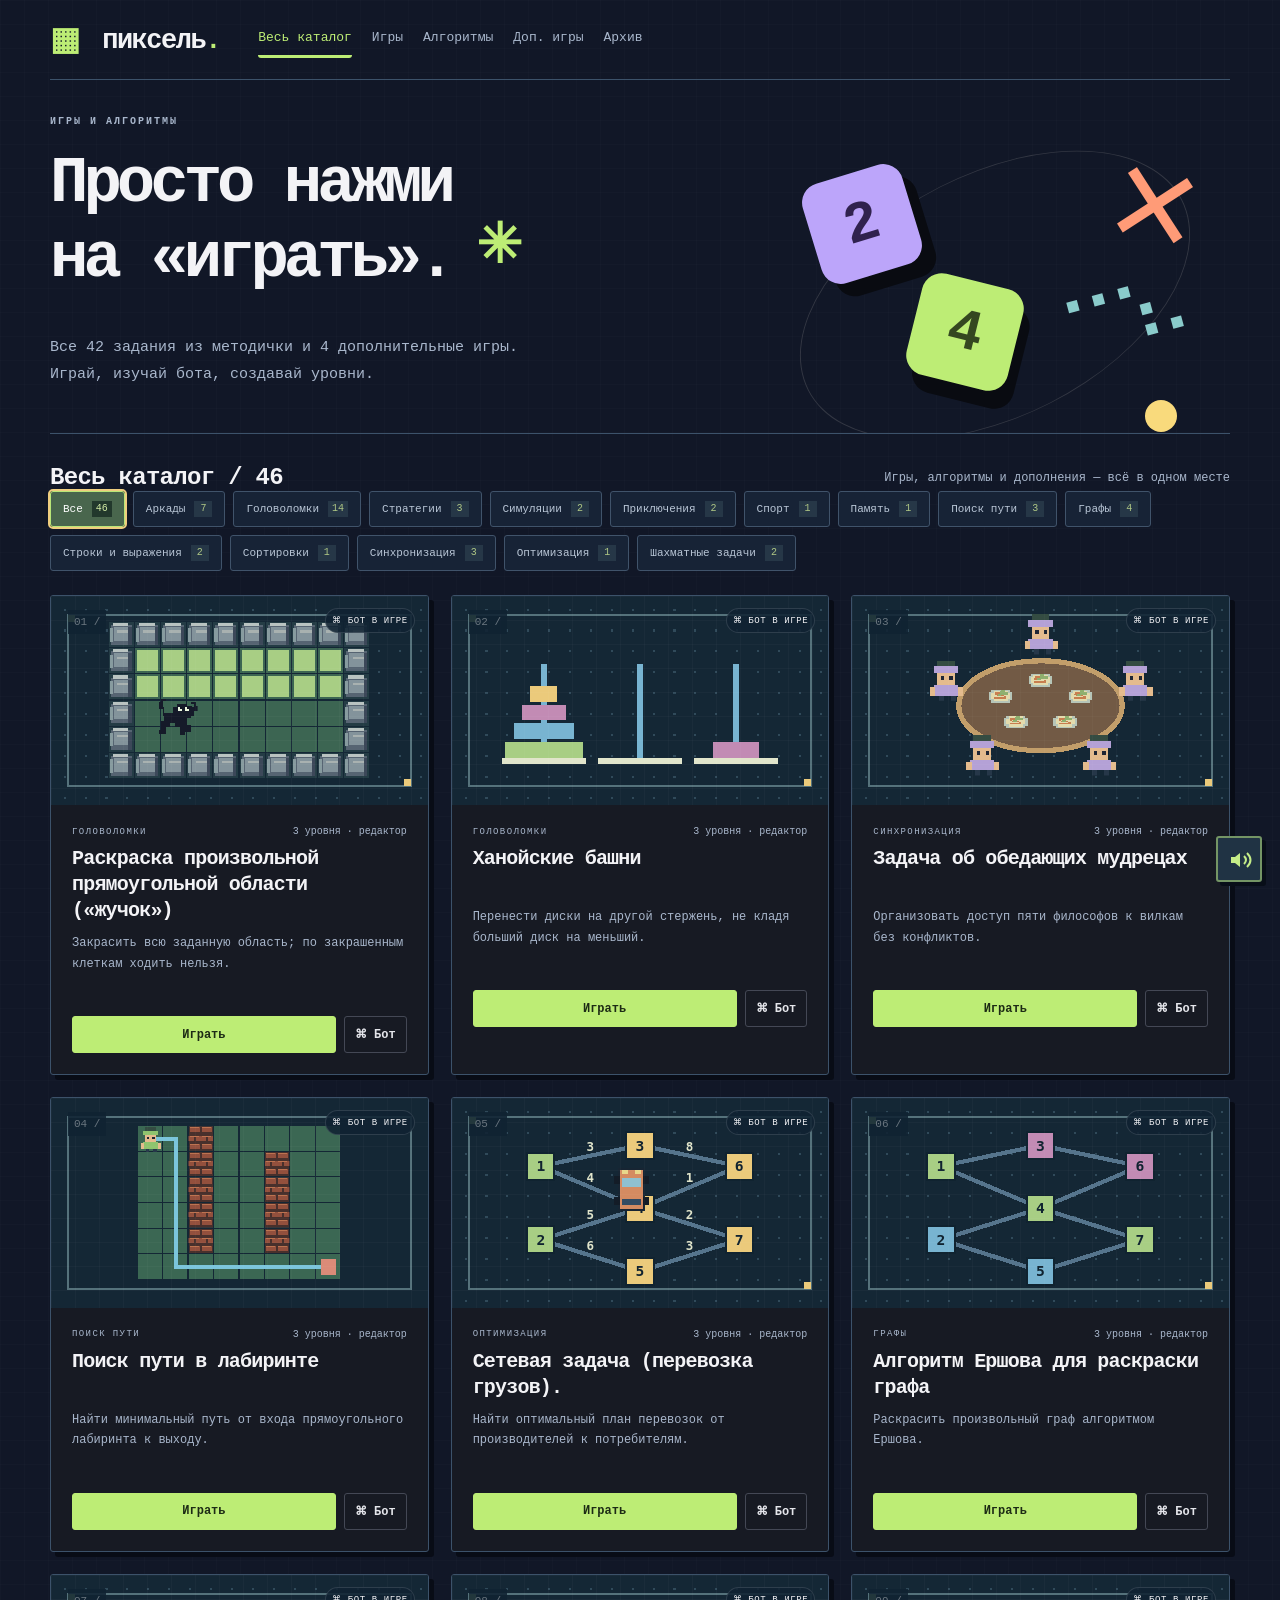
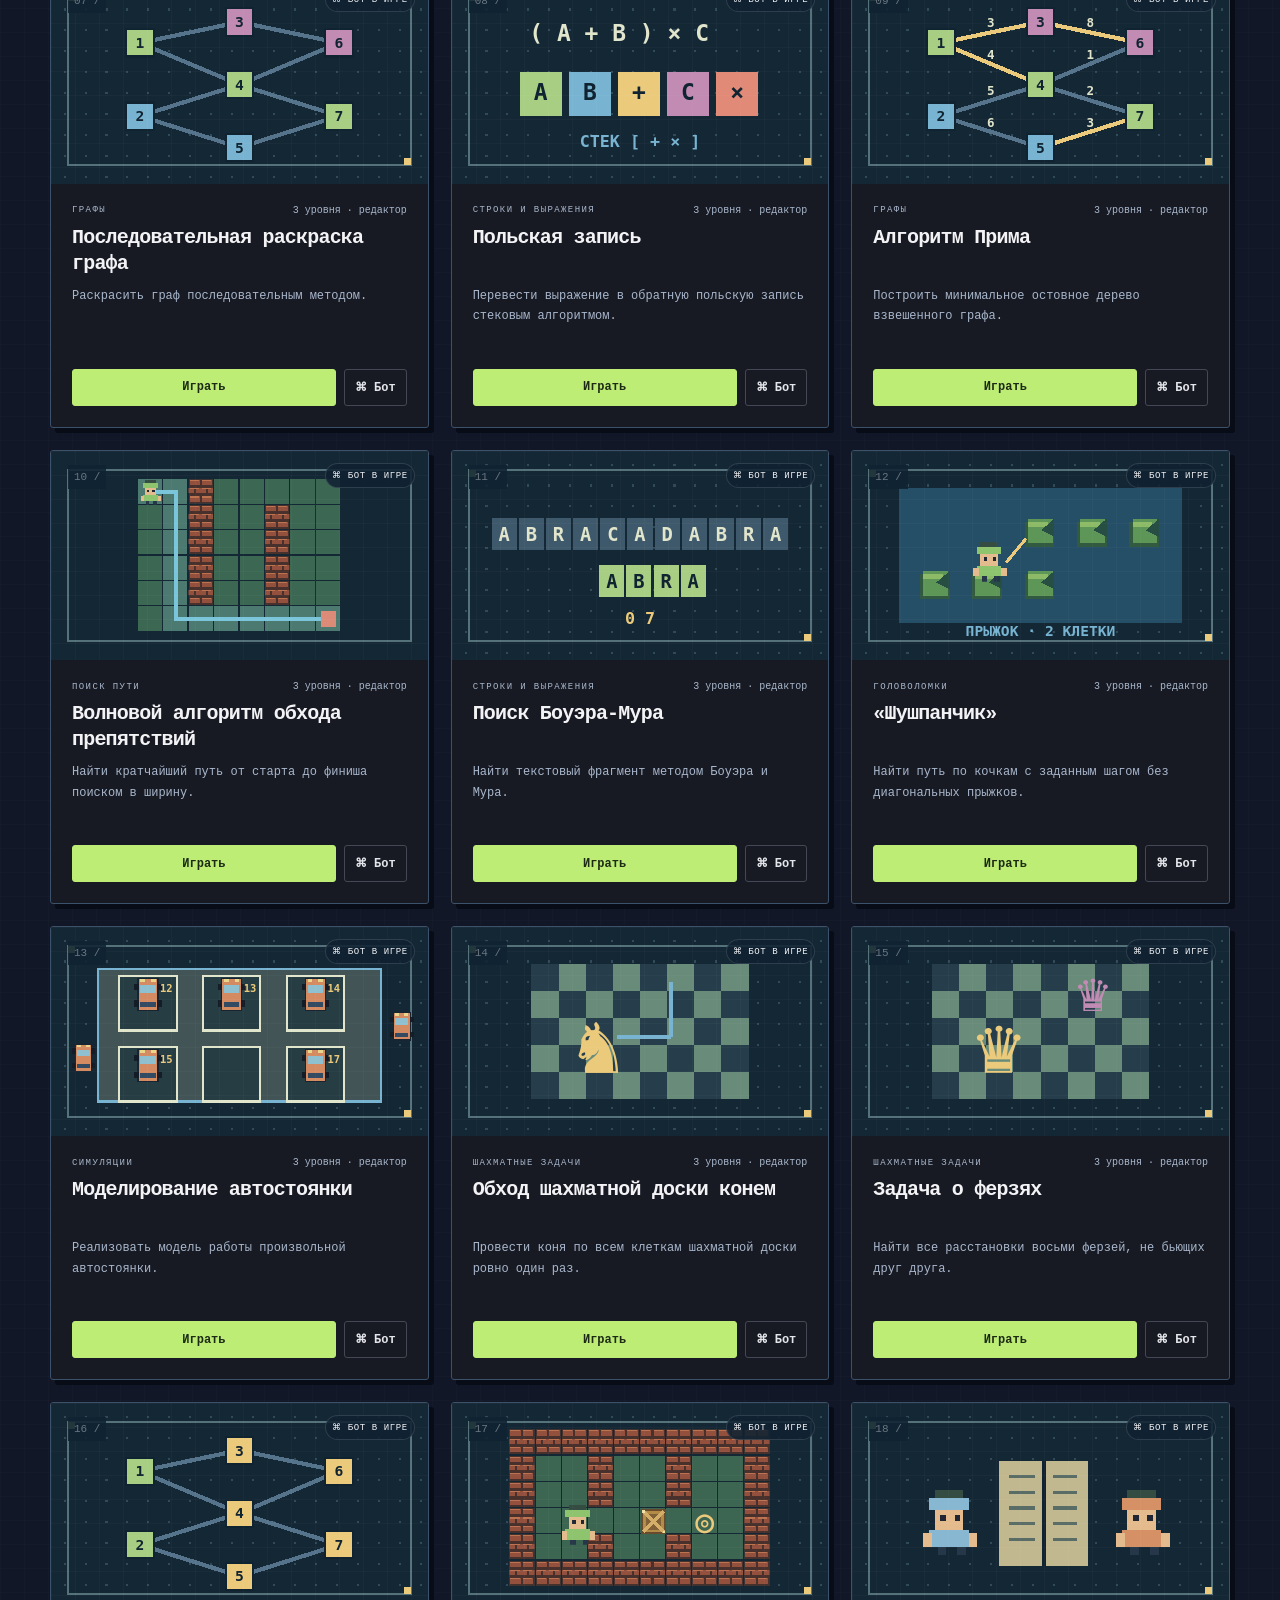
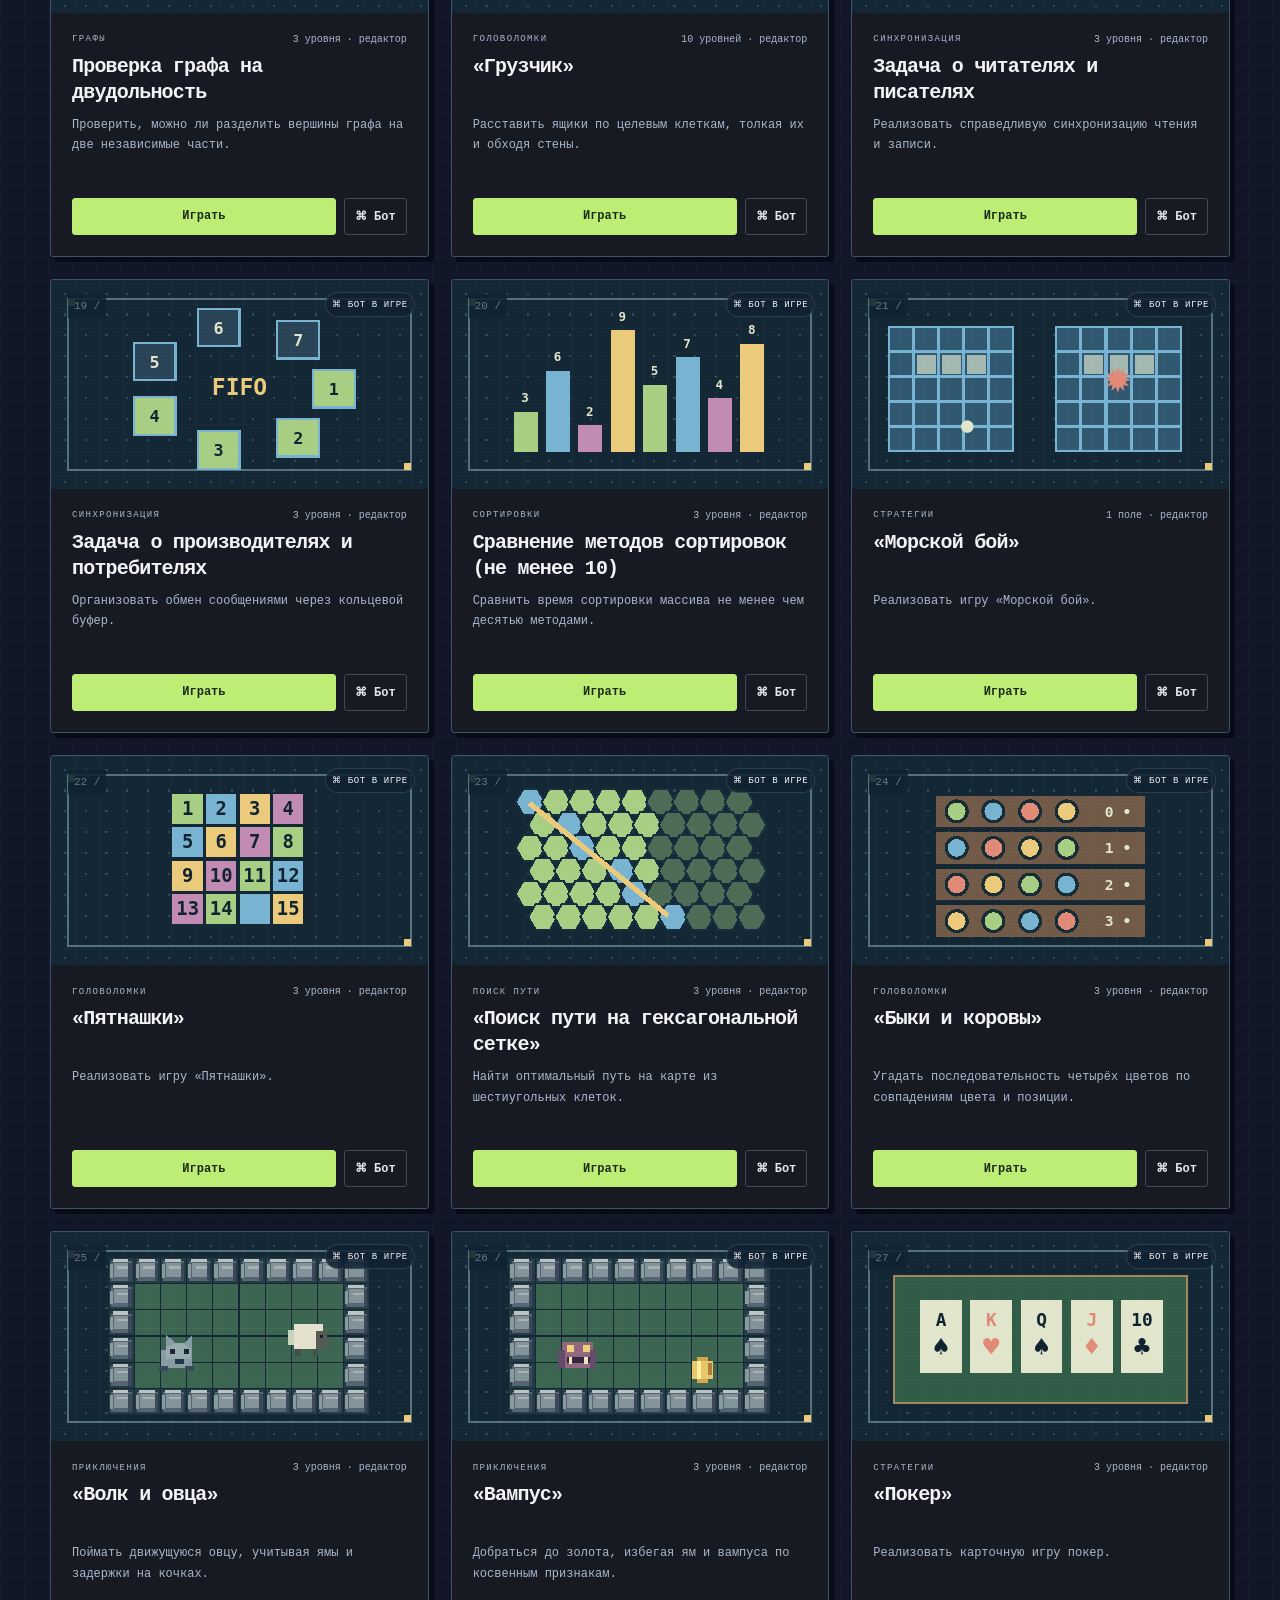
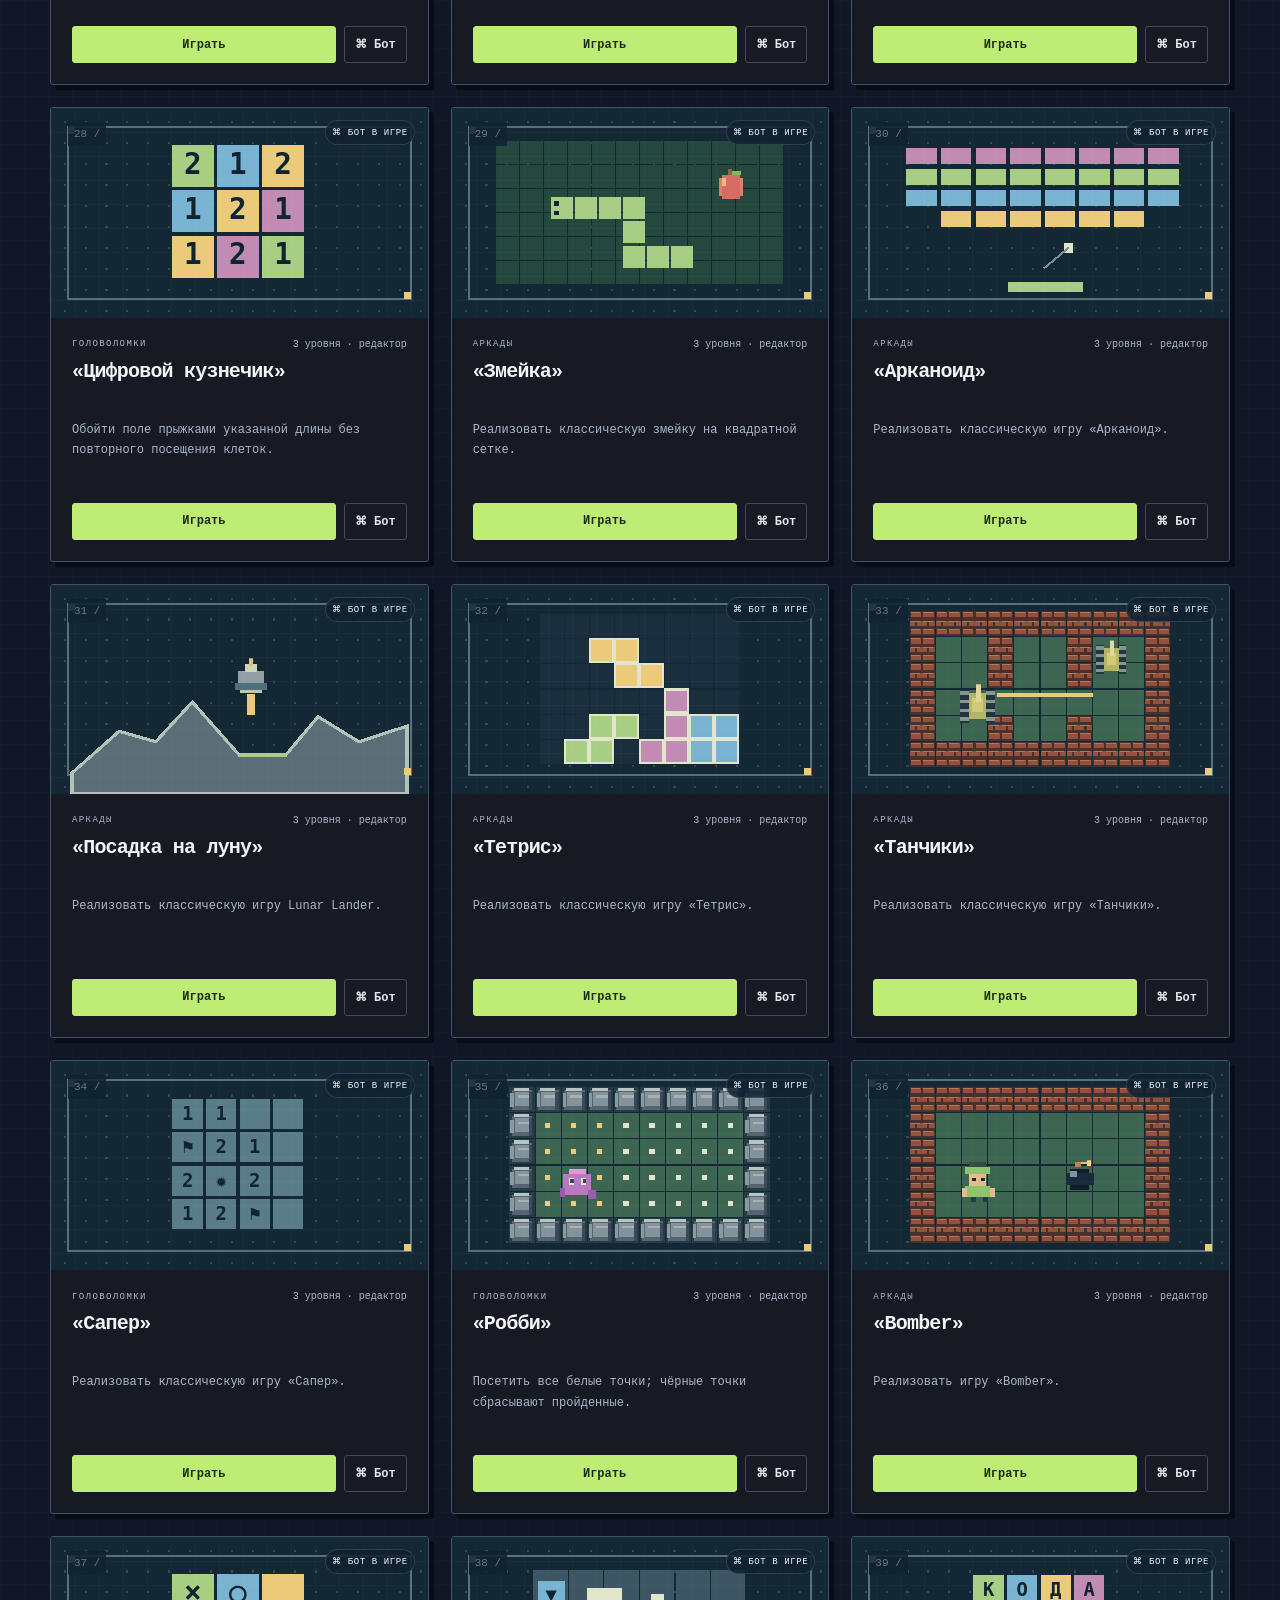
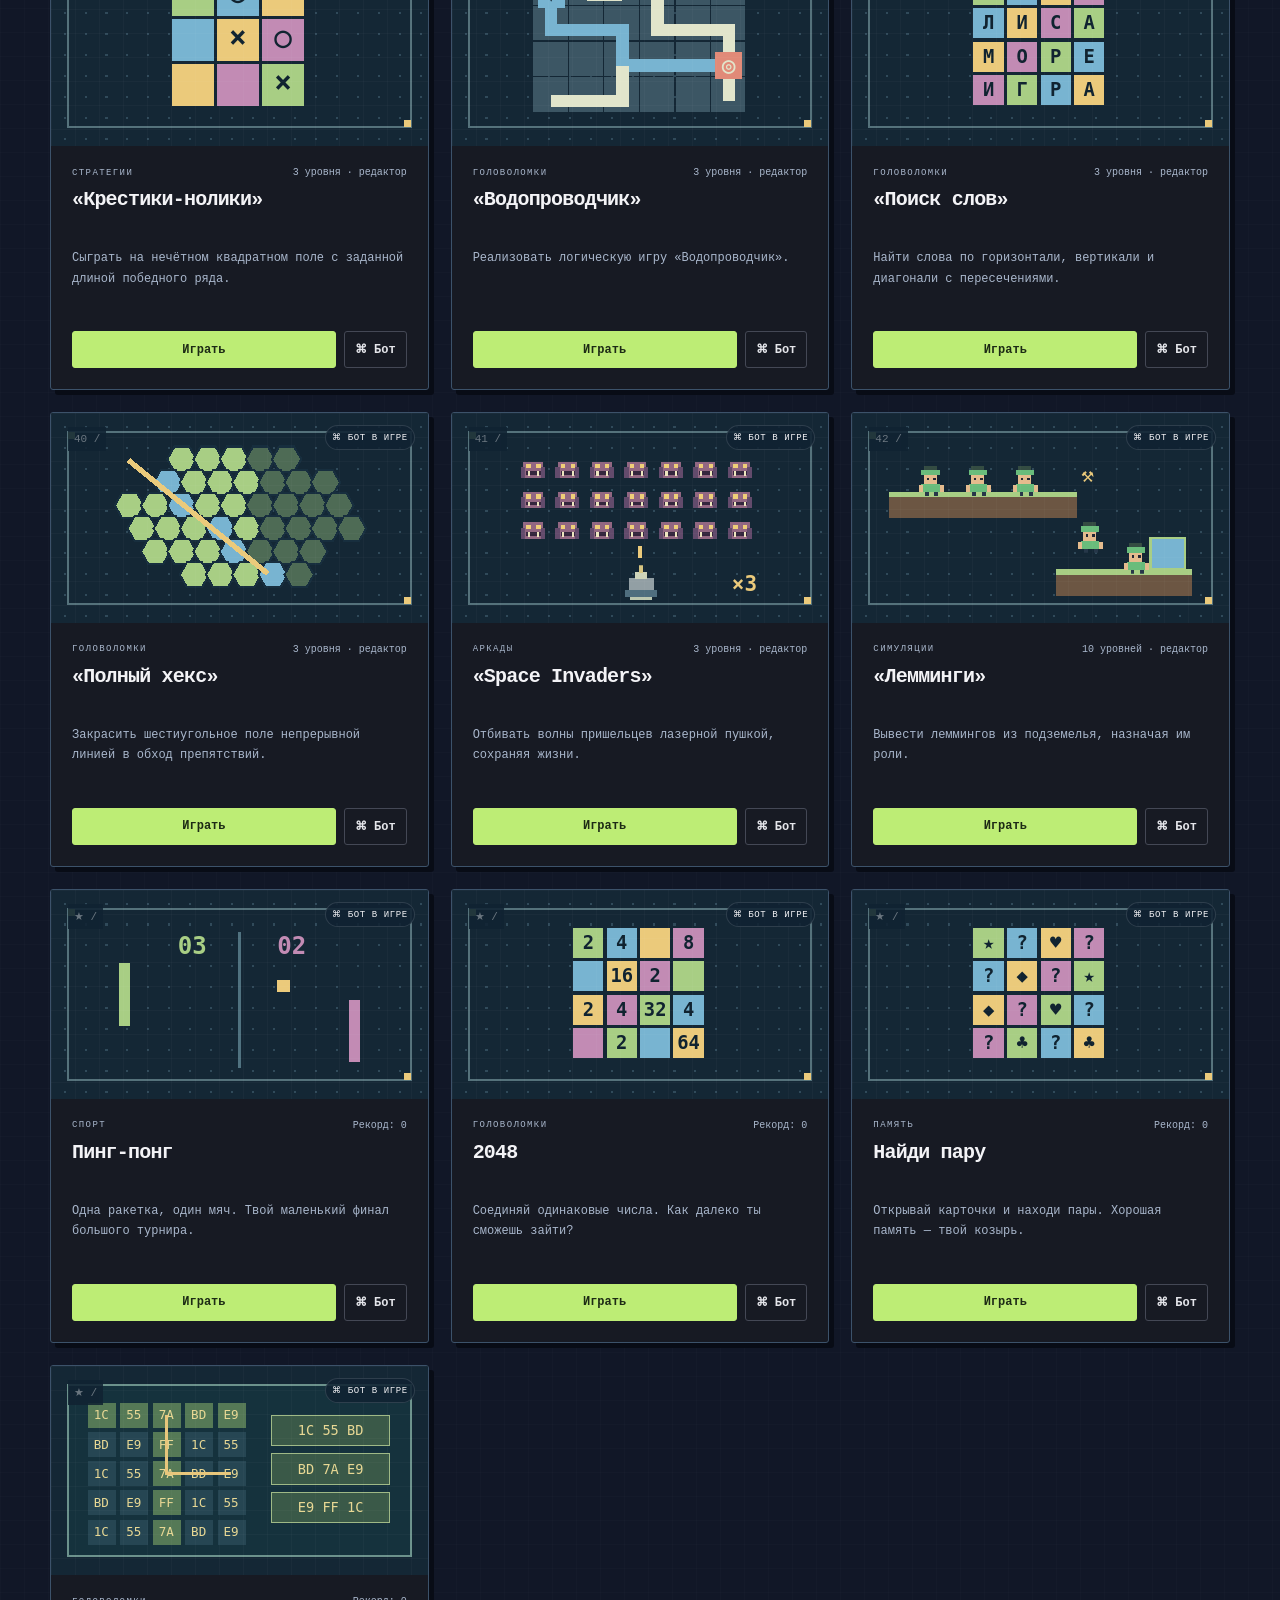
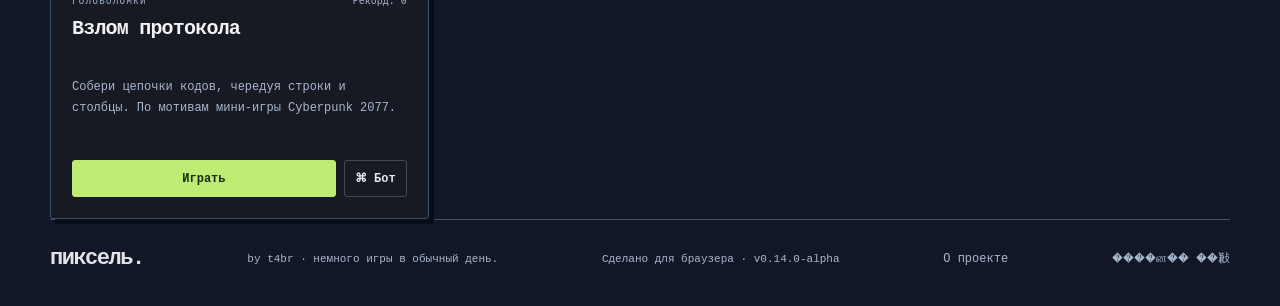
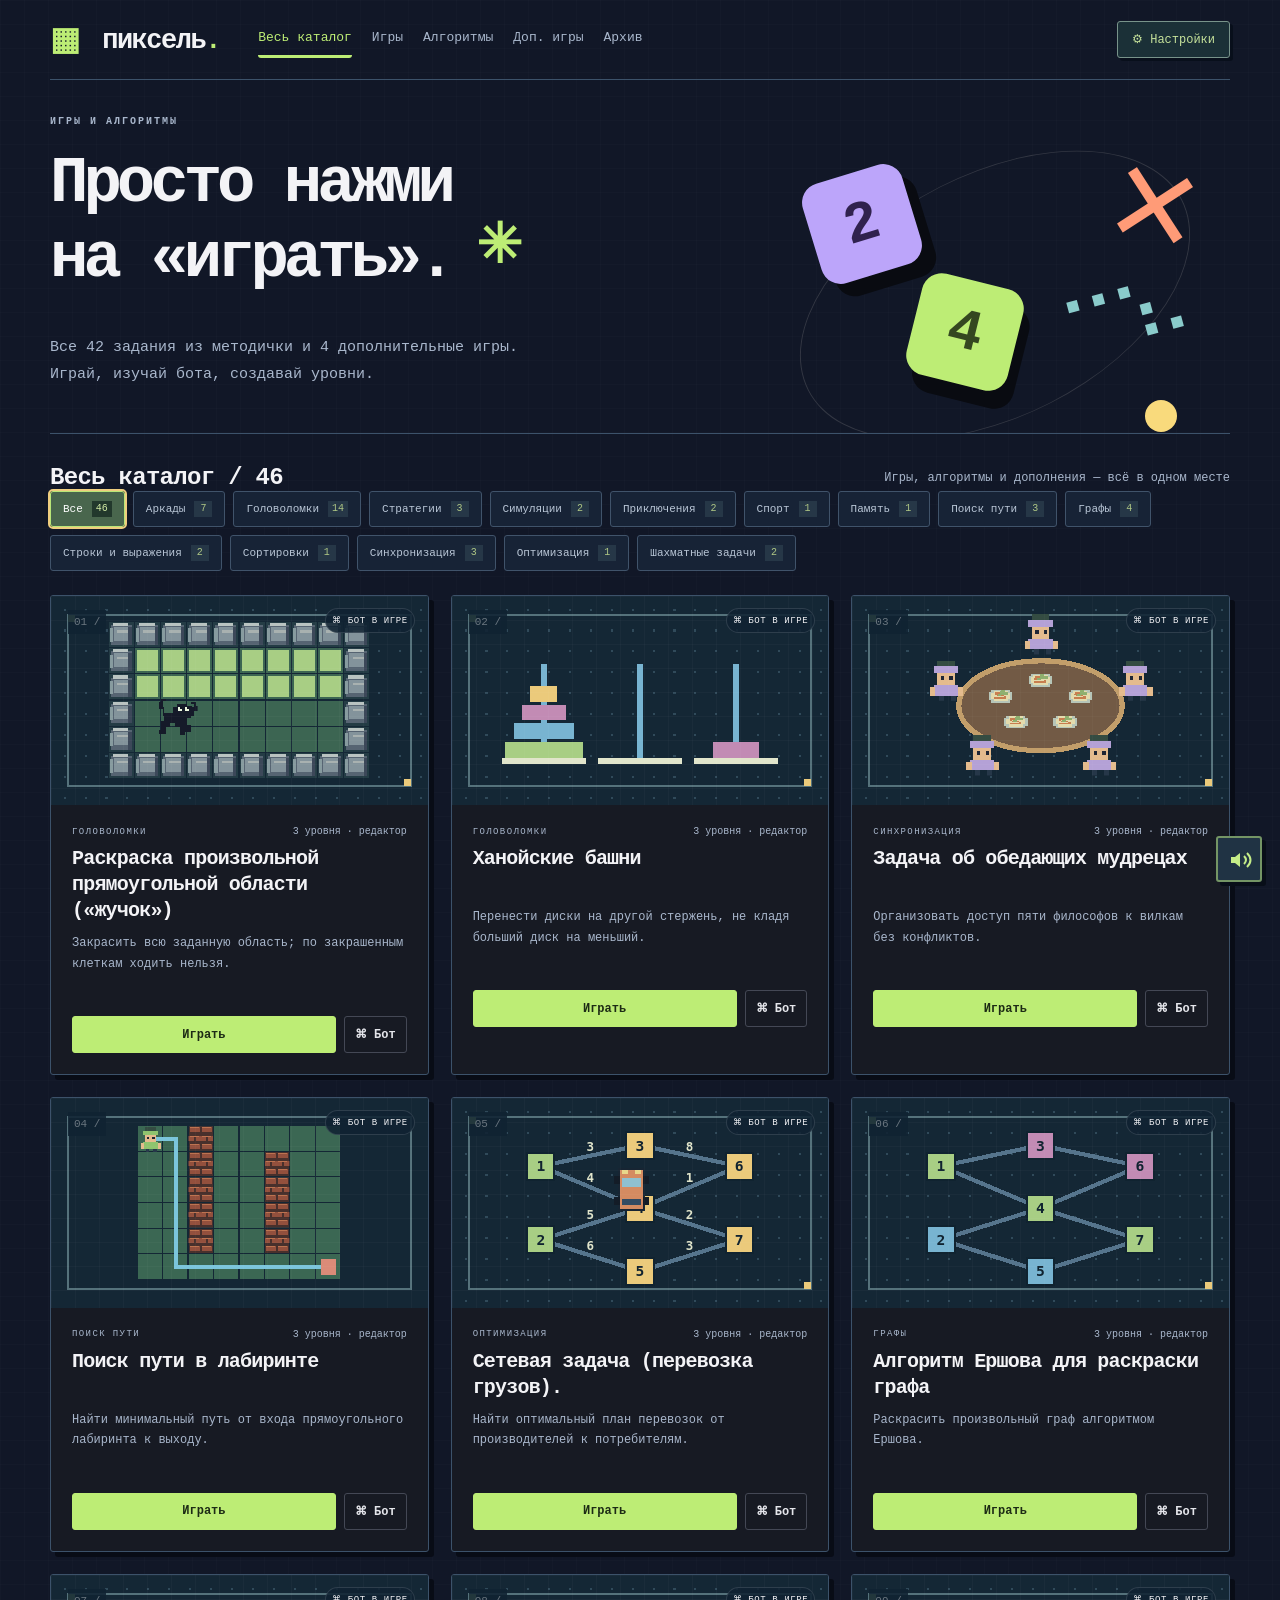
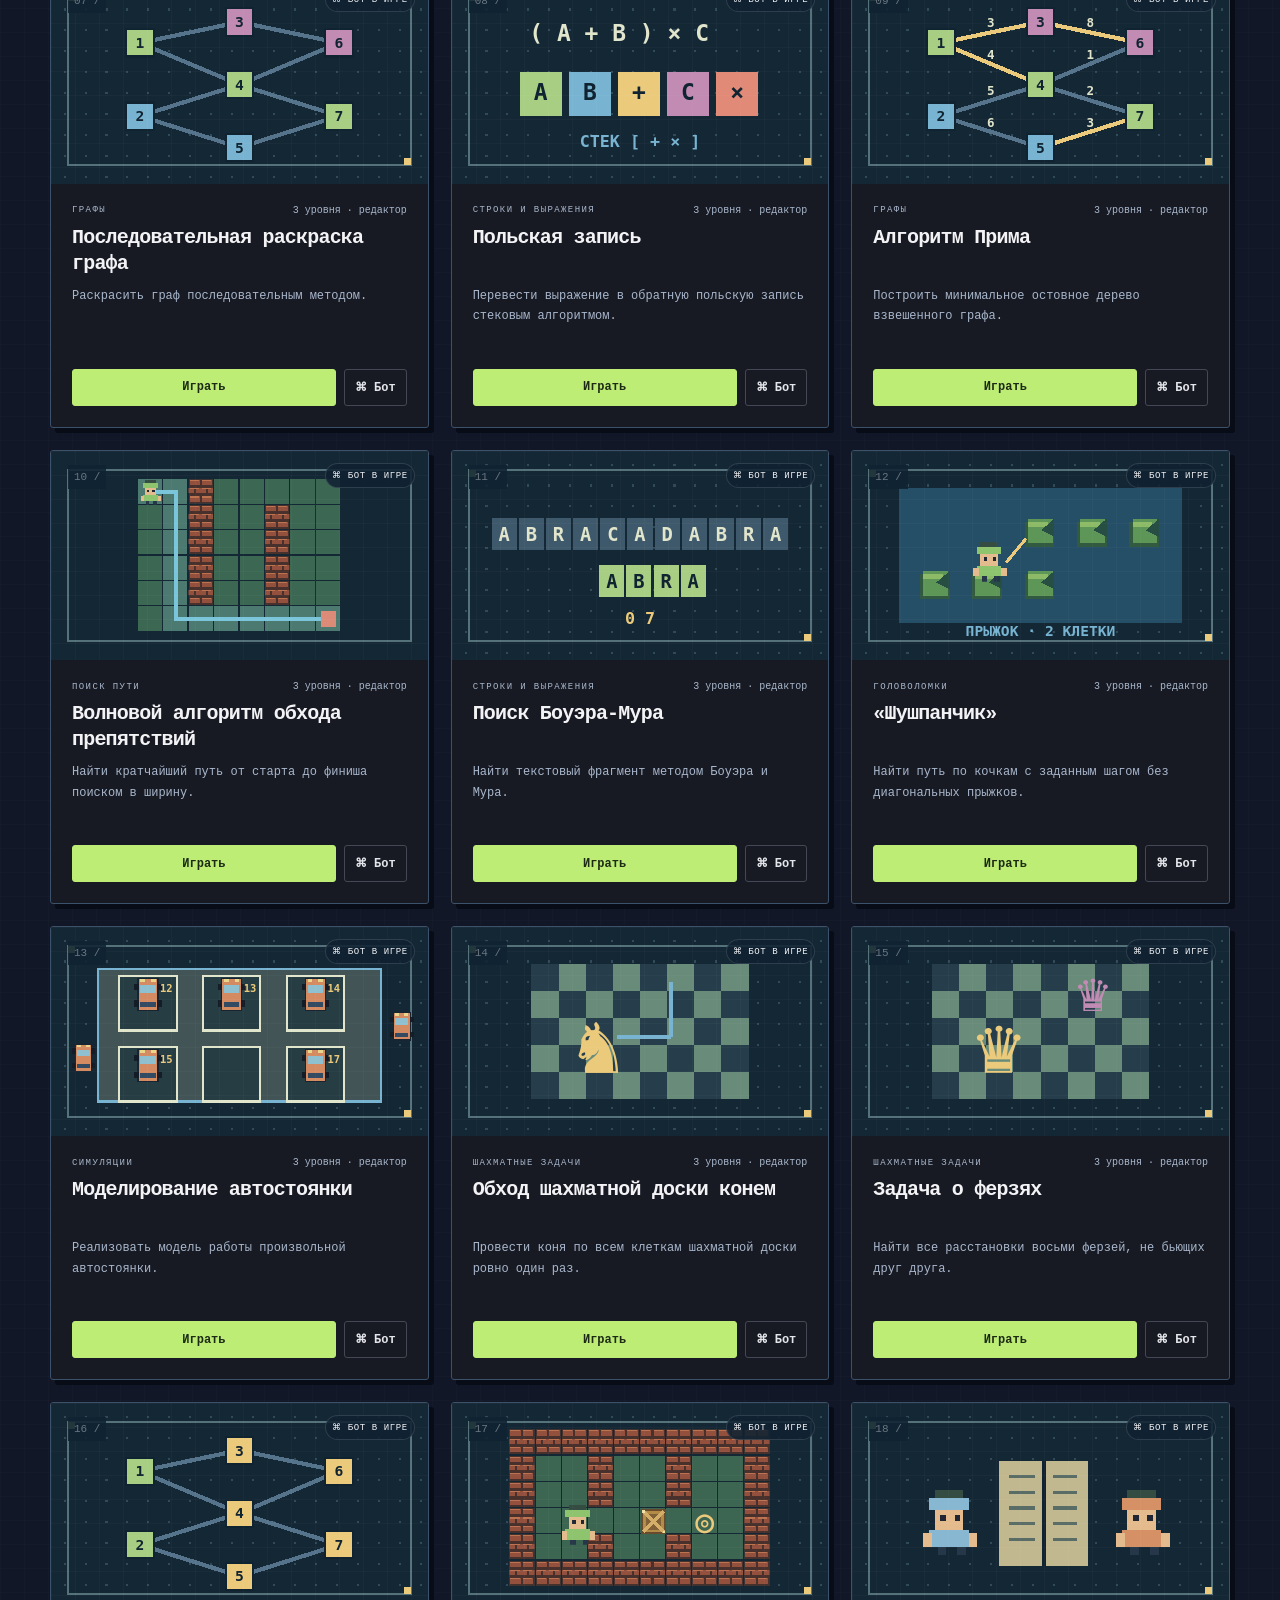
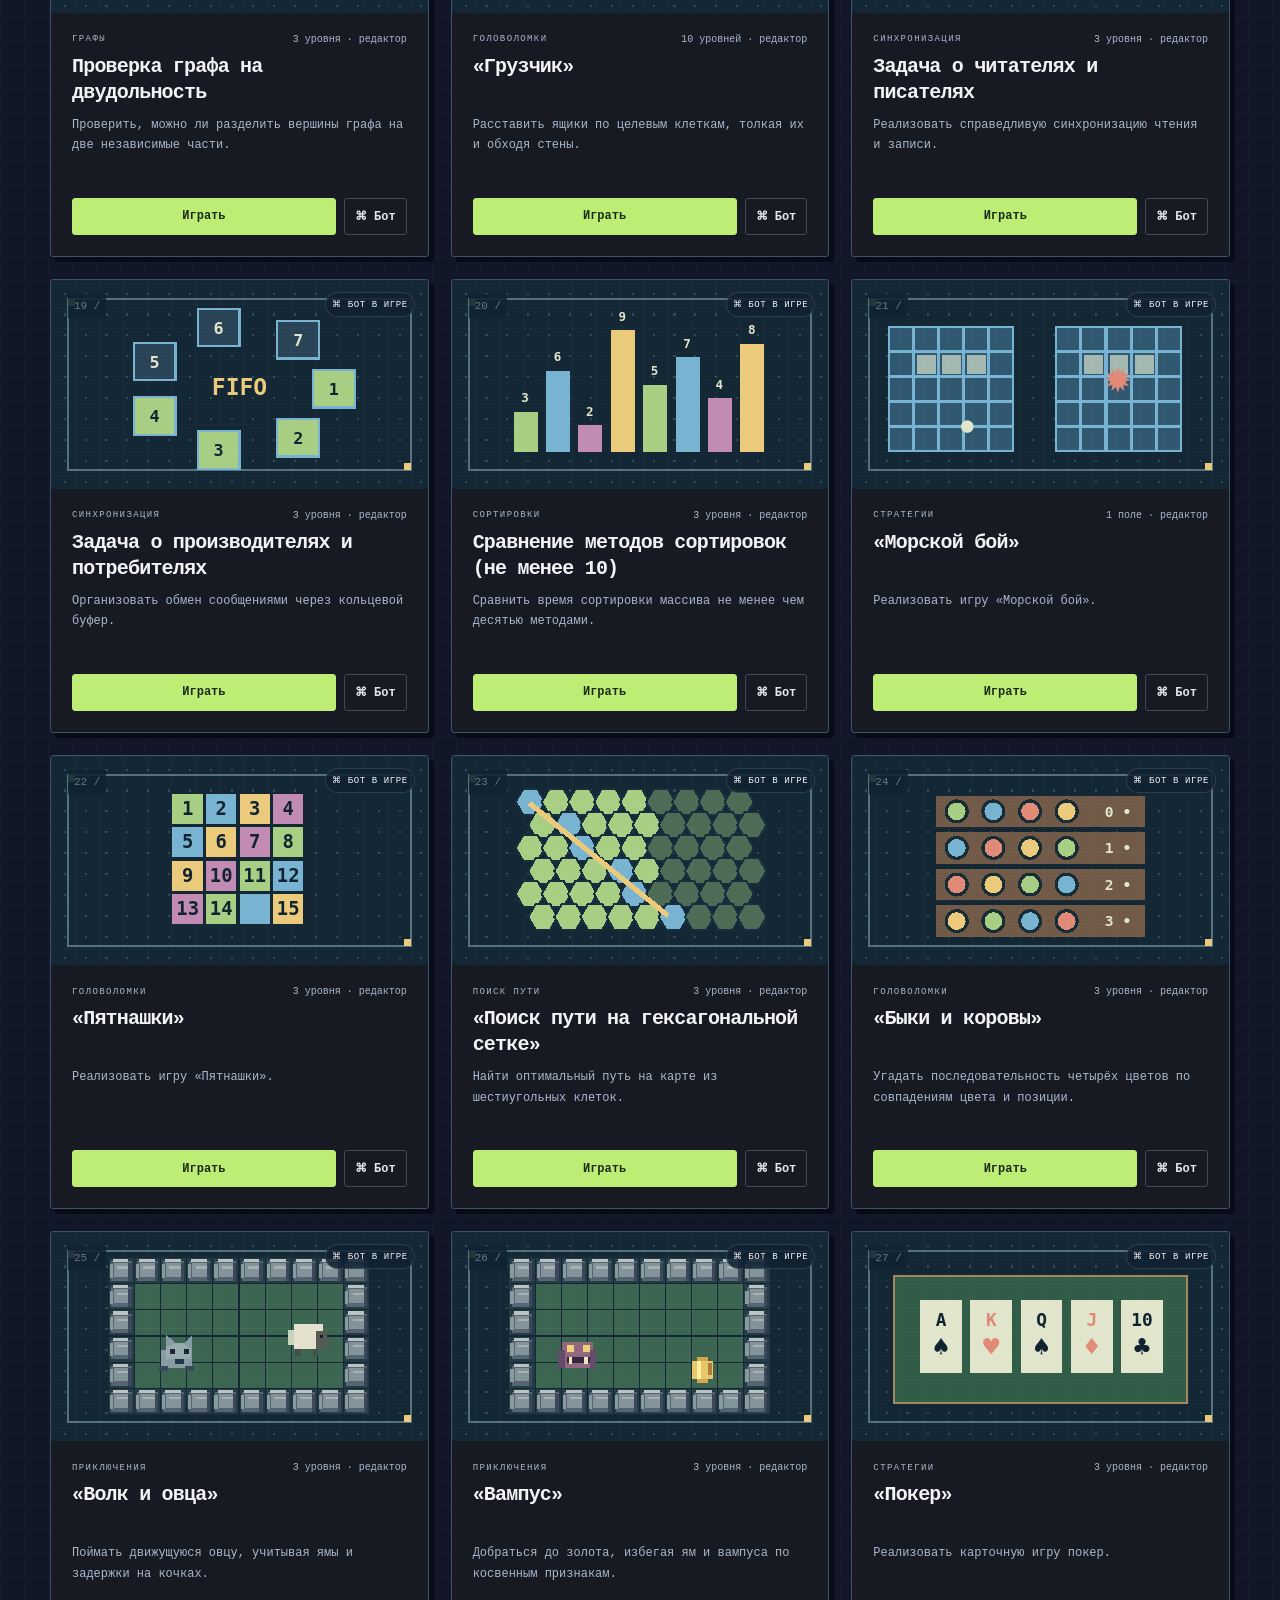
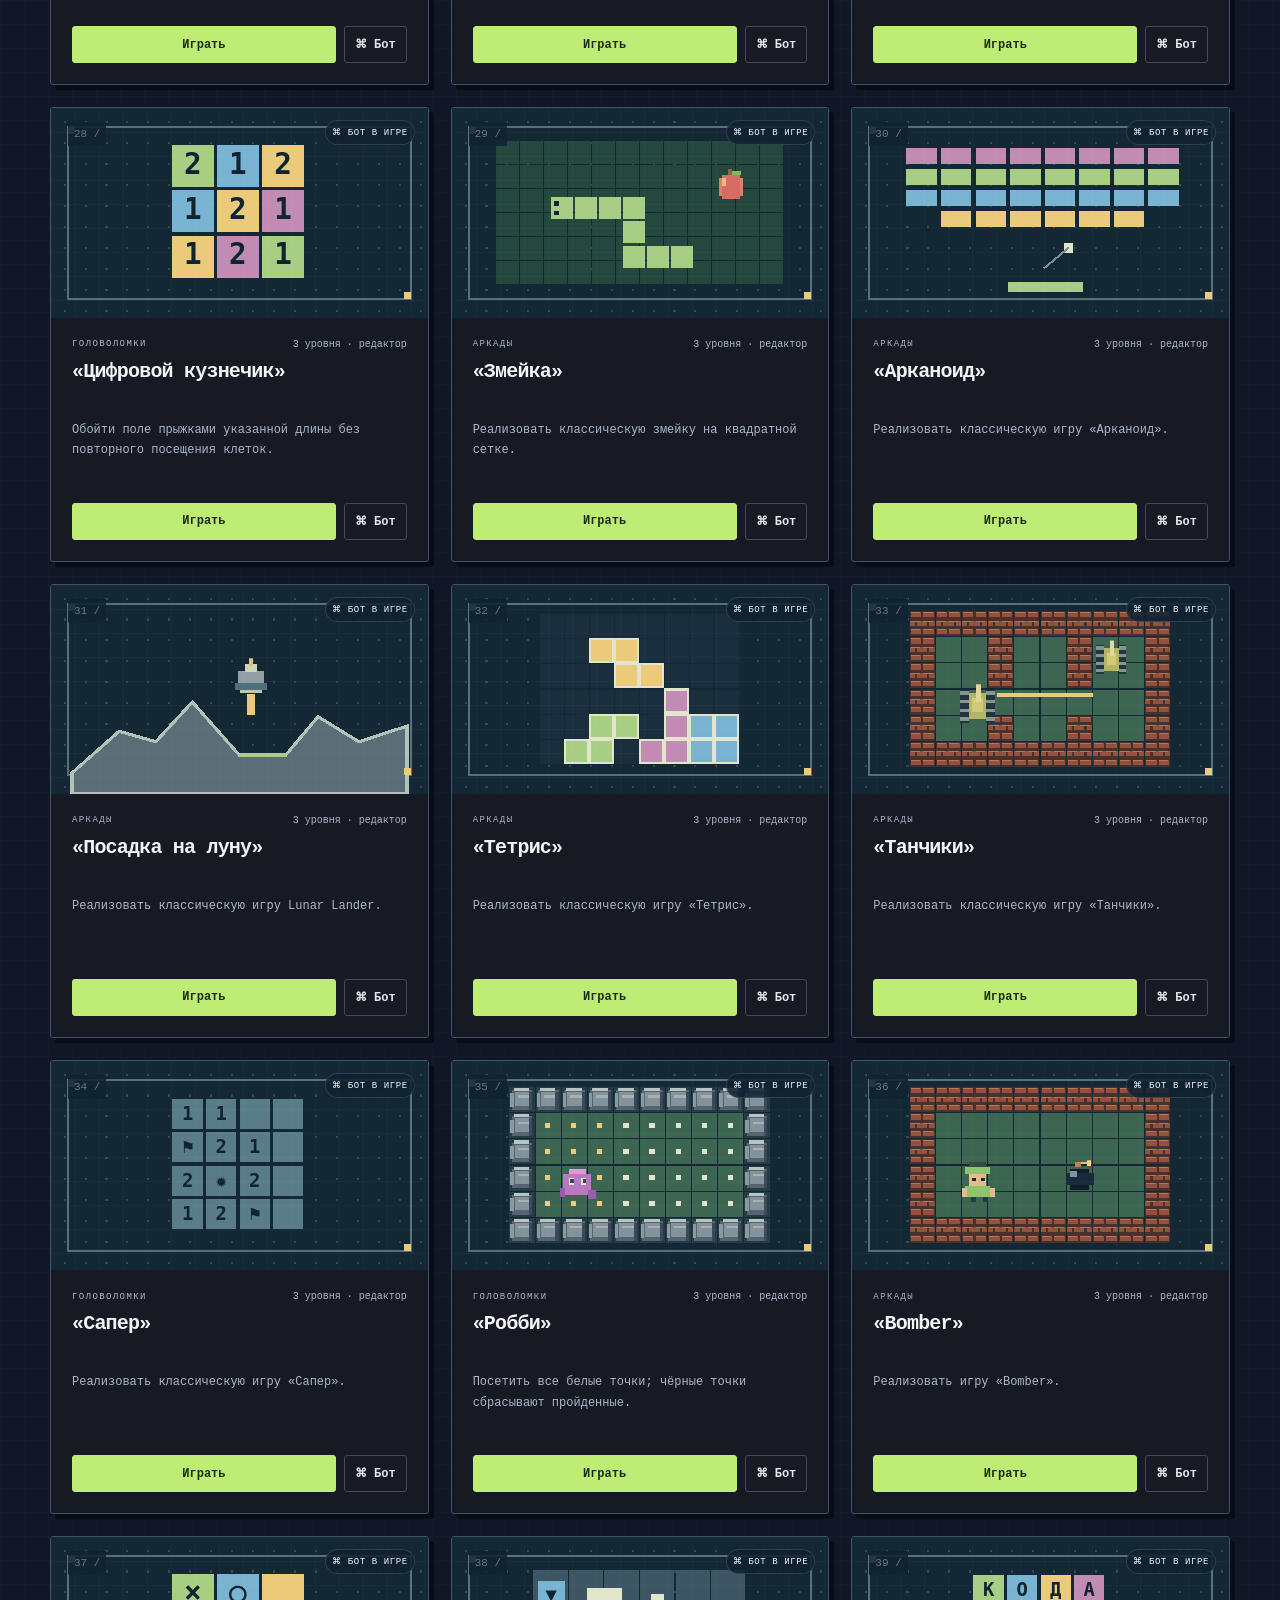
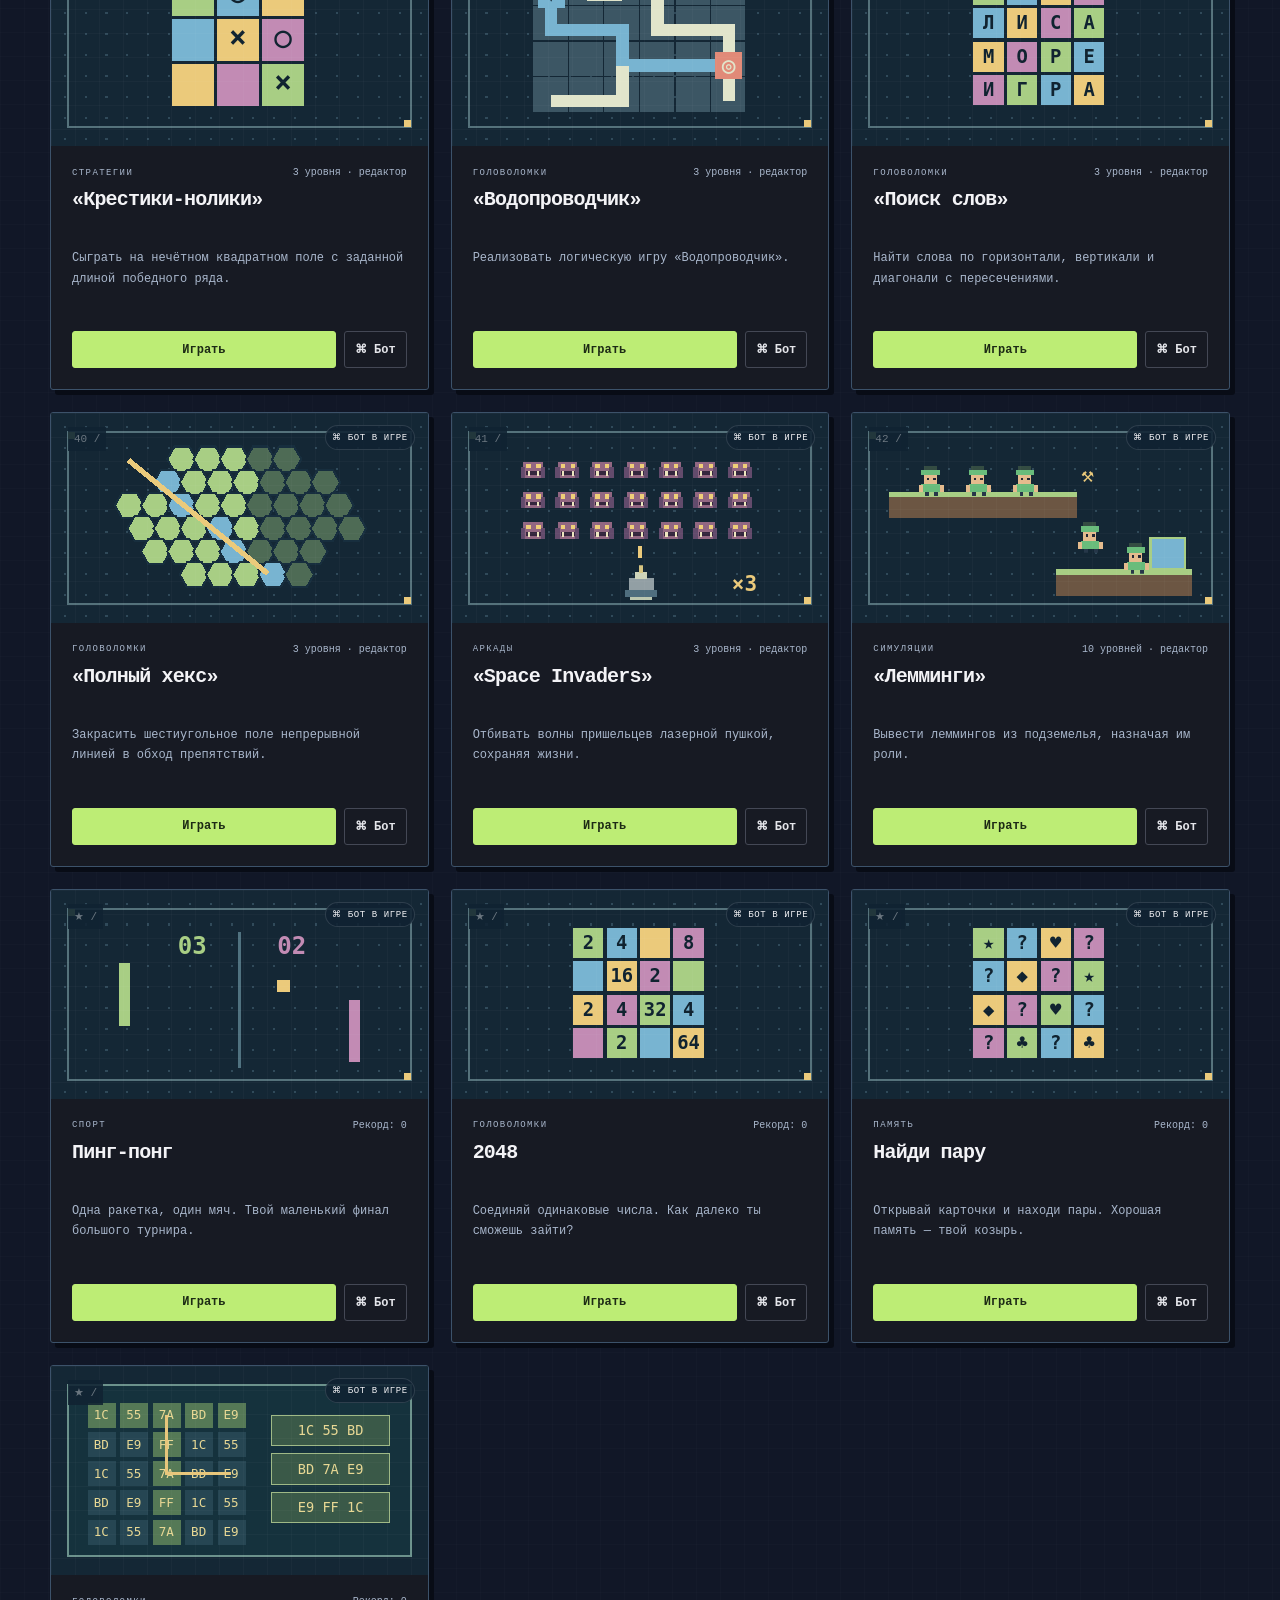
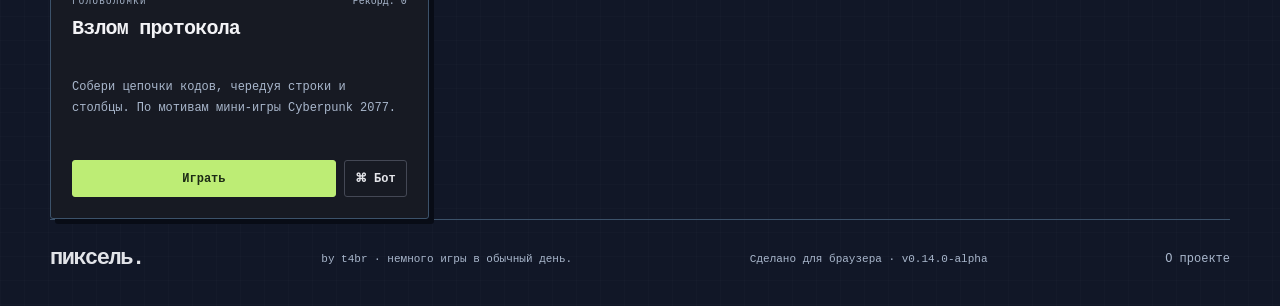
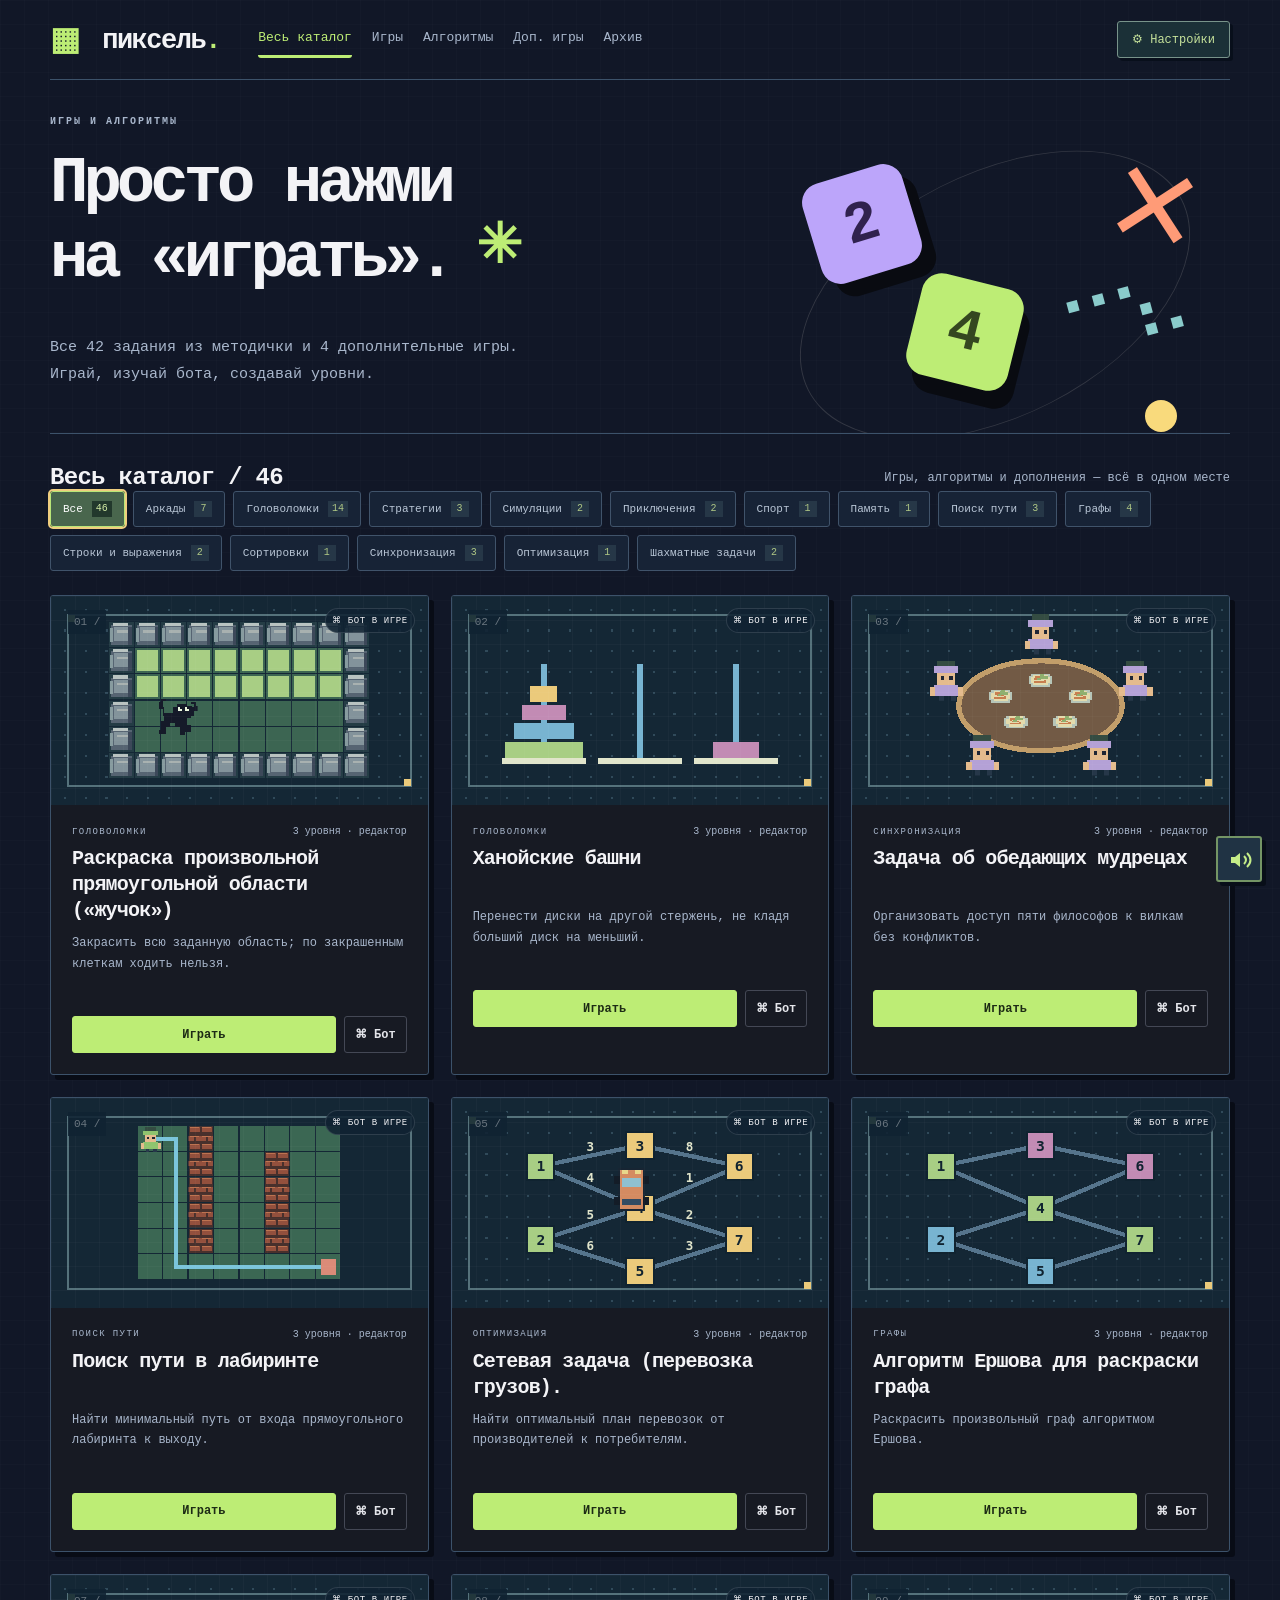
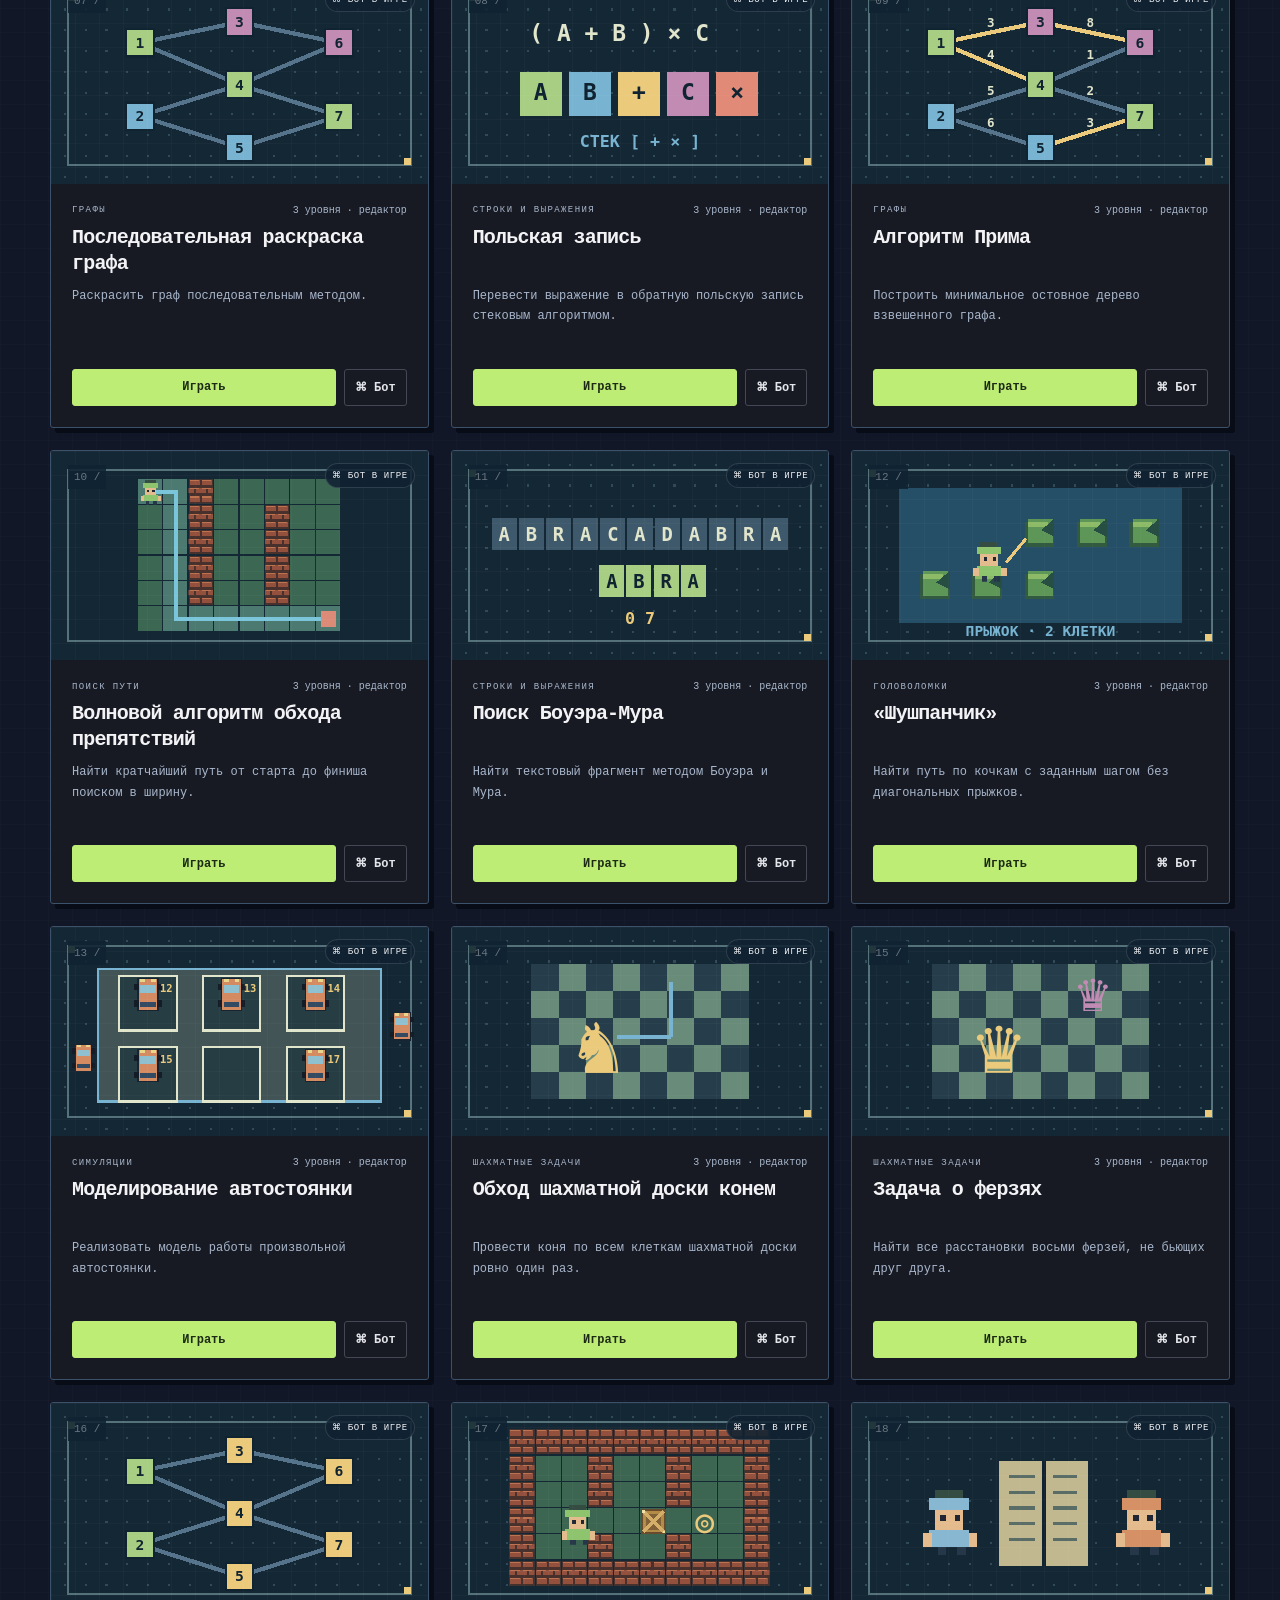
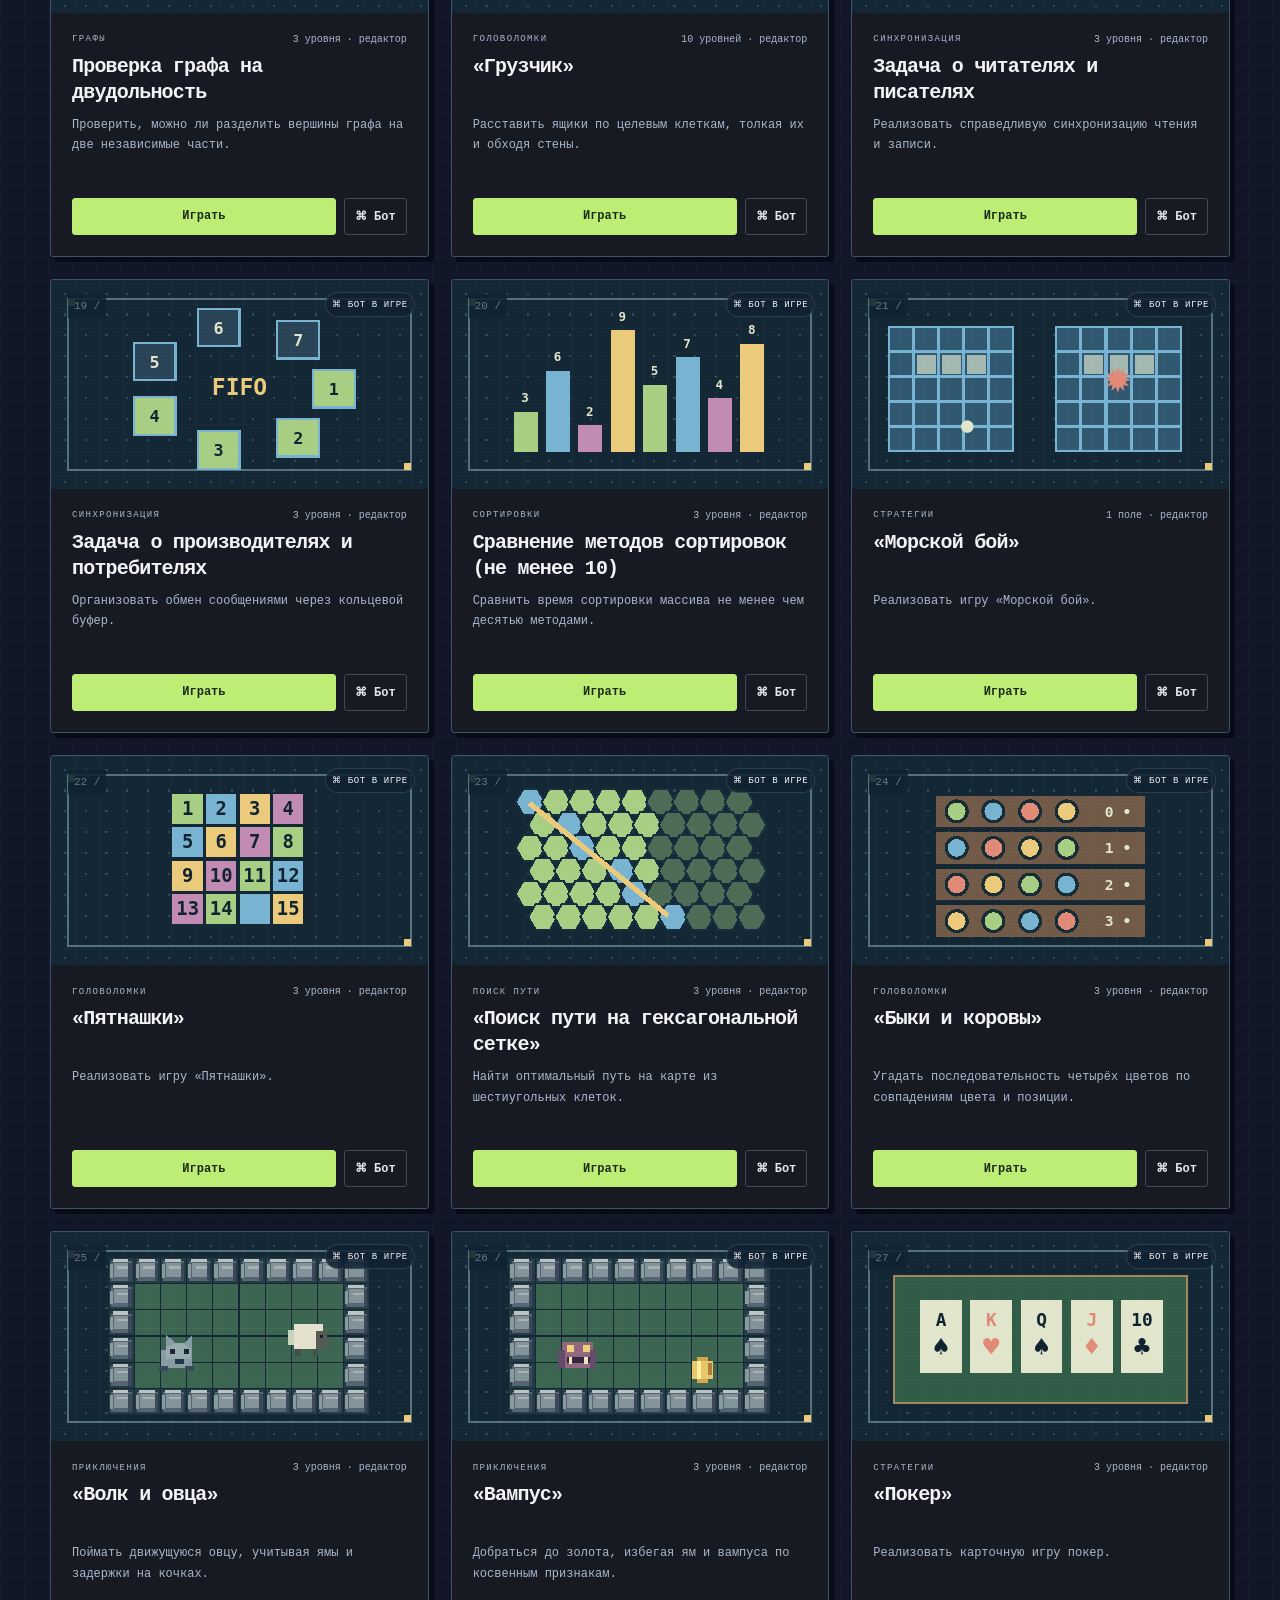
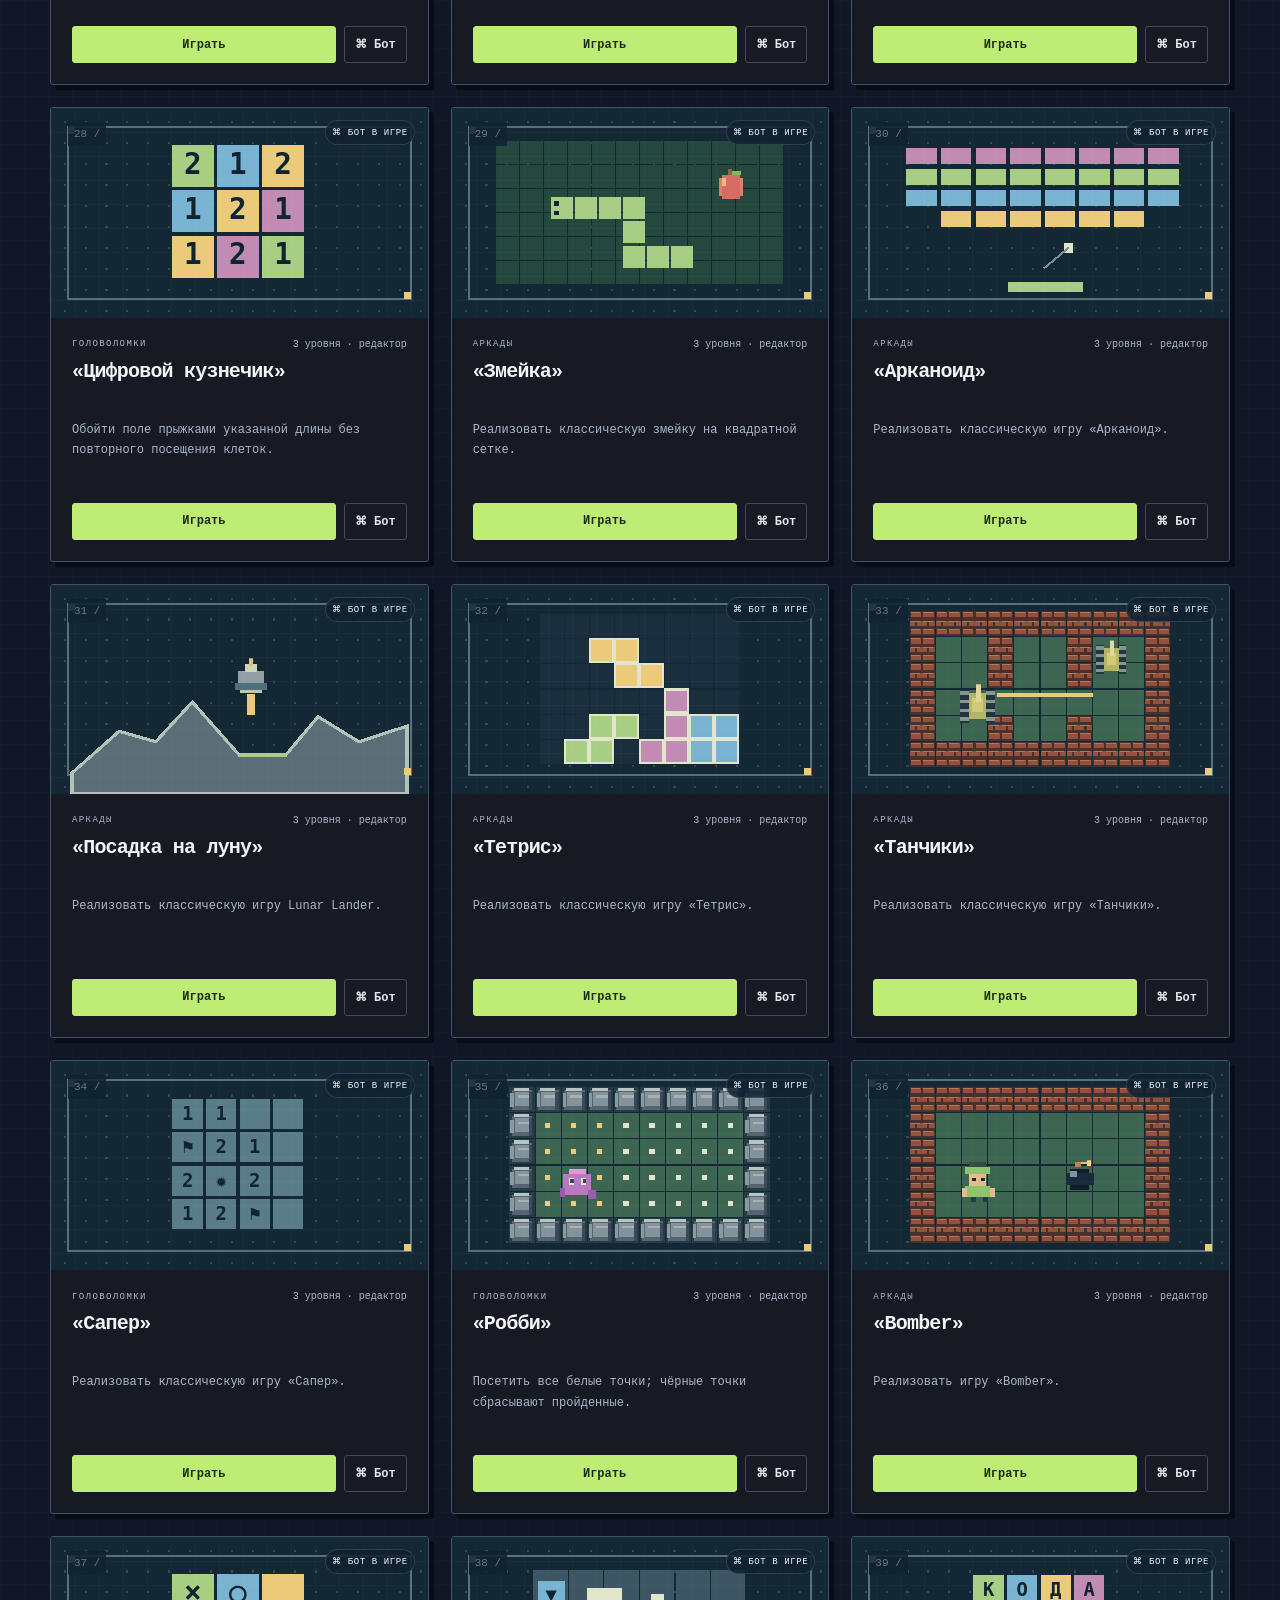
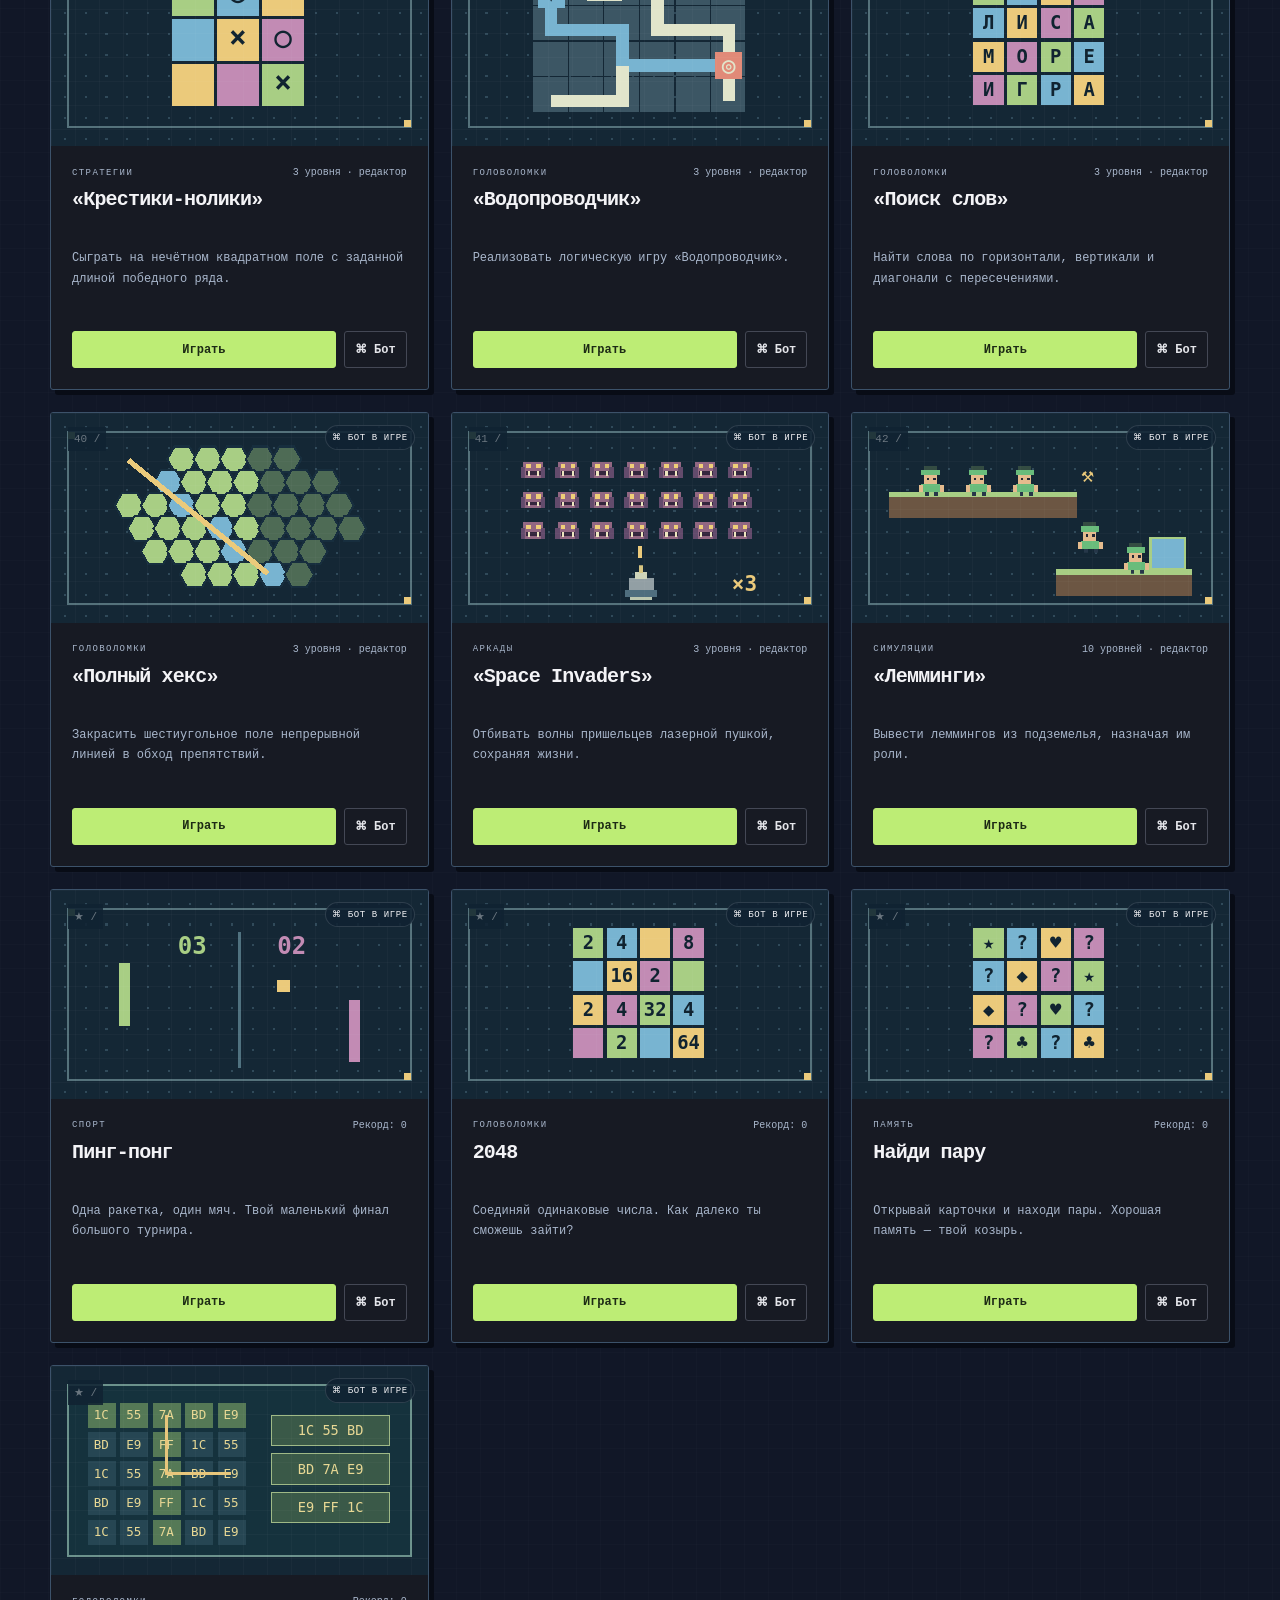
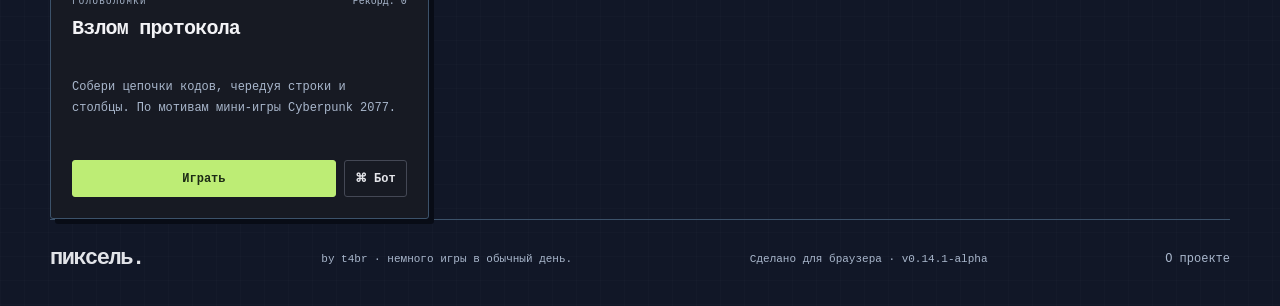
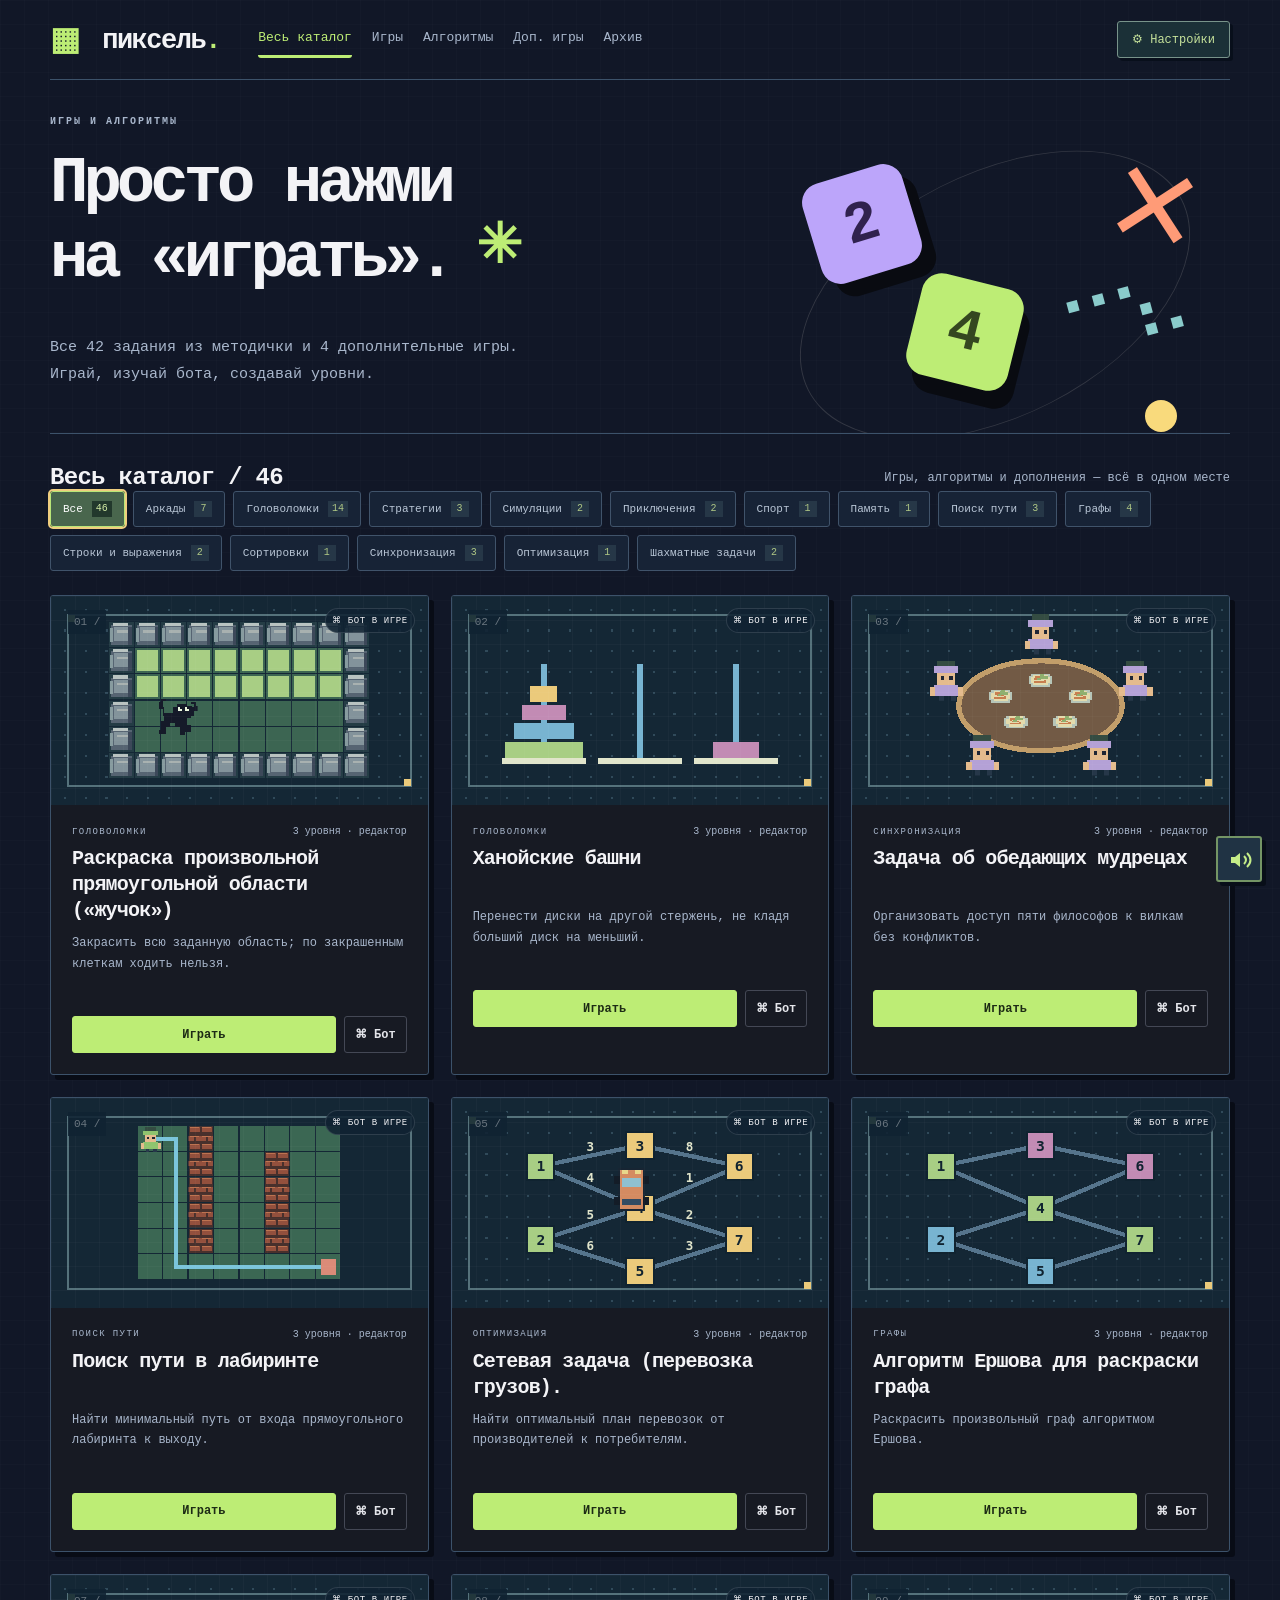
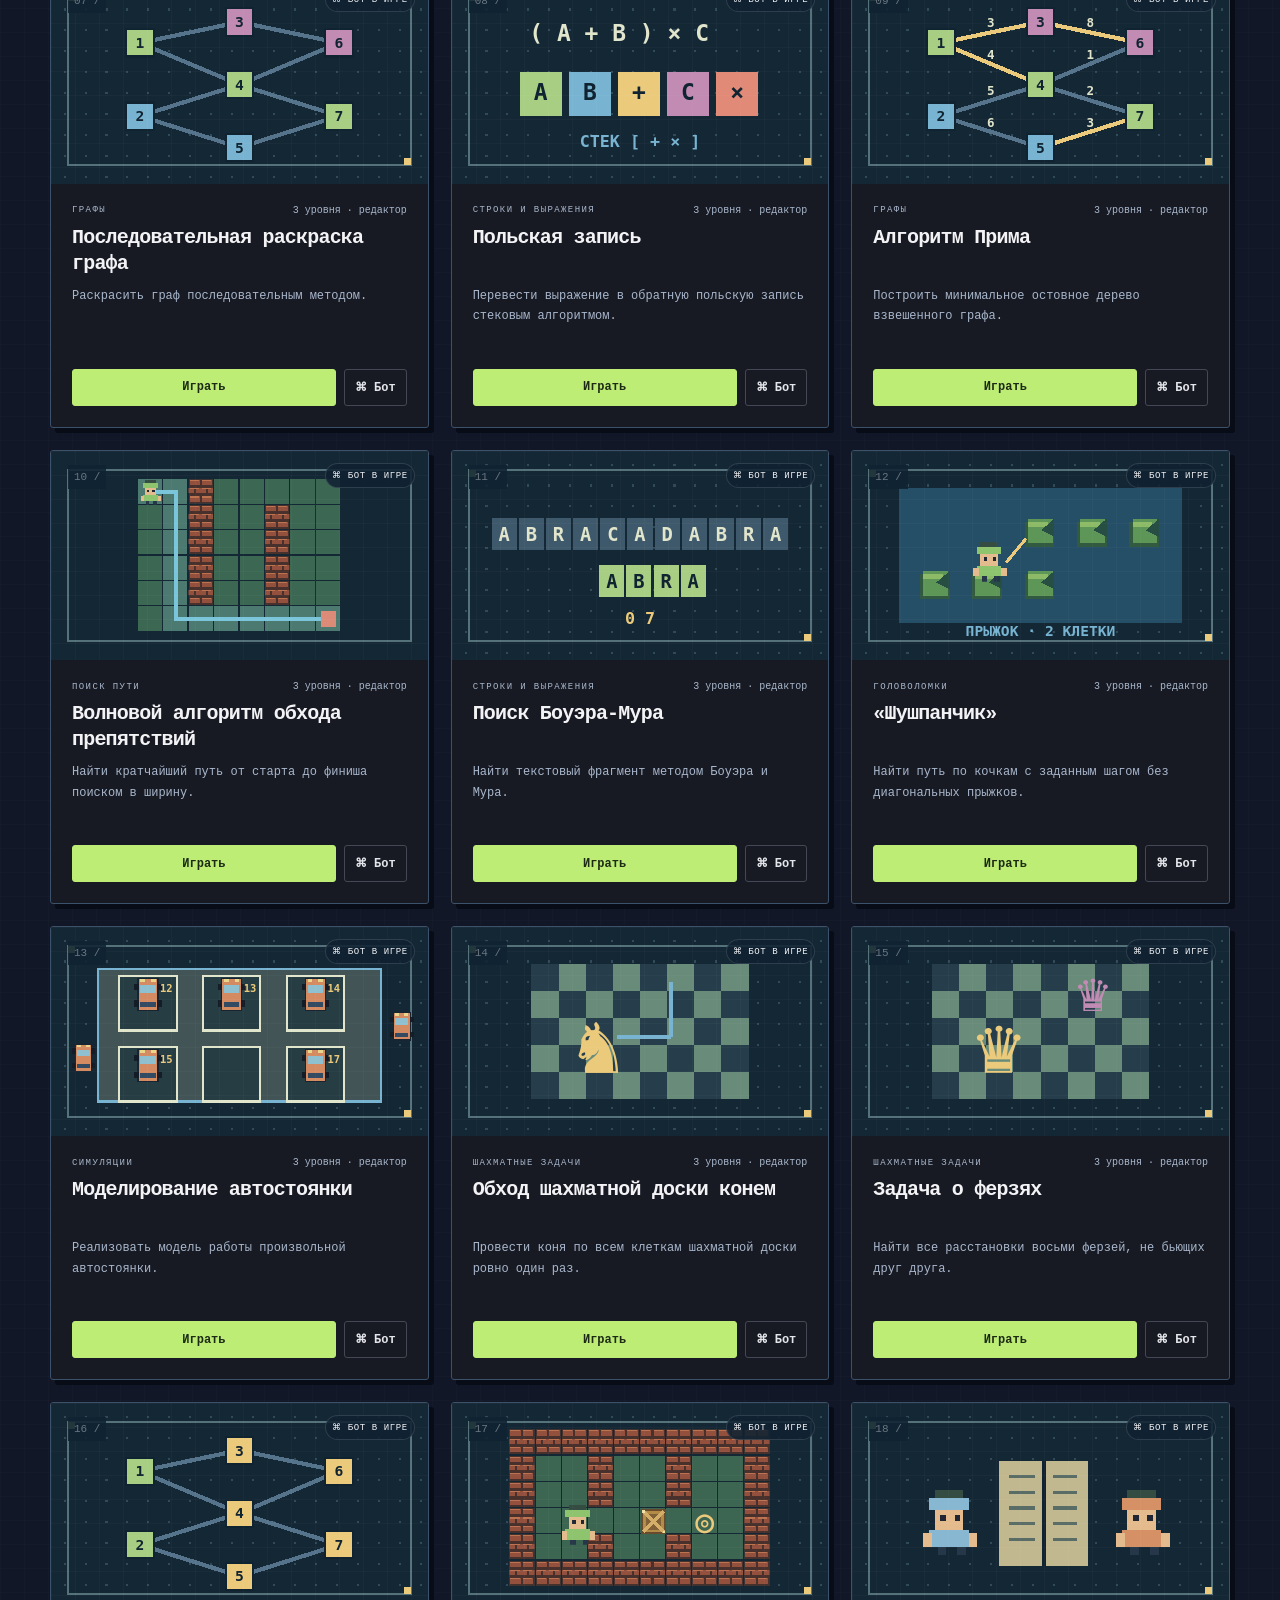
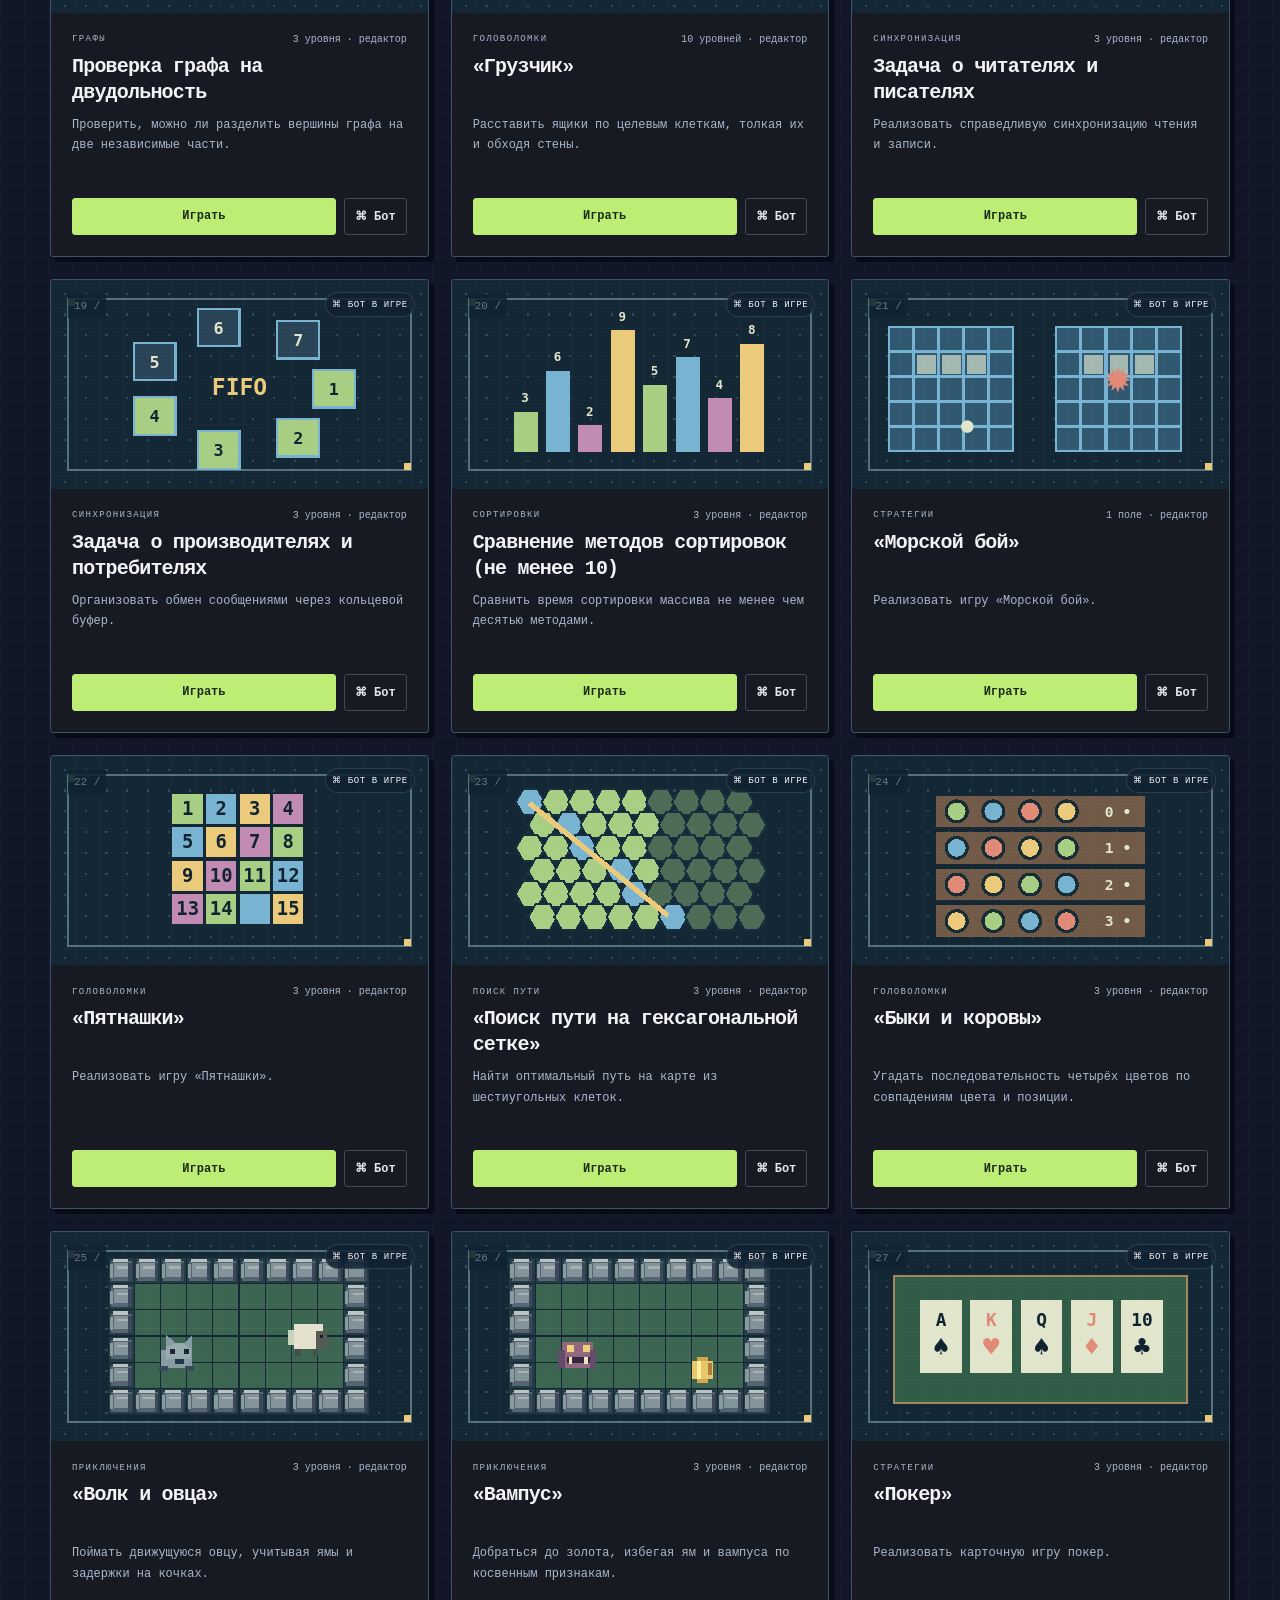
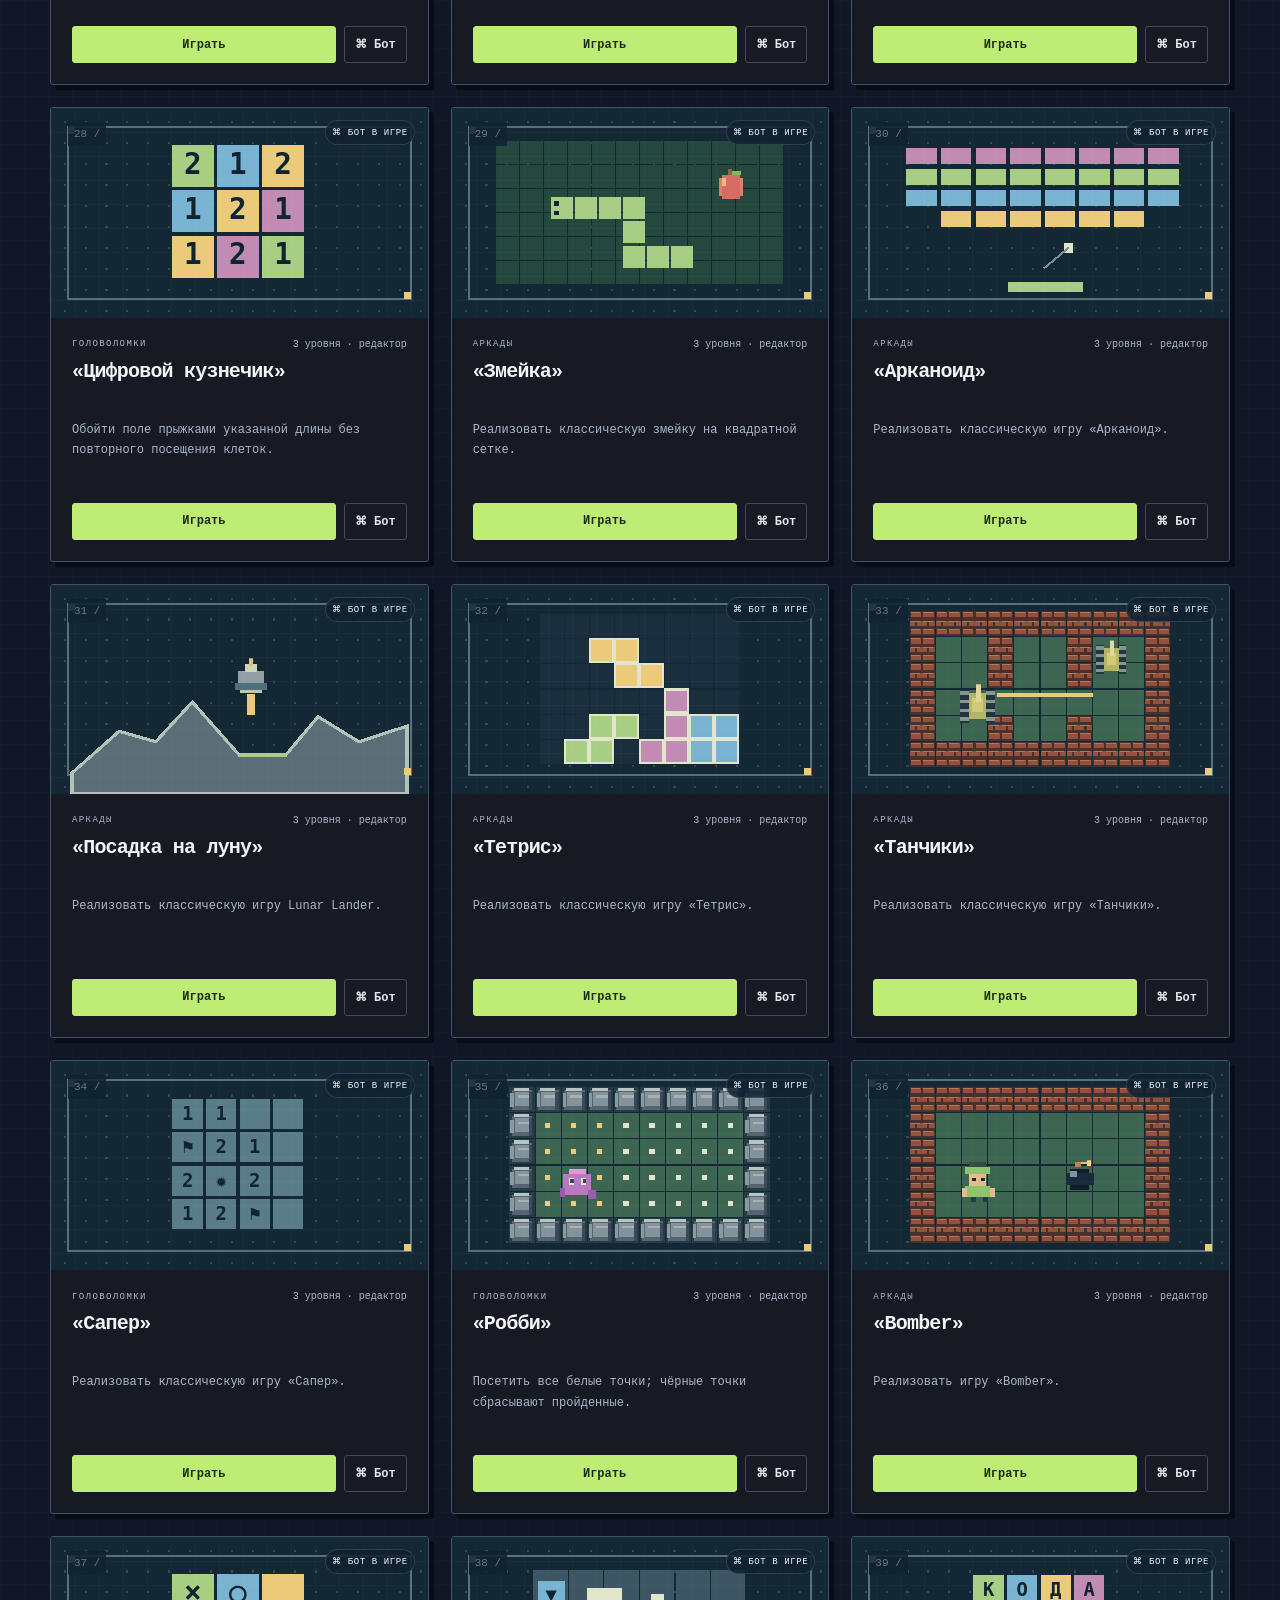
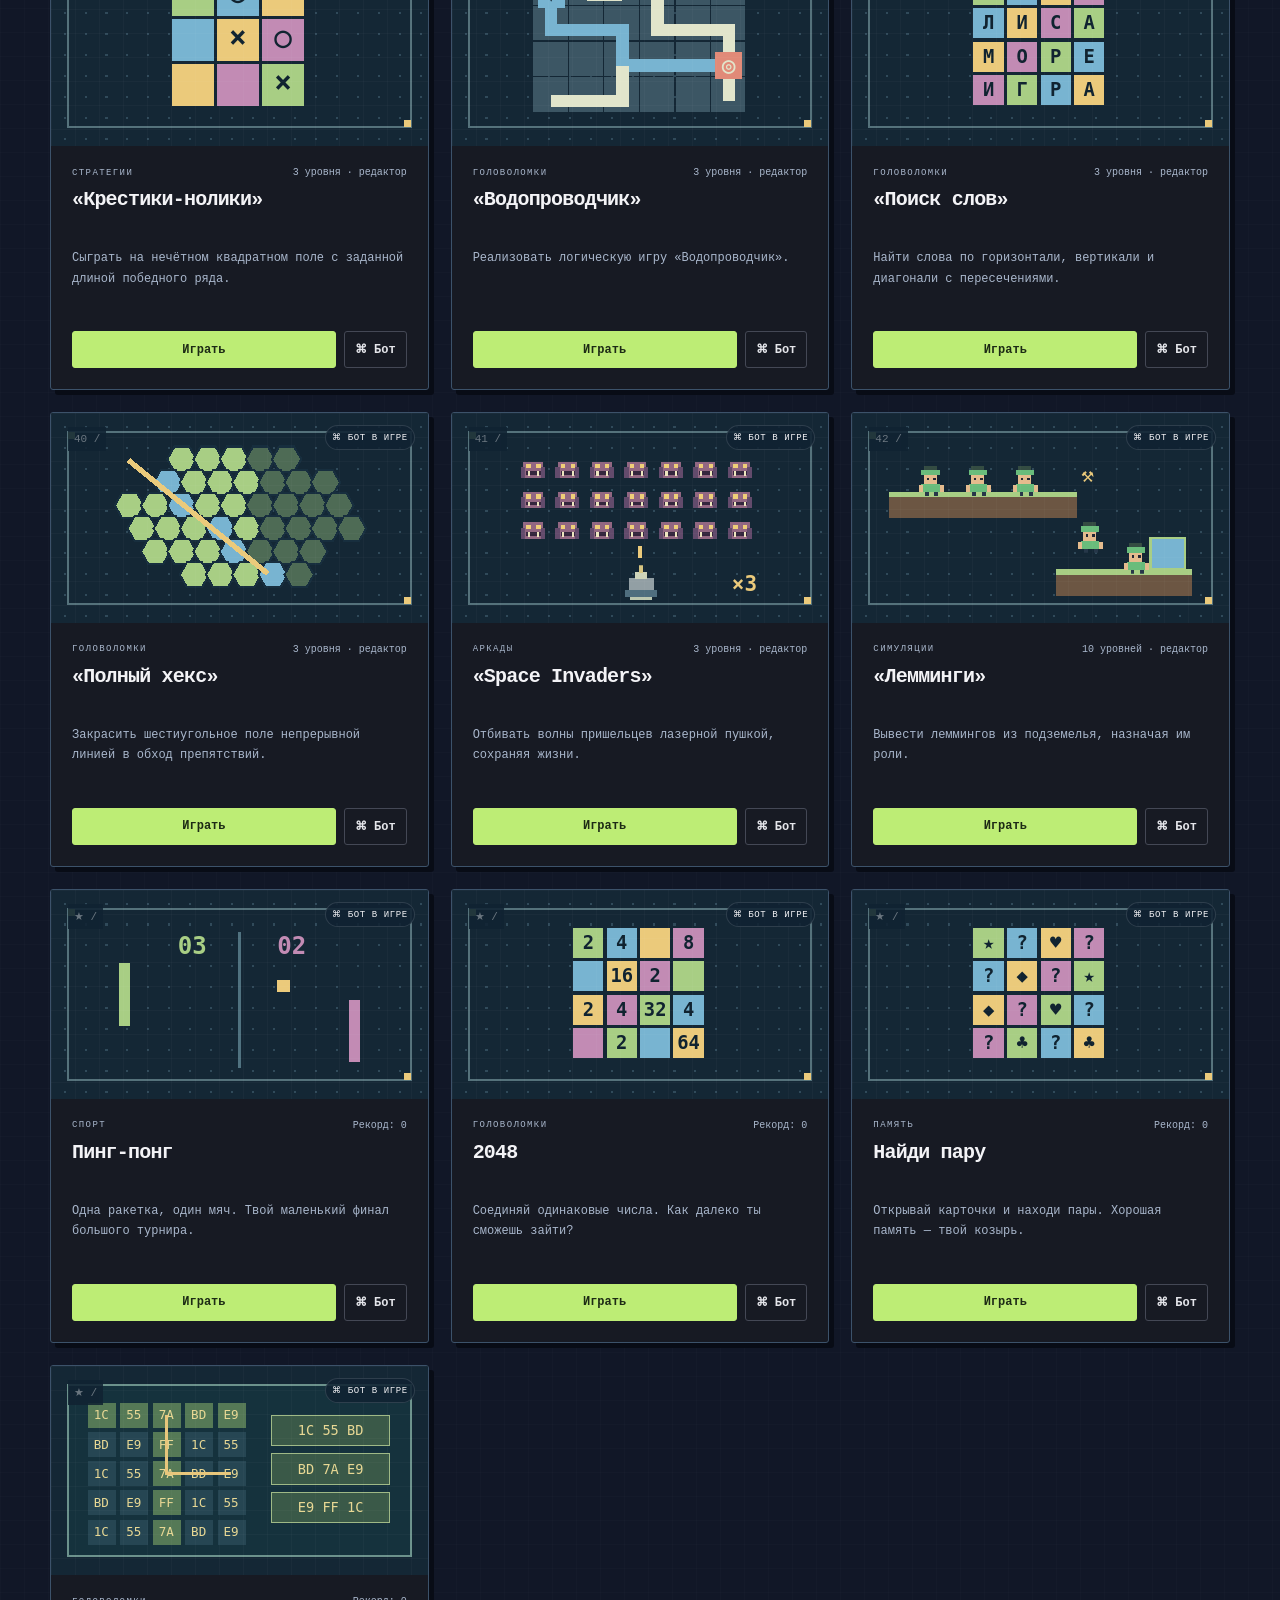
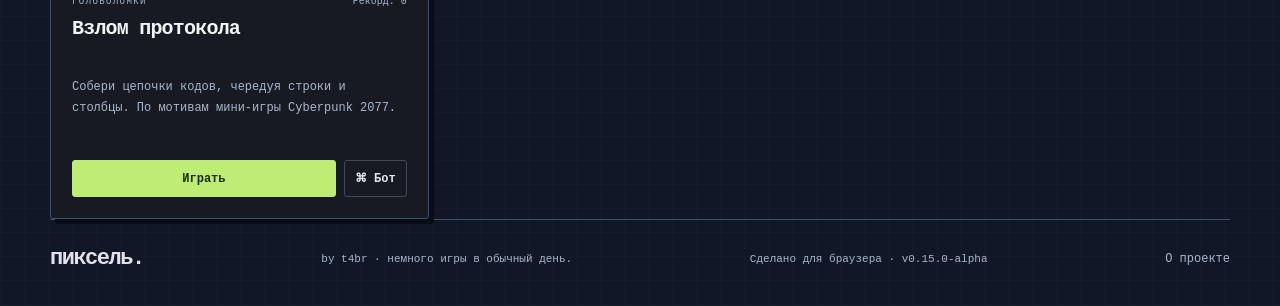
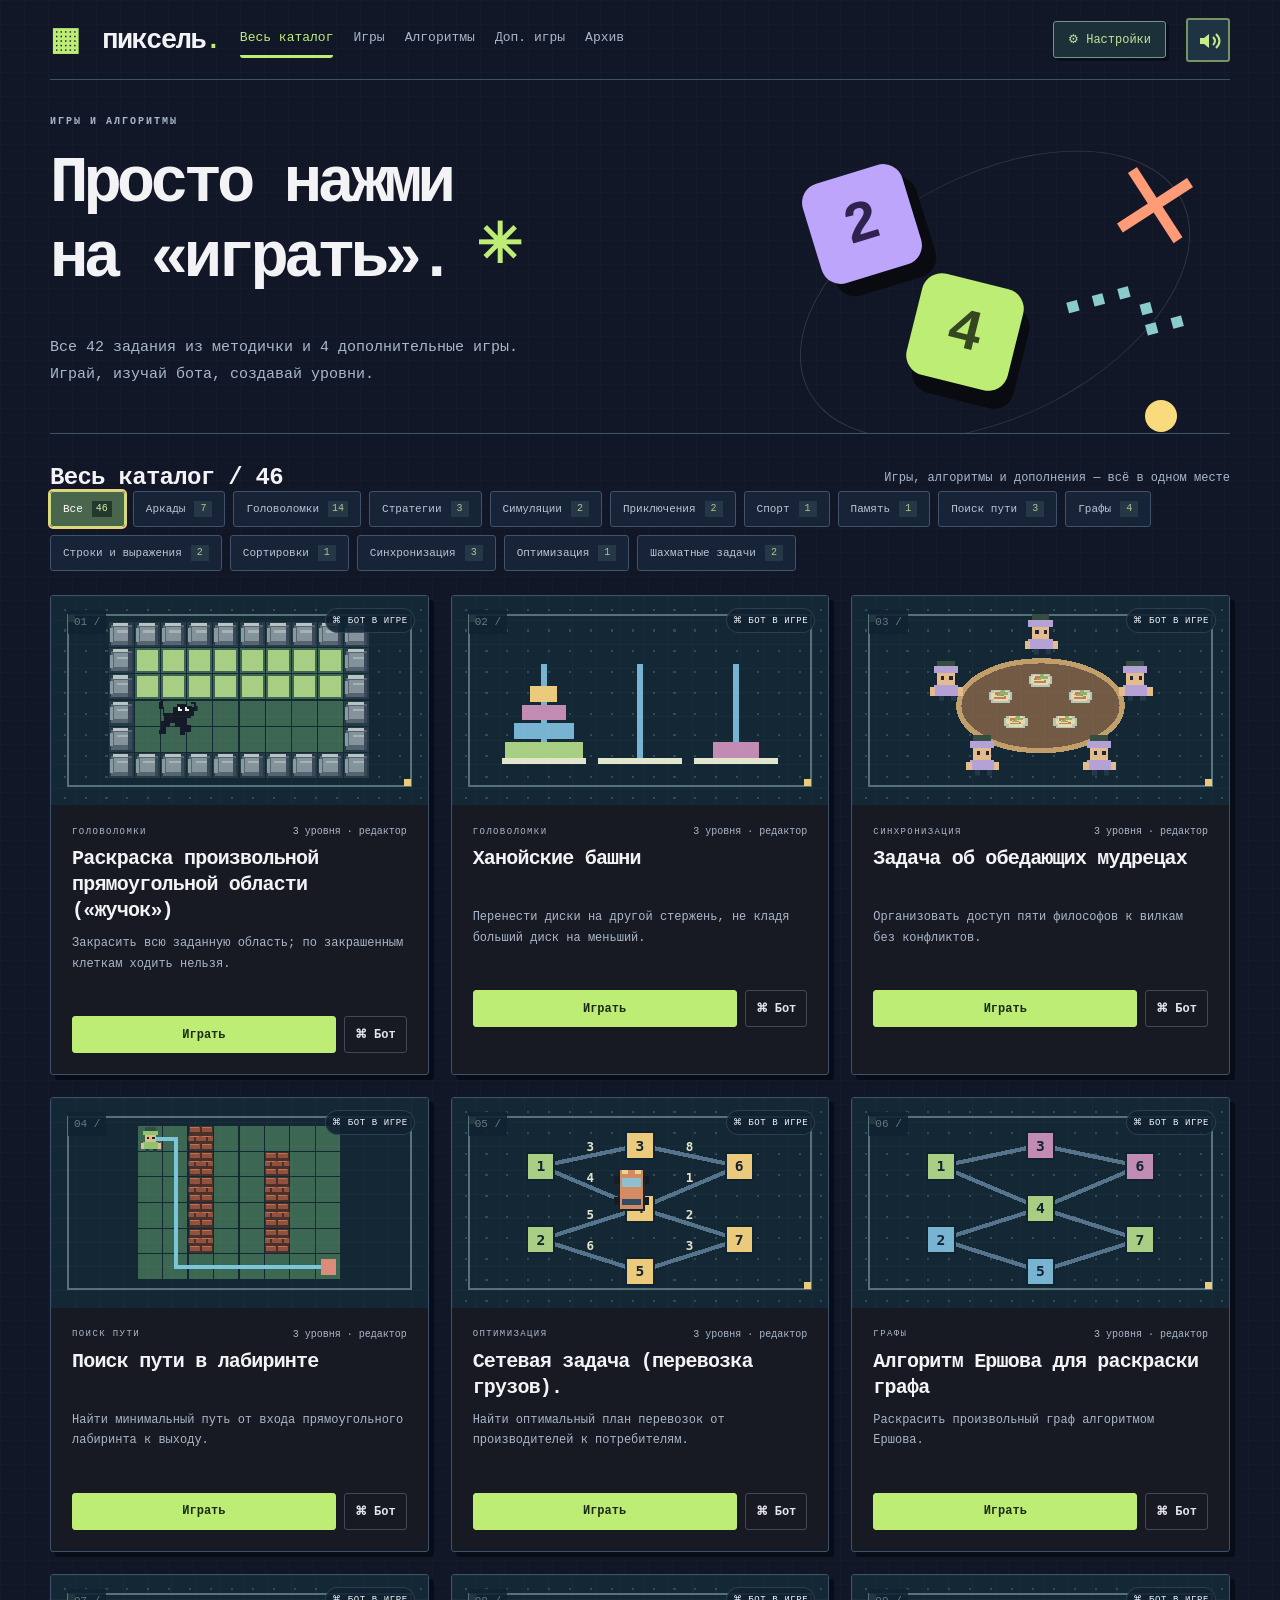
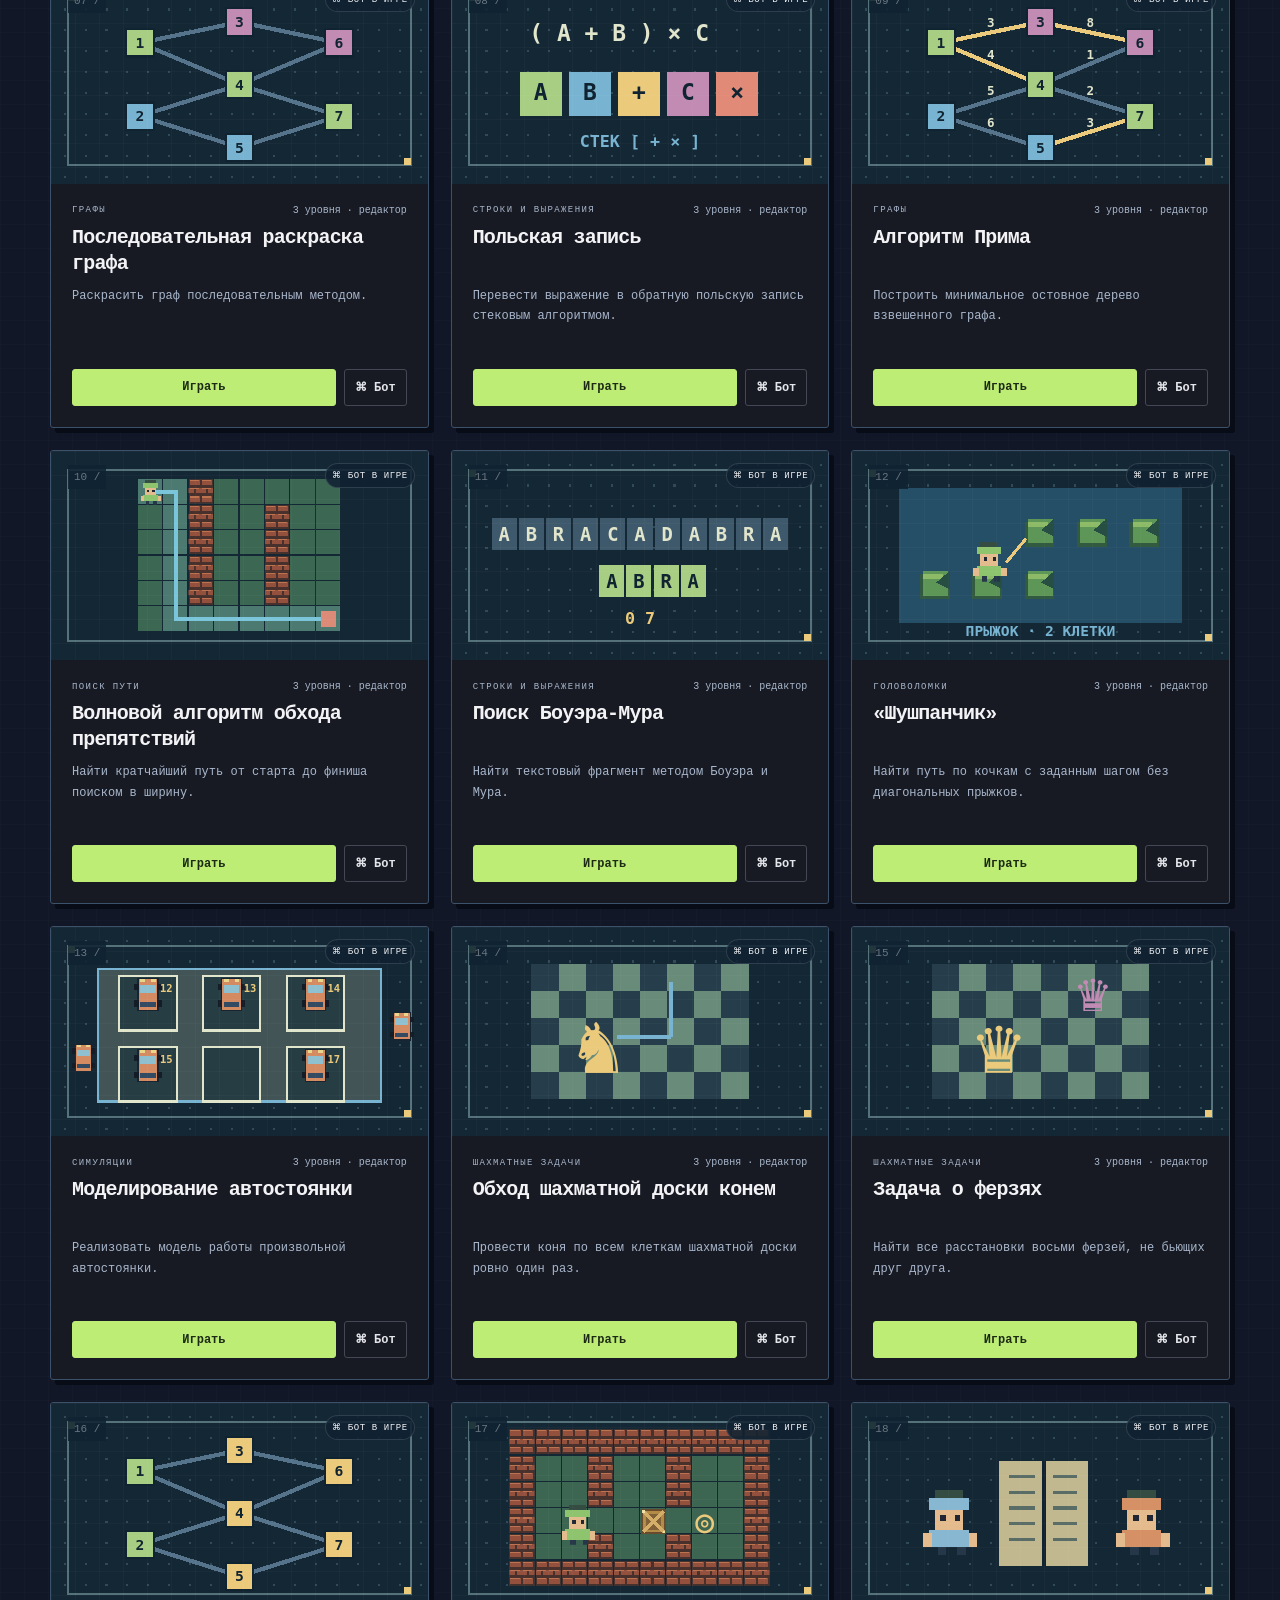
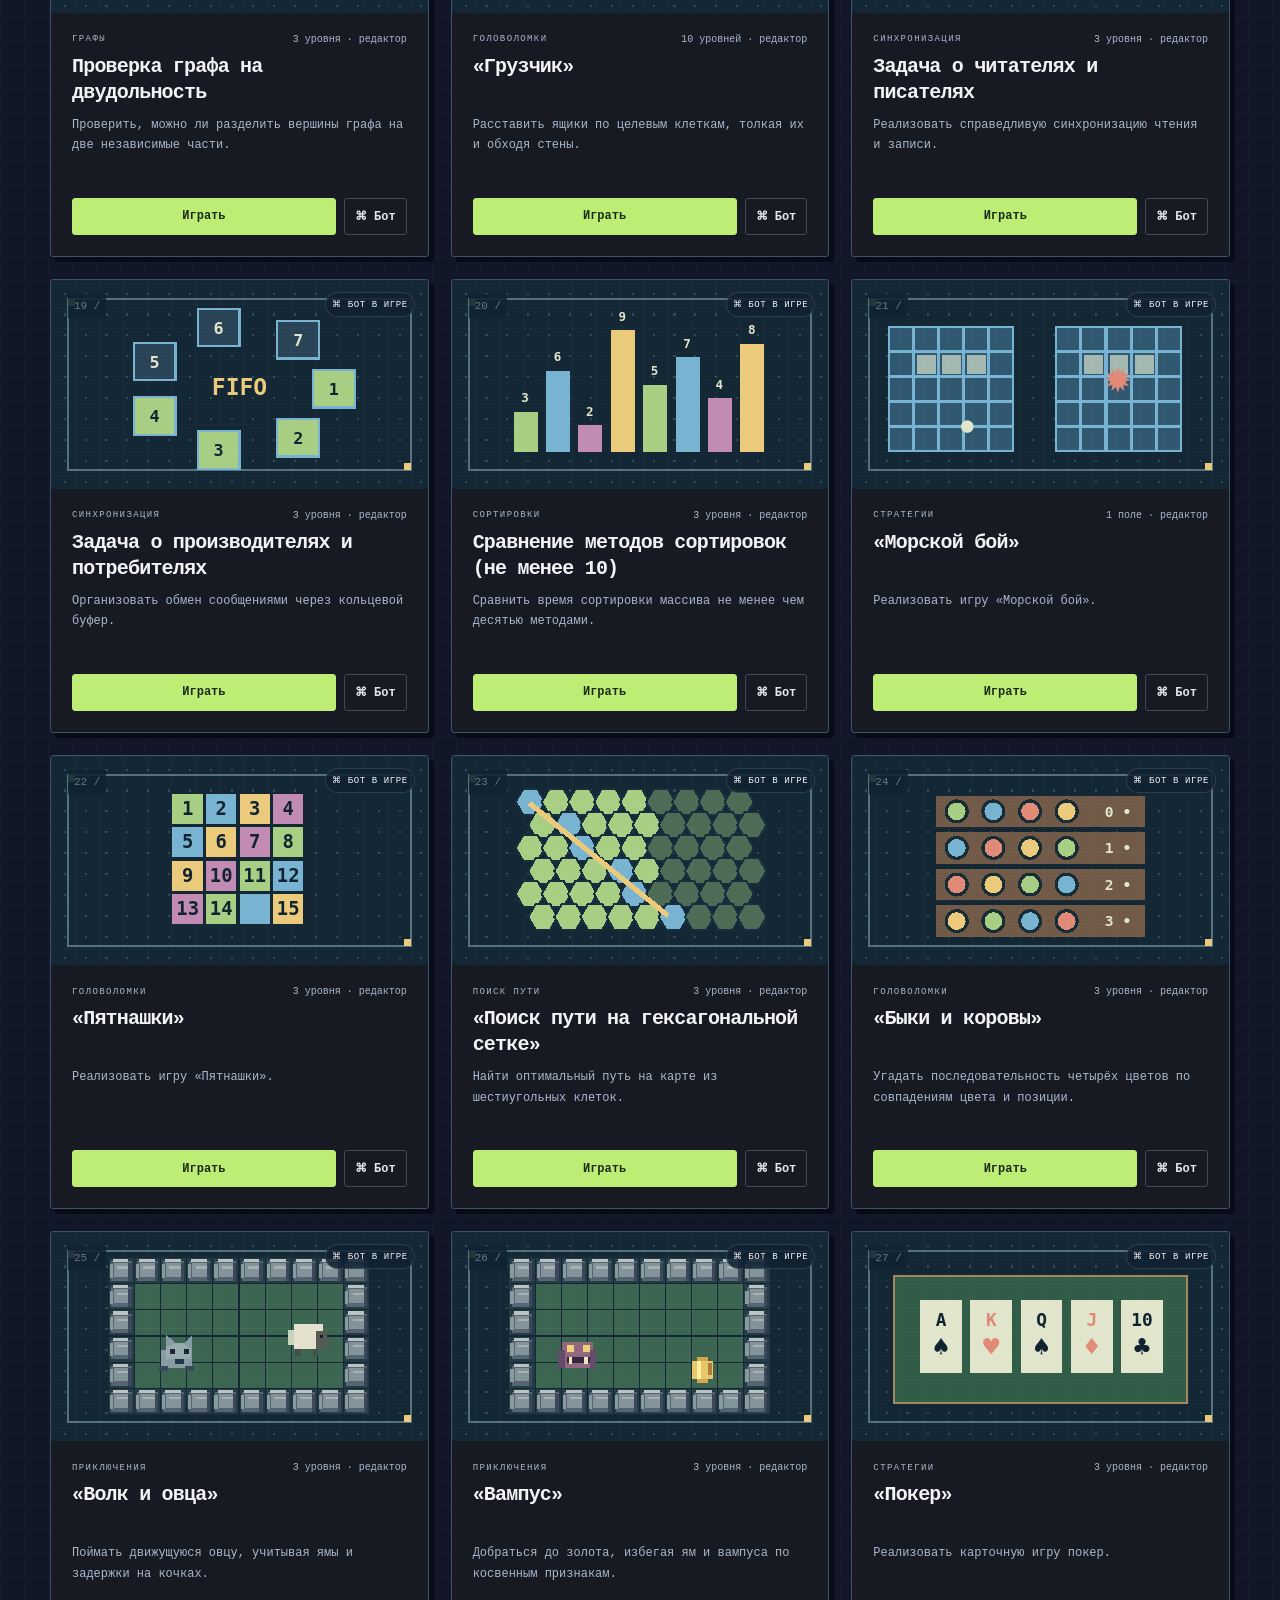
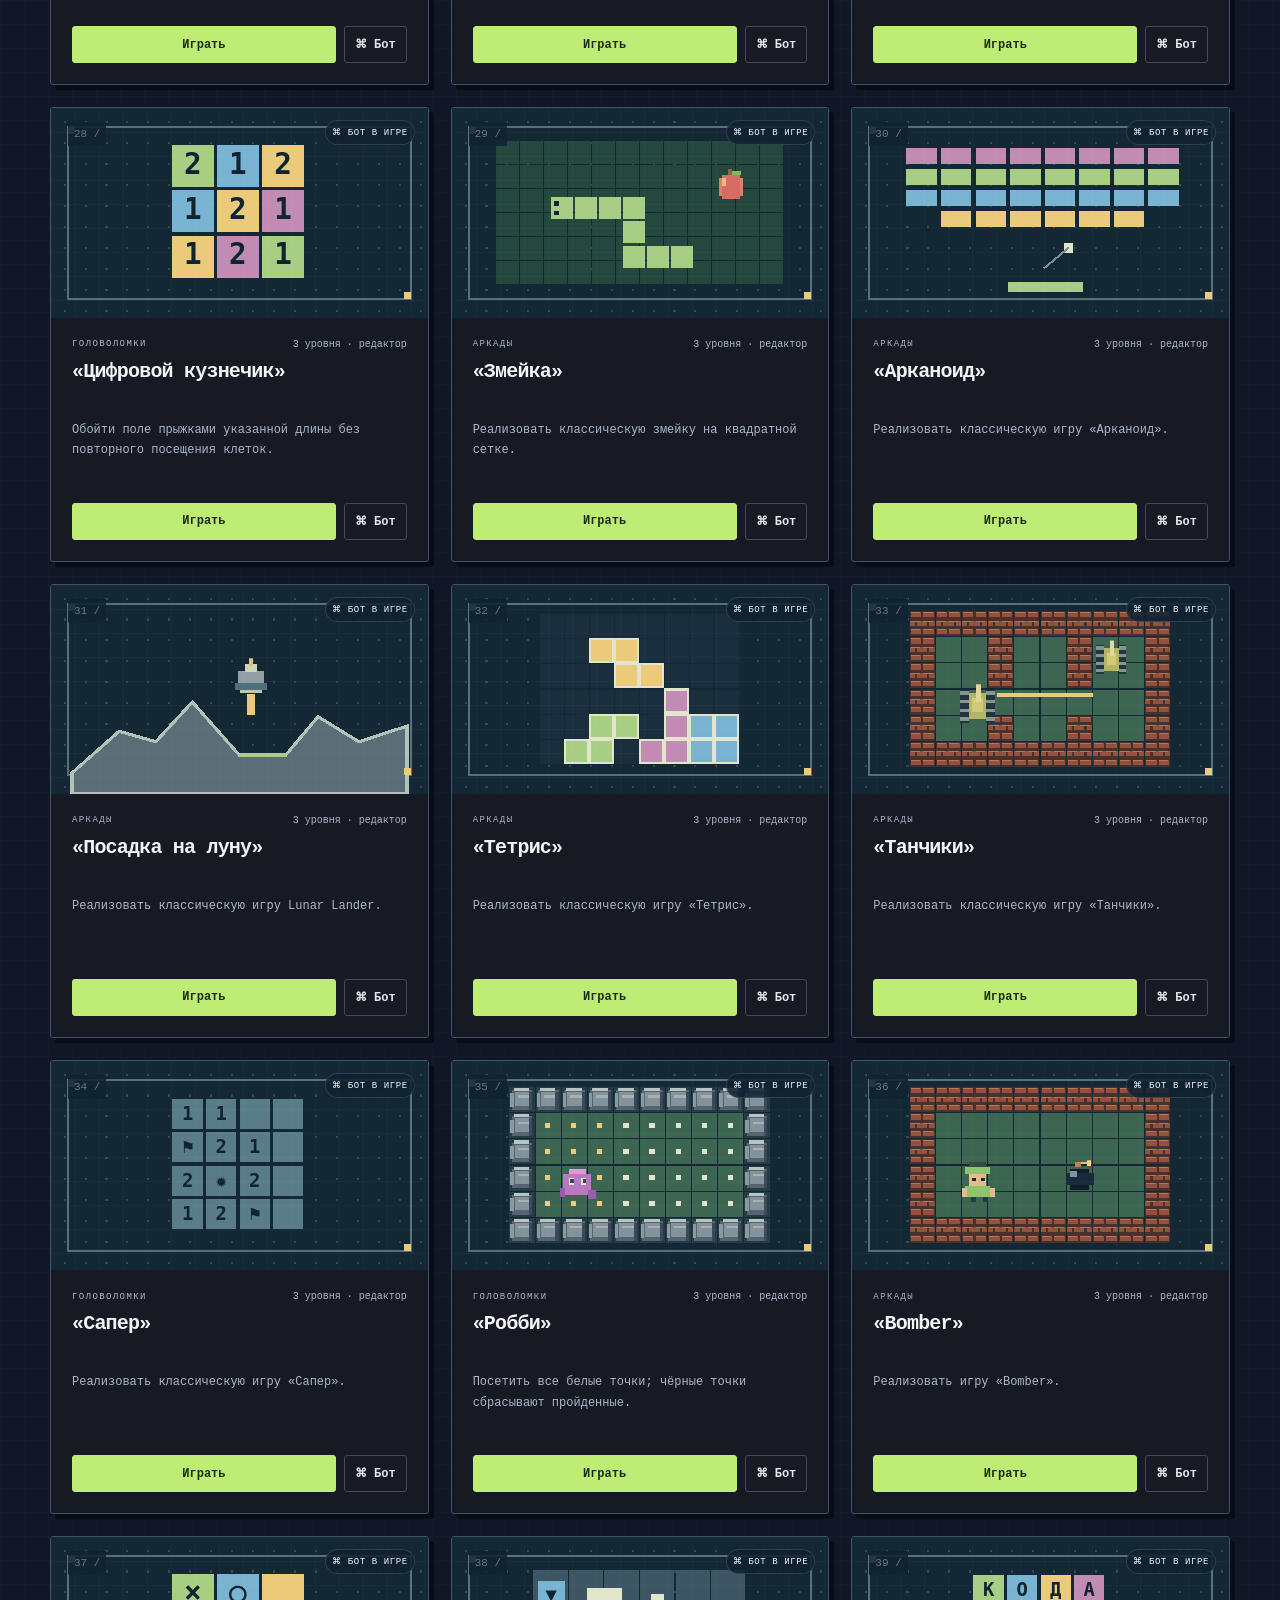
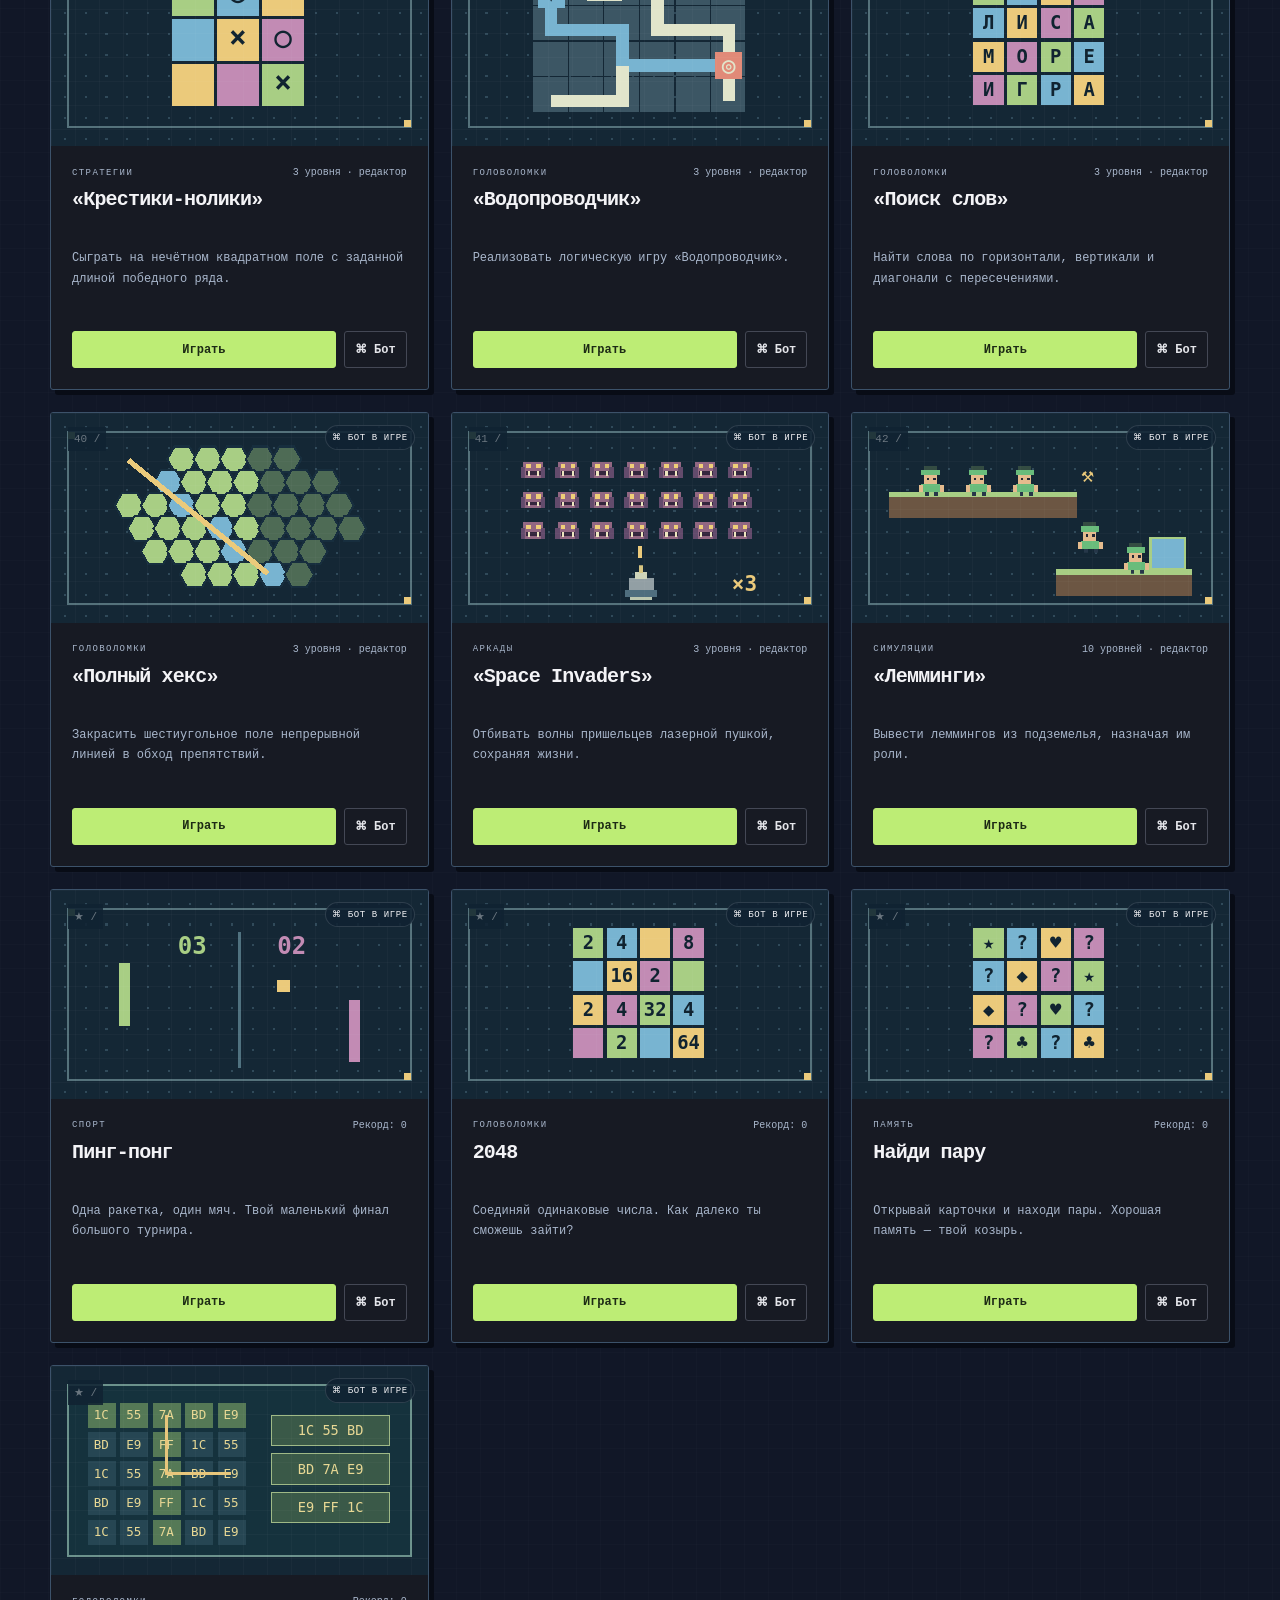
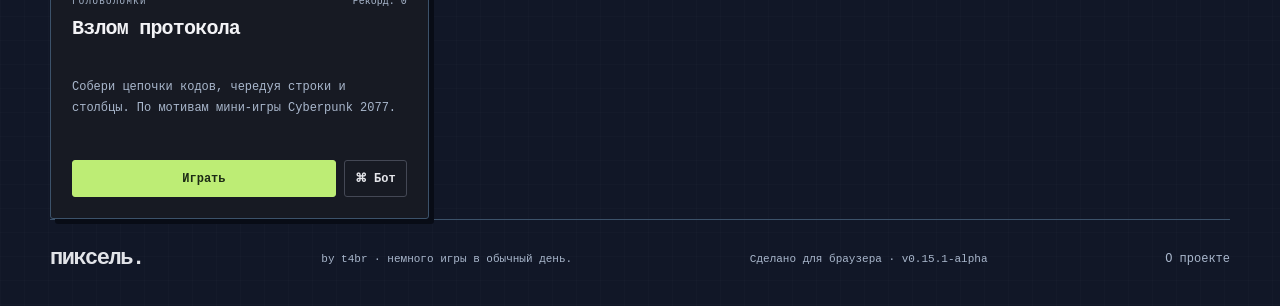
